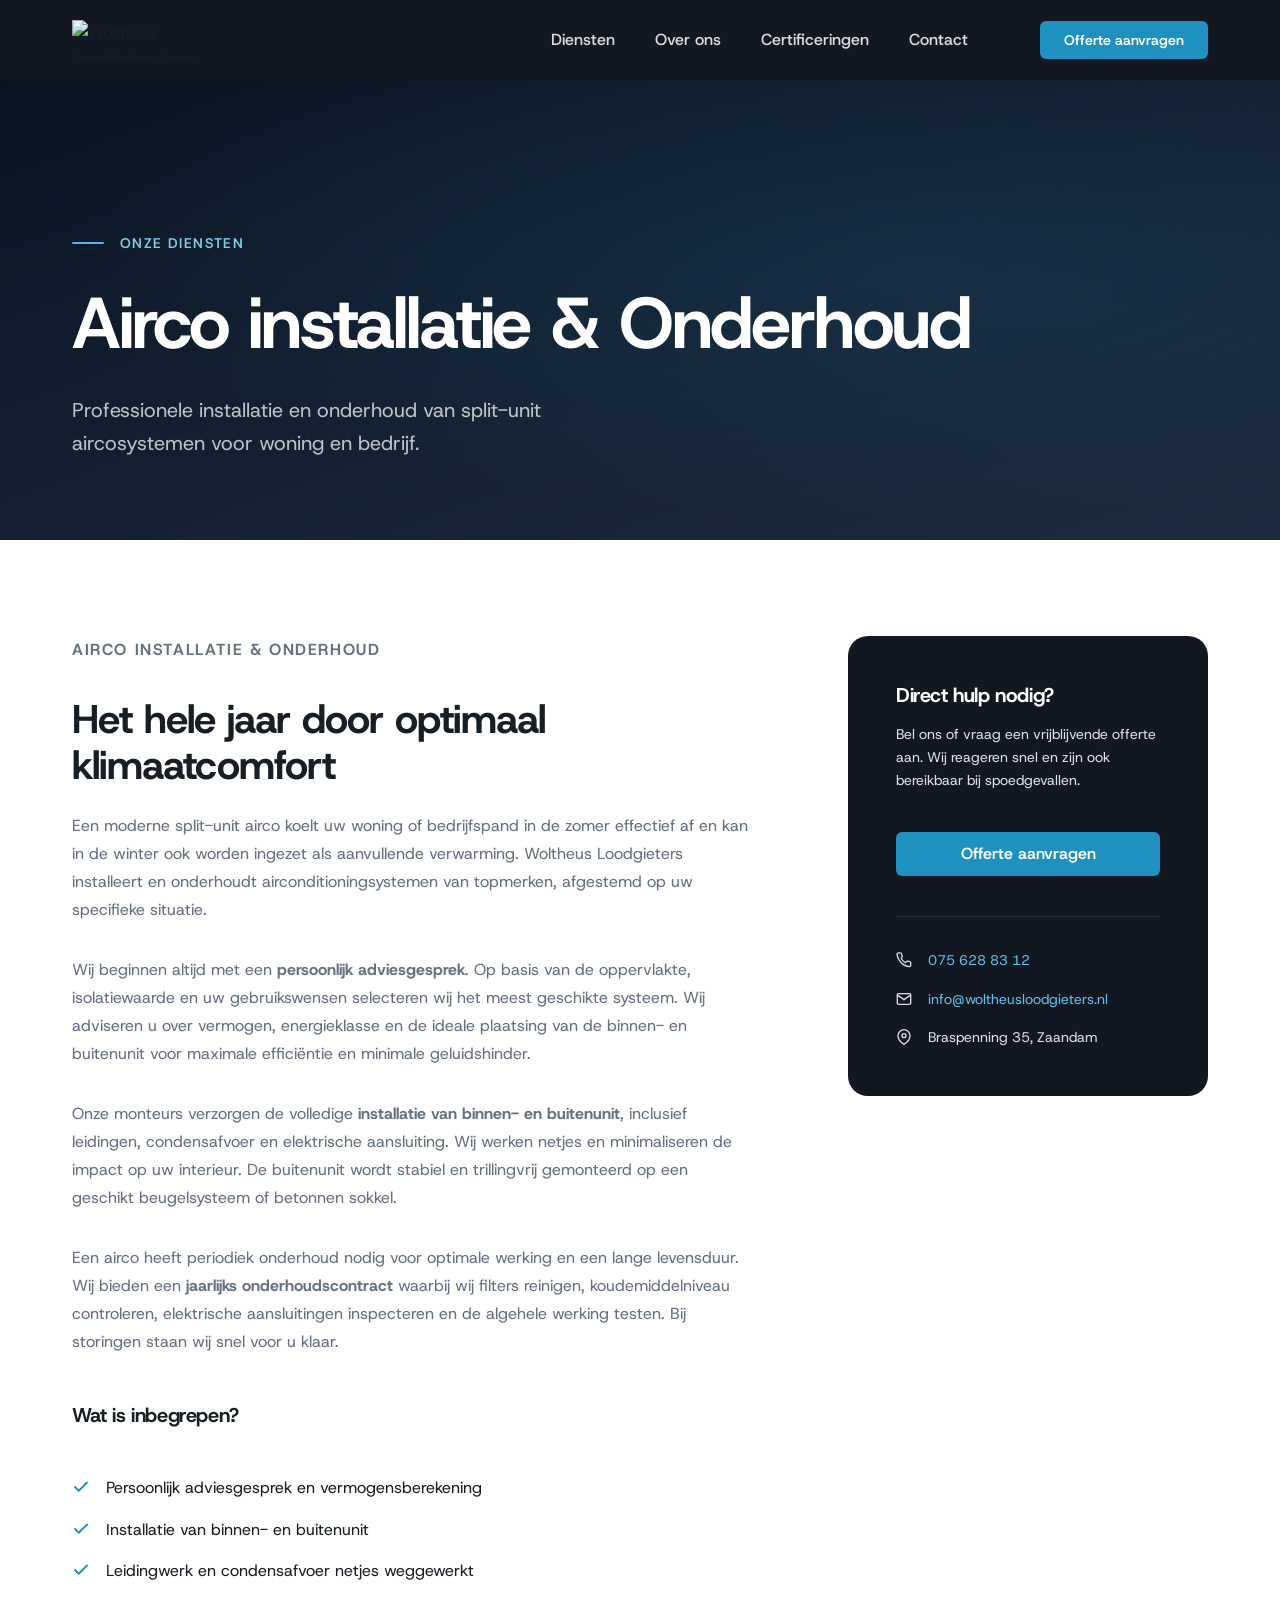
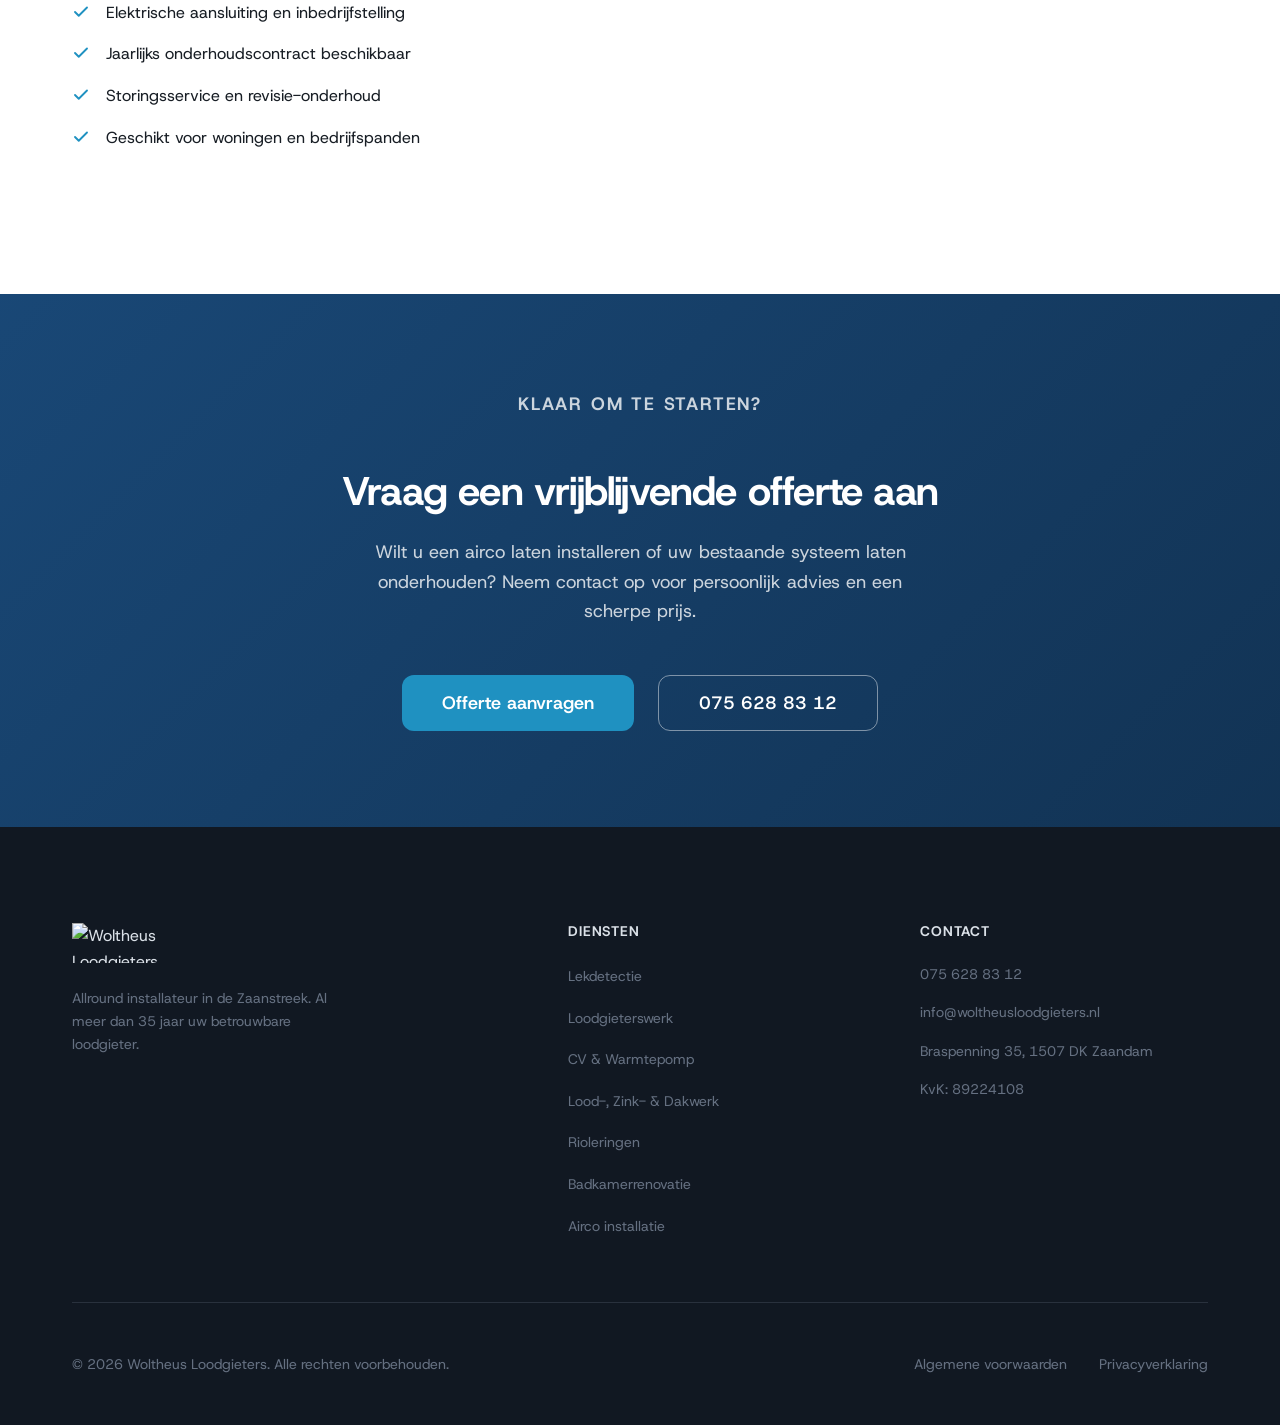
==== diensten/airco.html @ 6c93f4f4 "Add files via upload" ====
<!DOCTYPE html>
<html lang="nl" dir="ltr">
<head>
  <meta charset="UTF-8" />
  <meta name="viewport" content="width=device-width, initial-scale=1.0" />
  <title>Airco installatie &amp; Onderhoud – Woltheus Loodgieters Zaandam</title>
  <meta name="description" content="Installatie en onderhoud van split-unit airconditioning door Woltheus Loodgieters Zaandam. Voor woning en bedrijf. Onderhoudscontract en storingsservice. Bel 075 628 83 12." />
  <meta name="keywords" content="airco installatie Zaandam, split-unit airco, airconditioning woning, airco onderhoud Zaanstreek, airco bedrijf" />

  <!-- Open Graph -->
  <meta property="og:type" content="website" />
  <meta property="og:title" content="Airco installatie &amp; Onderhoud – Woltheus Loodgieters Zaandam" />
  <meta property="og:description" content="Installatie en onderhoud van split-unit airconditioningsystemen voor woning en bedrijf in de Zaanstreek." />
  <meta property="og:url" content="https://www.woltheusloodgieters.nl/diensten/airco.html" />

  <!-- Schema.org -->
  <script type="application/ld+json">
  {
    "@context": "https://schema.org",
    "@type": "Service",
    "serviceType": "Airco installatie en onderhoud",
    "provider": {
      "@type": "Plumber",
      "name": "Woltheus Loodgieters",
      "url": "https://www.woltheusloodgieters.nl",
      "telephone": "075-6288312",
      "address": {
        "@type": "PostalAddress",
        "streetAddress": "Braspenning 35",
        "addressLocality": "Zaandam",
        "postalCode": "1507DK",
        "addressCountry": "NL"
      }
    },
    "areaServed": "Zaanstreek",
    "description": "Installatie en onderhoud van split-unit airconditioningsystemen voor woning en bedrijf, inclusief jaarlijks onderhoudscontract en storingsservice."
  }
  </script>

  <!-- Fonts -->
  <link rel="preconnect" href="https://fonts.gstatic.com" crossorigin />
  <link href="https://fonts.googleapis.com/css2?family=Host+Grotesk:wght@300;400;500;600;700&display=swap" rel="stylesheet" />
  <link rel="stylesheet" href="../style.css" />

  <style>
    .page-hero {
      background: linear-gradient(160deg, hsl(215, 60%, 8%) 0%, hsl(215, 35%, 18%) 100%);
      min-height: 60vh;
      display: flex;
      align-items: flex-end;
      padding-bottom: 80px;
      padding-top: var(--header-height);
      position: relative;
    }
    .page-hero::after {
      content: '';
      position: absolute;
      inset: 0;
      background: radial-gradient(ellipse at 70% 50%, hsla(198, 72%, 44%, 0.12) 0%, transparent 65%);
      pointer-events: none;
    }
    .page-hero-content { position: relative; z-index: 1; }
    .page-hero-eyebrow {
      display: inline-flex;
      align-items: center;
      gap: var(--space-2);
      font-size: var(--font-size-sm);
      font-weight: 600;
      letter-spacing: 0.1em;
      text-transform: uppercase;
      color: hsl(198, 72%, 72%);
      margin-bottom: var(--space-4);
    }
    .page-hero-eyebrow::before {
      content: '';
      display: block;
      width: 32px;
      height: 2px;
      background-color: hsl(198, 72%, 60%);
      border-radius: var(--radius-full);
    }
    .page-hero-title {
      font-size: clamp(var(--font-size-3xl), 6vw, var(--font-size-5xl));
      font-weight: 700;
      line-height: 1.05;
      letter-spacing: -0.03em;
      color: var(--color-text-on-dark);
      margin-bottom: var(--space-4);
    }
    .page-hero-sub {
      font-size: clamp(var(--font-size-base), 2vw, var(--font-size-lg));
      color: rgba(255, 255, 255, 0.72);
      max-width: 560px;
      line-height: 1.65;
    }
    .site-header { background-color: var(--color-bg-dark); }
    .service-detail { padding-block: var(--space-12); }
    .service-detail-grid {
      display: grid;
      grid-template-columns: 1fr 360px;
      gap: var(--space-12);
      align-items: start;
    }
    .service-detail-body h2 { font-size: clamp(var(--font-size-2xl), 4vw, var(--font-size-3xl)); margin-bottom: var(--space-3); }
    .service-intro { font-size: var(--font-size-md); color: var(--color-text-muted); line-height: 1.75; margin-bottom: var(--space-6); }
    .service-detail-body p { font-size: var(--font-size-base); color: var(--color-text-muted); line-height: 1.75; margin-bottom: var(--space-4); }
    .service-feature-list { list-style: none; margin: var(--space-6) 0; display: flex; flex-direction: column; gap: var(--space-2); }
    .service-feature-list li { display: flex; align-items: flex-start; gap: var(--space-2); font-size: var(--font-size-base); color: var(--color-text); }
    .service-feature-list li svg { flex-shrink: 0; margin-top: 3px; color: var(--color-accent); }
    .service-sidebar-card {
      background-color: var(--color-bg-dark);
      border-radius: var(--radius-lg);
      padding: var(--space-6);
      color: var(--color-text-on-dark);
      position: sticky;
      top: calc(var(--header-height) + var(--space-4));
    }
    .service-sidebar-card h3 { font-size: var(--font-size-lg); margin-bottom: var(--space-2); color: var(--color-text-on-dark); }
    .service-sidebar-card p { font-size: var(--font-size-sm); color: var(--color-text-light); line-height: 1.65; margin-bottom: var(--space-5); }
    .service-sidebar-card .btn { display: flex; width: 100%; justify-content: center; }
    .sidebar-contact-list { margin-top: var(--space-5); display: flex; flex-direction: column; gap: var(--space-2); border-top: 1px solid var(--color-border-dark); padding-top: var(--space-4); }
    .sidebar-contact-list li { display: flex; align-items: center; gap: var(--space-2); font-size: var(--font-size-sm); color: var(--color-text-light); }
    .sidebar-contact-list li a { color: hsl(198, 72%, 65%); transition: color var(--transition-fast); }
    .sidebar-contact-list li a:hover { color: var(--color-text-on-dark); }
    .service-cta {
      background: linear-gradient(135deg, var(--color-brand) 0%, hsl(210, 65%, 20%) 100%);
      padding-block: var(--space-12);
      text-align: center;
      color: var(--color-text-on-dark);
    }
    .service-cta h2 { font-size: clamp(var(--font-size-2xl), 4vw, var(--font-size-3xl)); margin-bottom: var(--space-3); color: var(--color-text-on-dark); }
    .service-cta p { font-size: var(--font-size-md); color: rgba(255,255,255,0.78); max-width: 560px; margin-inline: auto; margin-bottom: var(--space-6); line-height: 1.65; }
    .service-cta-actions { display: flex; justify-content: center; flex-wrap: wrap; gap: var(--space-3); }
    @media (max-width: 900px) {
      .service-detail-grid { grid-template-columns: 1fr; }
      .service-sidebar-card { position: static; }
    }
  </style>
</head>
<body>

  <header class="site-header header--light" id="site-header" role="banner">
    <div class="header-inner container">
      <a href="../index.html" class="header-logo" aria-label="Woltheus Loodgieters – naar de homepage">
        <img src="../Woltheus - Logo 2026.svg" alt="Woltheus Loodgieters logo" width="160" height="48" />
      </a>
      <nav class="header-nav" id="main-nav" aria-label="Hoofdnavigatie">
        <ul role="list">
          <li><a href="../index.html#diensten">Diensten</a></li>
          <li><a href="../index.html#over">Over ons</a></li>
          <li><a href="../index.html#certificeringen">Certificeringen</a></li>
          <li><a href="../index.html#contact">Contact</a></li>
        </ul>
      </nav>
      <a href="../index.html#contact" class="btn btn-primary header-cta">Offerte aanvragen</a>
      <button class="hamburger" id="hamburger-btn" aria-label="Menu openen" aria-expanded="false" aria-controls="main-nav">
        <span></span><span></span><span></span>
      </button>
    </div>
  </header>

  <main id="main-content">

    <section class="page-hero" aria-label="Airco hero">
      <div class="container page-hero-content">
        <p class="page-hero-eyebrow">Onze diensten</p>
        <h1 class="page-hero-title">Airco installatie &amp; Onderhoud</h1>
        <p class="page-hero-sub">Professionele installatie en onderhoud van split-unit aircosystemen voor woning en bedrijf.</p>
      </div>
    </section>

    <section class="service-detail" aria-labelledby="service-title">
      <div class="container">
        <div class="service-detail-grid">

          <div class="service-detail-body reveal">
            <p class="section-eyebrow">Airco installatie &amp; Onderhoud</p>
            <h2 id="service-title">Het hele jaar door optimaal klimaatcomfort</h2>
            <p class="service-intro">
              Een moderne split-unit airco koelt uw woning of bedrijfspand in de zomer effectief af en kan in de winter ook worden ingezet als aanvullende verwarming. Woltheus Loodgieters installeert en onderhoudt airconditioningsystemen van topmerken, afgestemd op uw specifieke situatie.
            </p>
            <p>
              Wij beginnen altijd met een <strong>persoonlijk adviesgesprek</strong>. Op basis van de oppervlakte, isolatiewaarde en uw gebruikswensen selecteren wij het meest geschikte systeem. Wij adviseren u over vermogen, energieklasse en de ideale plaatsing van de binnen- en buitenunit voor maximale efficiëntie en minimale geluidshinder.
            </p>
            <p>
              Onze monteurs verzorgen de volledige <strong>installatie van binnen- en buitenunit</strong>, inclusief leidingen, condensafvoer en elektrische aansluiting. Wij werken netjes en minimaliseren de impact op uw interieur. De buitenunit wordt stabiel en trillingvrij gemonteerd op een geschikt beugelsysteem of betonnen sokkel.
            </p>
            <p>
              Een airco heeft periodiek onderhoud nodig voor optimale werking en een lange levensduur. Wij bieden een <strong>jaarlijks onderhoudscontract</strong> waarbij wij filters reinigen, koudemiddelniveau controleren, elektrische aansluitingen inspecteren en de algehele werking testen. Bij storingen staan wij snel voor u klaar.
            </p>

            <h3 style="margin-top: var(--space-6); margin-bottom: var(--space-3); font-size: var(--font-size-lg);">Wat is inbegrepen?</h3>
            <ul class="service-feature-list" role="list">
              <li>
                <svg width="18" height="18" viewBox="0 0 24 24" fill="none" stroke="currentColor" stroke-width="2.5" stroke-linecap="round" stroke-linejoin="round" aria-hidden="true"><polyline points="20 6 9 17 4 12"/></svg>
                Persoonlijk adviesgesprek en vermogensberekening
              </li>
              <li>
                <svg width="18" height="18" viewBox="0 0 24 24" fill="none" stroke="currentColor" stroke-width="2.5" stroke-linecap="round" stroke-linejoin="round" aria-hidden="true"><polyline points="20 6 9 17 4 12"/></svg>
                Installatie van binnen- en buitenunit
              </li>
              <li>
                <svg width="18" height="18" viewBox="0 0 24 24" fill="none" stroke="currentColor" stroke-width="2.5" stroke-linecap="round" stroke-linejoin="round" aria-hidden="true"><polyline points="20 6 9 17 4 12"/></svg>
                Leidingwerk en condensafvoer netjes weggewerkt
              </li>
              <li>
                <svg width="18" height="18" viewBox="0 0 24 24" fill="none" stroke="currentColor" stroke-width="2.5" stroke-linecap="round" stroke-linejoin="round" aria-hidden="true"><polyline points="20 6 9 17 4 12"/></svg>
                Elektrische aansluiting en inbedrijfstelling
              </li>
              <li>
                <svg width="18" height="18" viewBox="0 0 24 24" fill="none" stroke="currentColor" stroke-width="2.5" stroke-linecap="round" stroke-linejoin="round" aria-hidden="true"><polyline points="20 6 9 17 4 12"/></svg>
                Jaarlijks onderhoudscontract beschikbaar
              </li>
              <li>
                <svg width="18" height="18" viewBox="0 0 24 24" fill="none" stroke="currentColor" stroke-width="2.5" stroke-linecap="round" stroke-linejoin="round" aria-hidden="true"><polyline points="20 6 9 17 4 12"/></svg>
                Storingsservice en revisie-onderhoud
              </li>
              <li>
                <svg width="18" height="18" viewBox="0 0 24 24" fill="none" stroke="currentColor" stroke-width="2.5" stroke-linecap="round" stroke-linejoin="round" aria-hidden="true"><polyline points="20 6 9 17 4 12"/></svg>
                Geschikt voor woningen en bedrijfspanden
              </li>
            </ul>
          </div>

          <aside class="service-sidebar-card reveal reveal-delay-2" aria-label="Direct contact">
            <h3>Direct hulp nodig?</h3>
            <p>Bel ons of vraag een vrijblijvende offerte aan. Wij reageren snel en zijn ook bereikbaar bij spoedgevallen.</p>
            <a href="../index.html#contact" class="btn btn-primary">Offerte aanvragen</a>
            <ul class="sidebar-contact-list" role="list">
              <li>
                <svg width="16" height="16" viewBox="0 0 24 24" fill="none" stroke="currentColor" stroke-width="2" stroke-linecap="round" stroke-linejoin="round" aria-hidden="true"><path d="M22 16.92v3a2 2 0 0 1-2.18 2 19.79 19.79 0 0 1-8.63-3.07A19.5 19.5 0 0 1 4.69 12 19.79 19.79 0 0 1 1.54 3.5 2 2 0 0 1 3.5 1.32h3a2 2 0 0 1 2 1.72c.127.96.361 1.903.7 2.81a2 2 0 0 1-.45 2.11L7.91 9.69a16 16 0 0 0 6.29 6.29l1.76-1.76a2 2 0 0 1 2.11-.45c.907.339 1.85.573 2.81.7A2 2 0 0 1 22 16.92z"/></svg>
                <a href="tel:+31756288312">075 628 83 12</a>
              </li>
              <li>
                <svg width="16" height="16" viewBox="0 0 24 24" fill="none" stroke="currentColor" stroke-width="2" stroke-linecap="round" stroke-linejoin="round" aria-hidden="true"><path d="M4 4h16c1.1 0 2 .9 2 2v12c0 1.1-.9 2-2 2H4c-1.1 0-2-.9-2-2V6c0-1.1.9-2 2-2z"/><polyline points="22,6 12,13 2,6"/></svg>
                <a href="mailto:info@woltheusloodgieters.nl">info@woltheusloodgieters.nl</a>
              </li>
              <li>
                <svg width="16" height="16" viewBox="0 0 24 24" fill="none" stroke="currentColor" stroke-width="2" stroke-linecap="round" stroke-linejoin="round" aria-hidden="true"><path d="M21 10c0 7-9 13-9 13s-9-6-9-13a9 9 0 0 1 18 0z"/><circle cx="12" cy="10" r="3"/></svg>
                <span>Braspenning 35, Zaandam</span>
              </li>
            </ul>
          </aside>

        </div>
      </div>
    </section>

    <section class="service-cta" aria-labelledby="cta-title">
      <div class="container">
        <p class="section-eyebrow section-eyebrow--light">Klaar om te starten?</p>
        <h2 id="cta-title">Vraag een vrijblijvende offerte aan</h2>
        <p>Wilt u een airco laten installeren of uw bestaande systeem laten onderhouden? Neem contact op voor persoonlijk advies en een scherpe prijs.</p>
        <div class="service-cta-actions">
          <a href="../index.html#contact" class="btn btn-primary btn-lg">Offerte aanvragen</a>
          <a href="tel:+31756288312" class="btn btn-ghost btn-lg">075 628 83 12</a>
        </div>
      </div>
    </section>

  </main>

  <footer class="site-footer" role="contentinfo">
    <div class="container">
      <div class="footer-grid">
        <div class="footer-brand">
          <a href="../index.html" aria-label="Woltheus Loodgieters – homepage">
            <img src="../Woltheus - Logo 2026.svg" alt="Woltheus Loodgieters" width="140" height="42" loading="lazy" />
          </a>
          <p class="footer-tagline">Allround installateur in de Zaanstreek. Al meer dan 35 jaar uw betrouwbare loodgieter.</p>
        </div>
        <nav class="footer-nav" aria-label="Footer navigatie">
          <h3 class="footer-nav-title">Diensten</h3>
          <ul role="list">
            <li><a href="lekdetectie.html">Lekdetectie</a></li>
            <li><a href="loodgieterswerk.html">Loodgieterswerk</a></li>
            <li><a href="cv-warmtepomp.html">CV &amp; Warmtepomp</a></li>
            <li><a href="dakwerk.html">Lood-, Zink- &amp; Dakwerk</a></li>
            <li><a href="riolering.html">Rioleringen</a></li>
            <li><a href="badkamerrenovatie.html">Badkamerrenovatie</a></li>
            <li><a href="airco.html">Airco installatie</a></li>
          </ul>
        </nav>
        <address class="footer-contact">
          <h3 class="footer-nav-title">Contact</h3>
          <ul role="list">
            <li><a href="tel:+31756288312">075 628 83 12</a></li>
            <li><a href="mailto:info@woltheusloodgieters.nl">info@woltheusloodgieters.nl</a></li>
            <li>Braspenning 35, 1507 DK Zaandam</li>
            <li>KvK: 89224108</li>
          </ul>
        </address>
      </div>
      <div class="footer-bottom">
        <p>&copy; <span id="year"></span> Woltheus Loodgieters. Alle rechten voorbehouden.</p>
        <nav aria-label="Juridische links">
          <ul role="list">
            <li><a href="/uploads/xpICy4kY/AVIC-2016-Techniek-Nederland.pdf">Algemene voorwaarden</a></li>
            <li><a href="/uploads/r7COFJb5/wl-pv2024.pdf">Privacyverklaring</a></li>
          </ul>
        </nav>
      </div>
    </div>
  </footer>

  <script src="../main.js"></script>
</body>
</html>
---- style.css ----
/* ============================================================
   CSS CUSTOM PROPERTIES (DESIGN TOKENS)
   ============================================================ */
:root {
  /* Brand colours */
  --color-brand:          hsl(210, 65%, 28%);   /* deep navy-blue */
  --color-brand-hover:    hsl(210, 65%, 22%);
  --color-accent:         hsl(198, 72%, 44%);   /* vibrant teal-blue */
  --color-accent-hover:   hsl(198, 72%, 36%);

  /* Surface colours */
  --color-bg:             hsl(0, 0%, 100%);
  --color-bg-muted:       hsl(210, 20%, 97%);
  --color-bg-dark:        hsl(215, 35%, 10%);
  --color-bg-dark-card:   hsl(215, 30%, 14%);

  /* Text colours */
  --color-text:           hsl(215, 20%, 12%);
  --color-text-muted:     hsl(215, 12%, 45%);
  --color-text-light:     hsl(210, 20%, 88%);
  --color-text-on-dark:   hsl(0, 0%, 100%);

  /* Utility */
  --color-border:         hsl(210, 15%, 90%);
  --color-border-dark:    hsl(215, 20%, 20%);
  --color-success:        hsl(150, 60%, 40%);
  --color-warning:        hsl(40, 90%, 50%);
  --color-error:          hsl(0, 72%, 50%);

  /* Spacing (8px grid) */
  --space-1:  8px;
  --space-2:  16px;
  --space-3:  24px;
  --space-4:  32px;
  --space-5:  40px;
  --space-6:  48px;
  --space-7:  56px;
  --space-8:  64px;
  --space-10: 80px;
  --space-12: 96px;
  --space-16: 128px;

  /* Typography */
  --font-body: 'Host Grotesk', system-ui, -apple-system, sans-serif;
  --font-size-xs:   0.75rem;   /* 12px */
  --font-size-sm:   0.875rem;  /* 14px */
  --font-size-base: 1rem;      /* 16px */
  --font-size-md:   1.125rem;  /* 18px */
  --font-size-lg:   1.25rem;   /* 20px */
  --font-size-xl:   1.5rem;    /* 24px */
  --font-size-2xl:  2rem;      /* 32px */
  --font-size-3xl:  2.5rem;    /* 40px */
  --font-size-4xl:  3.25rem;   /* 52px */
  --font-size-5xl:  4.5rem;    /* 72px */

  /* Radii */
  --radius-sm:  6px;
  --radius-md:  12px;
  --radius-lg:  20px;
  --radius-xl:  32px;
  --radius-full: 9999px;

  /* Shadows */
  --shadow-sm:  0 1px 3px hsla(215, 30%, 10%, 0.08), 0 1px 2px hsla(215, 30%, 10%, 0.06);
  --shadow-md:  0 4px 16px hsla(215, 30%, 10%, 0.10), 0 2px 6px hsla(215, 30%, 10%, 0.06);
  --shadow-lg:  0 8px 32px hsla(215, 30%, 10%, 0.14), 0 4px 12px hsla(215, 30%, 10%, 0.08);
  --shadow-xl:  0 20px 60px hsla(215, 30%, 10%, 0.18);

  /* Transitions */
  --transition-fast:   150ms ease;
  --transition-base:   250ms ease;
  --transition-slow:   400ms ease;

  /* Layout */
  --max-width: 1200px;
  --header-height: 80px;
}

/* ============================================================
   REDUCED MOTION
   ============================================================ */
@media (prefers-reduced-motion: reduce) {
  *,
  *::before,
  *::after {
    animation-duration: 0.01ms !important;
    animation-iteration-count: 1 !important;
    transition-duration: 0.01ms !important;
    scroll-behavior: auto !important;
  }
}

/* ============================================================
   CSS RESET & BASE
   ============================================================ */
*, *::before, *::after {
  box-sizing: border-box;
}

html {
  scroll-behavior: smooth;
  -webkit-font-smoothing: antialiased;
  -moz-osx-font-smoothing: grayscale;
}

body {
  margin: 0;
  font-family: var(--font-body);
  font-size: var(--font-size-base);
  color: var(--color-text);
  background-color: var(--color-bg);
  line-height: 1.6;
  overflow-x: hidden;
}

h1, h2, h3, h4, h5, h6 {
  margin: 0;
  line-height: 1.15;
  font-weight: 700;
  letter-spacing: -0.02em;
}

p { margin: 0; }

ul, ol {
  list-style: none;
  margin: 0;
  padding: 0;
}

img, video {
  max-width: 100%;
  display: block;
}

a {
  color: inherit;
  text-decoration: none;
}

address { font-style: normal; }

button {
  cursor: pointer;
  border: none;
  background: none;
  font-family: inherit;
}

input, textarea, select {
  font-family: inherit;
  font-size: inherit;
}

/* ============================================================
   LAYOUT UTILITIES
   ============================================================ */
.container {
  width: 100%;
  max-width: var(--max-width);
  margin-inline: auto;
  padding-inline: var(--space-4);
}

.section {
  padding-block: var(--space-12);
}

.section--dark {
  background-color: var(--color-bg-dark);
  color: var(--color-text-on-dark);
}

.section--muted {
  background-color: var(--color-bg-muted);
}

/* ============================================================
   SECTION HEADER SHARED STYLES
   ============================================================ */
.section-header {
  text-align: center;
  max-width: 640px;
  margin-inline: auto;
  margin-bottom: var(--space-8);
}

.section-eyebrow {
  display: inline-block;
  font-size: var(--font-size-sm);
  font-weight: 600;
  letter-spacing: 0.1em;
  text-transform: uppercase;
  color: var(--color-accent);
  margin-bottom: var(--space-1);
}

.section-eyebrow--light {
  color: hsl(198, 72%, 65%);
}

.section-title {
  font-size: clamp(var(--font-size-2xl), 4vw, var(--font-size-3xl));
  margin-bottom: var(--space-3);
}

.section-title--light {
  color: var(--color-text-on-dark);
}

.section-sub {
  font-size: var(--font-size-md);
  color: var(--color-text-muted);
  line-height: 1.7;
}

/* ============================================================
   BUTTONS
   ============================================================ */
.btn {
  display: inline-flex;
  align-items: center;
  gap: var(--space-1);
  padding: 14px var(--space-4);
  border-radius: var(--radius-sm);
  font-weight: 600;
  font-size: var(--font-size-base);
  line-height: 1;
  transition: background-color var(--transition-fast),
              color var(--transition-fast),
              transform var(--transition-fast),
              box-shadow var(--transition-fast);
  text-decoration: none;
  white-space: nowrap;
}

@media (prefers-reduced-motion: no-preference) {
  .btn:hover {
    transform: translateY(-1px);
  }
  .btn:active {
    transform: translateY(0);
  }
}

.btn-primary {
  background-color: var(--color-accent);
  color: var(--color-text-on-dark);
}

.btn-primary:hover {
  background-color: var(--color-accent-hover);
  box-shadow: var(--shadow-md);
}

.btn-ghost {
  background-color: transparent;
  color: var(--color-text-on-dark);
  border: 1.5px solid rgba(255, 255, 255, 0.45);
}

.btn-ghost:hover {
  background-color: rgba(255, 255, 255, 0.12);
  border-color: rgba(255, 255, 255, 0.7);
}

.btn-lg {
  padding: 18px var(--space-5);
  font-size: var(--font-size-md);
  border-radius: var(--radius-md);
}

.btn-full {
  width: 100%;
  justify-content: center;
}

/* ============================================================
   HEADER
   ============================================================ */
.site-header {
  position: fixed;
  top: 0;
  left: 0;
  right: 0;
  z-index: 100;
  height: var(--header-height);
  display: flex;
  align-items: center;
  background-color: transparent;
  /* Animate hide/show + background colour change */
  transition: transform 0.38s cubic-bezier(0.4, 0, 0.2, 1),
              background-color var(--transition-slow),
              box-shadow var(--transition-slow);
}

/* Slide fully out of view when user scrolls DOWN */
.site-header.header--hidden {
  transform: translateY(-100%);
}

/* Slide back in with white background when user scrolls UP */
.site-header.header--light {
  background-color: var(--color-bg);
  box-shadow: var(--shadow-sm);
}

.site-header.header--light .header-nav a {
  color: var(--color-text-muted);
}

.site-header.header--light .header-nav a:hover {
  color: var(--color-text);
  background-color: var(--color-bg-muted);
}

.site-header.header--light .hamburger span {
  background-color: var(--color-text);
}

/* Logo remains visible in both states (SVG adapts) */

.header-inner {
  display: flex;
  align-items: center;
  gap: var(--space-4);
}

.header-logo img {
  height: 40px;
  width: auto;
}

.header-nav {
  margin-left: auto;
}

.header-nav ul {
  display: flex;
  align-items: center;
  gap: var(--space-1);
}

.header-nav a {
  display: block;
  padding: var(--space-1) var(--space-2);
  font-size: var(--font-size-base);
  font-weight: 500;
  color: rgba(255, 255, 255, 0.85);
  border-radius: var(--radius-sm);
  transition: color var(--transition-fast), background-color var(--transition-fast);
}

.header-nav a:hover {
  color: var(--color-text-on-dark);
  background-color: rgba(255, 255, 255, 0.08);
}

.header-cta {
  margin-left: var(--space-3);
  padding: 12px var(--space-3);
  font-size: var(--font-size-sm);
}

/* Hamburger */
.hamburger {
  display: none;
  flex-direction: column;
  gap: 5px;
  padding: var(--space-1);
  margin-left: auto;
}

.hamburger span {
  display: block;
  width: 22px;
  height: 2px;
  background-color: var(--color-text-on-dark);
  border-radius: var(--radius-full);
  transition: transform var(--transition-base), opacity var(--transition-base);
}

.hamburger[aria-expanded="true"] span:nth-child(1) {
  transform: translateY(7px) rotate(45deg);
}
.hamburger[aria-expanded="true"] span:nth-child(2) {
  opacity: 0;
}
.hamburger[aria-expanded="true"] span:nth-child(3) {
  transform: translateY(-7px) rotate(-45deg);
}

/* ============================================================
   HERO
   ============================================================ */

/*
  Architecture:
  .hero (200vh, white bg) ← white bg is the "border" that appears
    └── .hero-sticky (sticky, 100vh, transparent)
          └── .hero-shrink-box (absolute, inset grows 0→128px via JS)
                ├── .hero-video (fills the box absolutely)
                ├── .hero-overlay
                ├── .hero-content (absolute bottom:96px left:96px)
                └── .hero-scroll (absolute, centered bottom)
*/
.hero {
  position: relative;
  height: calc(100vh + 150px); /* matches shrinkOver in main.js */
  /* White shows as the surrounding "border" when box shrinks */
  background-color: var(--color-bg);
}

.hero-sticky {
  position: sticky;
  top: 0;
  height: 100vh;
}

/*
  The single box that shrinks. JS updates:
    inset: 0px  →  128px
    border-radius: 0  →  16px
*/
.hero-shrink-box {
  position: absolute;
  inset: 0;
  overflow: hidden;
  border-radius: 0;
  background-color: hsl(215, 25%, 8%);
  color: var(--color-text-on-dark);
  will-change: inset, border-radius;
}

.hero-video {
  position: absolute;
  inset: 0;
  width: 100%;
  height: 100%;
  object-fit: cover;
  /* Shift down so more of the tap is visible */
  object-position: center top;
  /* Scale up to fill any side gaps */
  transform: scale(1.02);
  transform-origin: center center;
}

.hero-overlay {
  position: absolute;
  inset: 0;
  background: linear-gradient(
    160deg,
    hsla(215, 60%, 8%, 0.82) 0%,
    hsla(215, 50%, 12%, 0.55) 55%,
    hsla(215, 40%, 16%, 0.32) 100%
  );
}

/* Text: pinned to the bottom-left corner of the shrink box */
.hero-content {
  position: absolute;
  bottom: 96px;
  left: 96px;
  /* 40% of the hero width */
  width: 40%;
  max-width: 820px;
  z-index: 1;
}

.section-eyebrow {
  display: inline-flex;
  align-items: center;
  gap: var(--space-2);
  font-size: var(--font-size-sm);
  font-weight: 700;
  letter-spacing: 0.1em;
  text-transform: uppercase;
  color: var(--color-accent);
  margin-bottom: var(--space-1); /* consistent 8px gap to heading below */
}

/* Hero variant of eyebrow (light coloured for dark bg) */
.hero-eyebrow {
  display: inline-flex;
  align-items: center;
  gap: var(--space-2);
  font-size: var(--font-size-sm);
  font-weight: 600;
  letter-spacing: 0.1em;
  text-transform: uppercase;
  color: hsl(198, 72%, 72%);
  margin-bottom: var(--space-1);
}

.hero-eyebrow::before {
  content: '';
  display: block;
  width: 32px;
  height: 2px;
  background-color: hsl(198, 72%, 60%);
  border-radius: var(--radius-full);
}

.hero-title {
  font-size: clamp(var(--font-size-3xl), 7vw, var(--font-size-5xl));
  font-weight: 700;
  line-height: 1.05;
  letter-spacing: -0.03em;
  margin-bottom: var(--space-4);
  color: var(--color-text-on-dark);
}

.hero-title em {
  font-style: normal;
  color: hsl(198, 72%, 65%);
}

.hero-sub {
  font-size: clamp(var(--font-size-base), 2vw, var(--font-size-lg));
  color: rgba(255, 255, 255, 0.75);
  max-width: 560px;
  line-height: 1.65;
  margin-bottom: var(--space-6);
}

.hero-actions {
  display: flex;
  flex-wrap: wrap;
  gap: var(--space-2);
}

/* Scroll arrow – bare white chevron, centred at the bottom of the box */
.hero-scroll {
  position: absolute;
  bottom: var(--space-5);
  left: 50%;
  transform: translateX(-50%);
  z-index: 1;
  display: flex;
  align-items: center;
  justify-content: center;
  color: rgba(255, 255, 255, 0.9);
  transition: opacity var(--transition-fast);
}

.hero-scroll:hover {
  opacity: 0.7;
}

@media (prefers-reduced-motion: no-preference) {
  .hero-scroll svg {
    animation: bounce 2s ease-in-out infinite;
  }

  @keyframes bounce {
    0%, 100% { transform: translateY(0); }
    50%       { transform: translateY(6px); }
  }
}

/* ============================================================
   TRUST BAR
   ============================================================ */
.trust-bar {
  background-color: var(--color-brand);
  padding-block: var(--space-4);
  position: relative;
  z-index: 2;
}

.trust-list {
  display: flex;
  flex-wrap: wrap;
  justify-content: center;
  gap: var(--space-5) var(--space-8);
}

.trust-item {
  display: flex;
  align-items: center;
  gap: var(--space-2);
  color: rgba(255, 255, 255, 0.9);
  font-size: var(--font-size-sm);
  font-weight: 500;
}

.trust-icon {
  display: flex;
  align-items: center;
  justify-content: center;
  width: 32px;
  height: 32px;
  background-color: rgba(255, 255, 255, 0.12);
  border-radius: var(--radius-sm);
  color: hsl(198, 72%, 72%);
  flex-shrink: 0;
}

/* ============================================================
   SERVICES
   ============================================================ */
.services-grid {
  display: grid;
  grid-template-columns: repeat(3, 1fr);
  gap: var(--space-3);
}

.service-card {
  background-color: var(--color-bg);
  border: 1.5px solid var(--color-border);
  border-radius: var(--radius-lg);
  padding: var(--space-5);
  transition: border-color var(--transition-base),
              box-shadow var(--transition-base),
              transform var(--transition-base);
}

@media (prefers-reduced-motion: no-preference) {
  .service-card:hover {
    border-color: var(--color-accent);
    box-shadow: var(--shadow-lg);
    transform: translateY(-4px);
  }
}

.service-card-icon {
  display: flex;
  align-items: center;
  justify-content: center;
  width: 56px;
  height: 56px;
  background-color: hsl(198, 72%, 94%);
  border-radius: var(--radius-md);
  color: var(--color-accent);
  margin-bottom: var(--space-3);
  transition: background-color var(--transition-fast), color var(--transition-fast);
}

.service-card:hover .service-card-icon {
  background-color: var(--color-accent);
  color: var(--color-text-on-dark);
}

.service-card-title {
  font-size: var(--font-size-lg);
  font-weight: 600;
  margin-bottom: var(--space-2);
  letter-spacing: -0.01em;
}

.service-card-desc {
  font-size: var(--font-size-sm);
  color: var(--color-text-muted);
  line-height: 1.65;
  flex: 1; /* push CTA to bottom */
}

/* Clickable link wrapper inside each card */
.service-card-link {
  display: flex;
  flex-direction: column;
  height: 100%;
  text-decoration: none;
  color: inherit;
}

.service-card-cta {
  display: inline-block;
  margin-top: var(--space-3);
  font-size: var(--font-size-sm);
  font-weight: 600;
  color: var(--color-accent);
  transition: color var(--transition-fast), letter-spacing var(--transition-fast);
}

.service-card:hover .service-card-cta {
  color: var(--color-accent-hover);
  letter-spacing: 0.02em;
}

/* ============================================================
   ABOUT
   ============================================================ */
.about-grid {
  display: grid;
  grid-template-columns: 1fr 1fr;
  gap: var(--space-12);
  align-items: center;
}

.about-content .section-eyebrow,
.about-content .section-title {
  text-align: left;
}

.about-text {
  font-size: var(--font-size-md);
  color: var(--color-text-light);
  line-height: 1.75;
  margin-bottom: var(--space-3);
}

.about-usp-list {
  margin: var(--space-5) 0;
  display: flex;
  flex-direction: column;
  gap: var(--space-2);
}

.about-usp-list li {
  display: flex;
  align-items: flex-start;
  gap: var(--space-2);
  font-size: var(--font-size-base);
  color: var(--color-text-light);
}

.about-usp-list li svg {
  flex-shrink: 0;
  margin-top: 3px;
  color: hsl(198, 72%, 65%);
}

.about-image-wrap {
  position: relative;
}

.about-image-wrap img {
  width: 100%;
  height: 520px;
  object-fit: cover;
  border-radius: var(--radius-lg);
  filter: brightness(0.9) saturate(0.95);
}

.about-badge {
  position: absolute;
  bottom: var(--space-4);
  right: var(--space-4);
  background-color: var(--color-accent);
  color: var(--color-text-on-dark);
  border-radius: var(--radius-md);
  padding: var(--space-3) var(--space-4);
  text-align: center;
  backdrop-filter: blur(8px);
  box-shadow: var(--shadow-lg);
}

.about-badge-number {
  display: block;
  font-size: var(--font-size-3xl);
  font-weight: 700;
  line-height: 1;
  letter-spacing: -0.03em;
}

.about-badge-label {
  display: block;
  font-size: var(--font-size-xs);
  font-weight: 600;
  letter-spacing: 0.05em;
  text-transform: uppercase;
  opacity: 0.85;
  margin-top: 4px;
}

/* ============================================================
   CERTIFICATIONS
   ============================================================ */
.certs-grid {
  display: grid;
  grid-template-columns: 1fr 1fr;
  gap: var(--space-4);
  max-width: 900px;
  margin-inline: auto;
}

.cert-card {
  background-color: var(--color-bg);
  border: 1.5px solid var(--color-border);
  border-radius: var(--radius-lg);
  padding: var(--space-6);
  display: flex;
  flex-direction: column;
  gap: var(--space-3);
  transition: box-shadow var(--transition-base), border-color var(--transition-base);
}

@media (prefers-reduced-motion: no-preference) {
  .cert-card:hover {
    box-shadow: var(--shadow-md);
    border-color: var(--color-accent);
  }
}

.cert-card-icon {
  display: flex;
  align-items: center;
  height: 64px;
}

.cert-card-icon img {
  max-height: 56px;
  width: auto;
  object-fit: contain;
}

.cert-card-title {
  font-size: var(--font-size-lg);
  font-weight: 600;
  color: var(--color-text);
}

.cert-card-desc {
  font-size: var(--font-size-sm);
  color: var(--color-text-muted);
  line-height: 1.65;
}

/* ============================================================
   PARTNERS
   ============================================================ */
.partners-title {
  font-size: var(--font-size-sm);
  font-weight: 600;
  letter-spacing: 0.1em;
  text-transform: uppercase;
  color: var(--color-text-muted);
  text-align: center;
  margin-bottom: var(--space-6);
}

.partners-logos {
  display: flex;
  flex-wrap: wrap;
  align-items: center;
  justify-content: center;
  gap: var(--space-8) var(--space-10);
}

.partners-logos li img {
  height: 40px;
  width: auto;
  object-fit: contain;
  filter: grayscale(1) opacity(0.55);
  transition: filter var(--transition-base);
}

.partners-logos li img:hover {
  filter: grayscale(0) opacity(1);
}

/* Partners title accent colour */
.partners-title-accent {
  color: var(--color-accent);
}

/* ============================================================
   CONTACT
   ============================================================ */
/* Contact: info left, form right — map fills remaining height below info */
.contact-grid {
  display: grid;
  grid-template-columns: 1fr 1.2fr;
  gap: var(--space-6);
  align-items: stretch; /* both columns share same height */
}

/* Left column stacks info on top, map fills the rest */
.contact-left {
  display: flex;
  flex-direction: column;
}

.contact-intro {
  font-size: var(--font-size-md);
  color: var(--color-text-muted);
  line-height: 1.7;
  margin-bottom: var(--space-6);
}

.contact-details {
  display: flex;
  flex-direction: column;
  gap: var(--space-3);
}

.contact-link {
  display: flex;
  align-items: center; /* vertically centre text with the icon */
  gap: var(--space-2);
  font-size: var(--font-size-base);
  color: var(--color-text);
  transition: color var(--transition-fast);
  font-style: normal;
}

.contact-link:hover {
  color: var(--color-accent);
}

.contact-link-icon {
  display: flex;
  align-items: center;
  justify-content: center;
  width: 40px;
  height: 40px;
  background-color: hsl(198, 72%, 94%);
  border-radius: var(--radius-sm);
  color: var(--color-accent);
  flex-shrink: 0;
  transition: background-color var(--transition-fast), color var(--transition-fast);
}

.contact-link:hover .contact-link-icon {
  background-color: var(--color-accent);
  color: var(--color-text-on-dark);
}

.contact-link--address {
  align-items: flex-start; /* address wraps so keep top-aligned */
  color: var(--color-text);
}

.contact-link--address small {
  display: block;
  font-size: var(--font-size-xs);
  color: var(--color-text-muted);
  margin-top: 2px;
}

/* Google Maps embed – fills remaining height in left column */
.contact-map {
  flex: 1;              /* grow to fill space left by contact-info */
  margin-top: var(--space-5);
  border: 1.5px solid var(--color-border);
  border-radius: var(--radius-lg);
  overflow: hidden;
  min-height: 180px;
}

.contact-map iframe {
  width: 100%;
  height: 100%;
  display: block;
  border: 0;
}

/* Form */
.contact-form-wrap {
  background-color: var(--color-bg-muted);
  border: 1.5px solid var(--color-border);
  border-radius: var(--radius-lg);
  padding: var(--space-6);
}

.contact-form {
  display: flex;
  flex-direction: column;
  gap: var(--space-3);
}

.form-row {
  display: grid;
  grid-template-columns: 1fr 1fr;
  gap: var(--space-3);
}

.form-group {
  display: flex;
  flex-direction: column;
  gap: var(--space-1);
}

.form-group label {
  font-size: var(--font-size-sm);
  font-weight: 600;
  color: var(--color-text);
}

.form-group label span {
  color: var(--color-error);
}

.form-group input,
.form-group textarea,
.form-group select {
  padding: 12px var(--space-2);
  border: 1.5px solid var(--color-border);
  border-radius: var(--radius-sm);
  background-color: var(--color-bg);
  color: var(--color-text);
  font-size: var(--font-size-base);
  line-height: 1.5;
  transition: border-color var(--transition-fast), box-shadow var(--transition-fast);
  outline: none;
  width: 100%;
}

.form-group input:focus,
.form-group textarea:focus,
.form-group select:focus {
  border-color: var(--color-accent);
  box-shadow: 0 0 0 3px hsl(198, 72%, 44%, 0.15);
}

.form-group input::placeholder,
.form-group textarea::placeholder {
  color: var(--color-text-muted);
  opacity: 0.7;
}

.form-group textarea {
  resize: vertical;
  min-height: 120px;
}

/* ============================================================
   FOOTER
   ============================================================ */
.site-footer {
  background-color: var(--color-bg-dark);
  color: var(--color-text-light);
  padding-block: var(--space-12) var(--space-6);
}

.footer-grid {
  display: grid;
  grid-template-columns: 1.5fr 1fr 1fr;
  gap: var(--space-8);
  padding-bottom: var(--space-8);
  border-bottom: 1px solid var(--color-border-dark);
  margin-bottom: var(--space-6);
}

.footer-brand img {
  height: 40px;
  width: auto;
  margin-bottom: var(--space-3);
}

.footer-tagline {
  font-size: var(--font-size-sm);
  color: var(--color-text-muted);
  line-height: 1.65;
  max-width: 280px;
}

.footer-nav-title {
  font-size: var(--font-size-sm);
  font-weight: 700;
  letter-spacing: 0.06em;
  text-transform: uppercase;
  color: var(--color-text-light);
  margin-bottom: var(--space-3);
}

.footer-nav ul,
.footer-contact ul {
  display: flex;
  flex-direction: column;
  gap: var(--space-2);
}

.footer-nav a,
.footer-contact a {
  font-size: var(--font-size-sm);
  color: var(--color-text-muted);
  transition: color var(--transition-fast);
}

.footer-nav a:hover,
.footer-contact a:hover {
  color: var(--color-text-light);
}

.footer-contact li {
  font-size: var(--font-size-sm);
  color: var(--color-text-muted);
}

.footer-bottom {
  display: flex;
  align-items: center;
  justify-content: space-between;
  gap: var(--space-4);
  flex-wrap: wrap;
}

.footer-bottom p {
  font-size: var(--font-size-sm);
  color: var(--color-text-muted);
}

.footer-bottom nav ul {
  display: flex;
  gap: var(--space-4);
}

.footer-bottom a {
  font-size: var(--font-size-sm);
  color: var(--color-text-muted);
  transition: color var(--transition-fast);
}

.footer-bottom a:hover {
  color: var(--color-text-light);
}

/* ============================================================
   SCROLL REVEAL ANIMATION
   ============================================================ */
@media (prefers-reduced-motion: no-preference) {
  .reveal {
    opacity: 0;
    transform: translateY(24px);
    transition: opacity 0.55s ease, transform 0.55s ease;
  }

  .reveal.visible {
    opacity: 1;
    transform: translateY(0);
  }

  .reveal-delay-1 { transition-delay: 100ms; }
  .reveal-delay-2 { transition-delay: 200ms; }
  .reveal-delay-3 { transition-delay: 300ms; }
  .reveal-delay-4 { transition-delay: 400ms; }
  .reveal-delay-5 { transition-delay: 500ms; }
}

/* ============================================================
   RESPONSIVE – TABLET (≤ 900px)
   ============================================================ */
@media (max-width: 900px) {
  :root {
    --header-height: 64px;
  }

  .services-grid {
    grid-template-columns: repeat(2, 1fr);
  }

  .about-grid {
    grid-template-columns: 1fr;
    gap: var(--space-8);
  }

  .about-image-wrap img {
    height: 380px;
  }

  .certs-grid {
    grid-template-columns: 1fr;
  }

  .contact-grid {
    grid-template-columns: 1fr;
    gap: var(--space-8);
  }

  .footer-grid {
    grid-template-columns: 1fr 1fr;
  }

  .footer-brand {
    grid-column: 1 / -1;
  }
}

/* ============================================================
   RESPONSIVE – MOBILE (≤ 640px)
   ============================================================ */
@media (max-width: 640px) {
  .section {
    padding-block: var(--space-10);
  }

  .services-grid {
    grid-template-columns: 1fr;
  }

  .header-nav {
    display: none;
    position: fixed;
    top: var(--header-height);
    left: 0;
    right: 0;
    bottom: 0;
    background-color: hsla(215, 50%, 8%, 0.97);
    backdrop-filter: blur(16px);
    -webkit-backdrop-filter: blur(16px);
    padding: var(--space-6) var(--space-4);
    overflow-y: auto;
    z-index: 99;
  }

  .header-nav.open {
    display: block;
  }

  .header-nav ul {
    flex-direction: column;
    gap: var(--space-1);
  }

  .header-nav a {
    font-size: var(--font-size-xl);
    padding: var(--space-2);
  }

  .header-cta {
    display: none;
  }

  .hamburger {
    display: flex;
    margin-left: auto;
  }

  .hero-title {
    font-size: clamp(var(--font-size-2xl), 10vw, var(--font-size-3xl));
  }

  .hero-actions {
    flex-direction: column;
  }

  .hero-actions .btn {
    width: 100%;
    justify-content: center;
  }

  .form-row {
    grid-template-columns: 1fr;
  }

  .footer-grid {
    grid-template-columns: 1fr;
    gap: var(--space-6);
  }

  .footer-bottom {
    flex-direction: column;
    align-items: flex-start;
    gap: var(--space-2);
  }
}
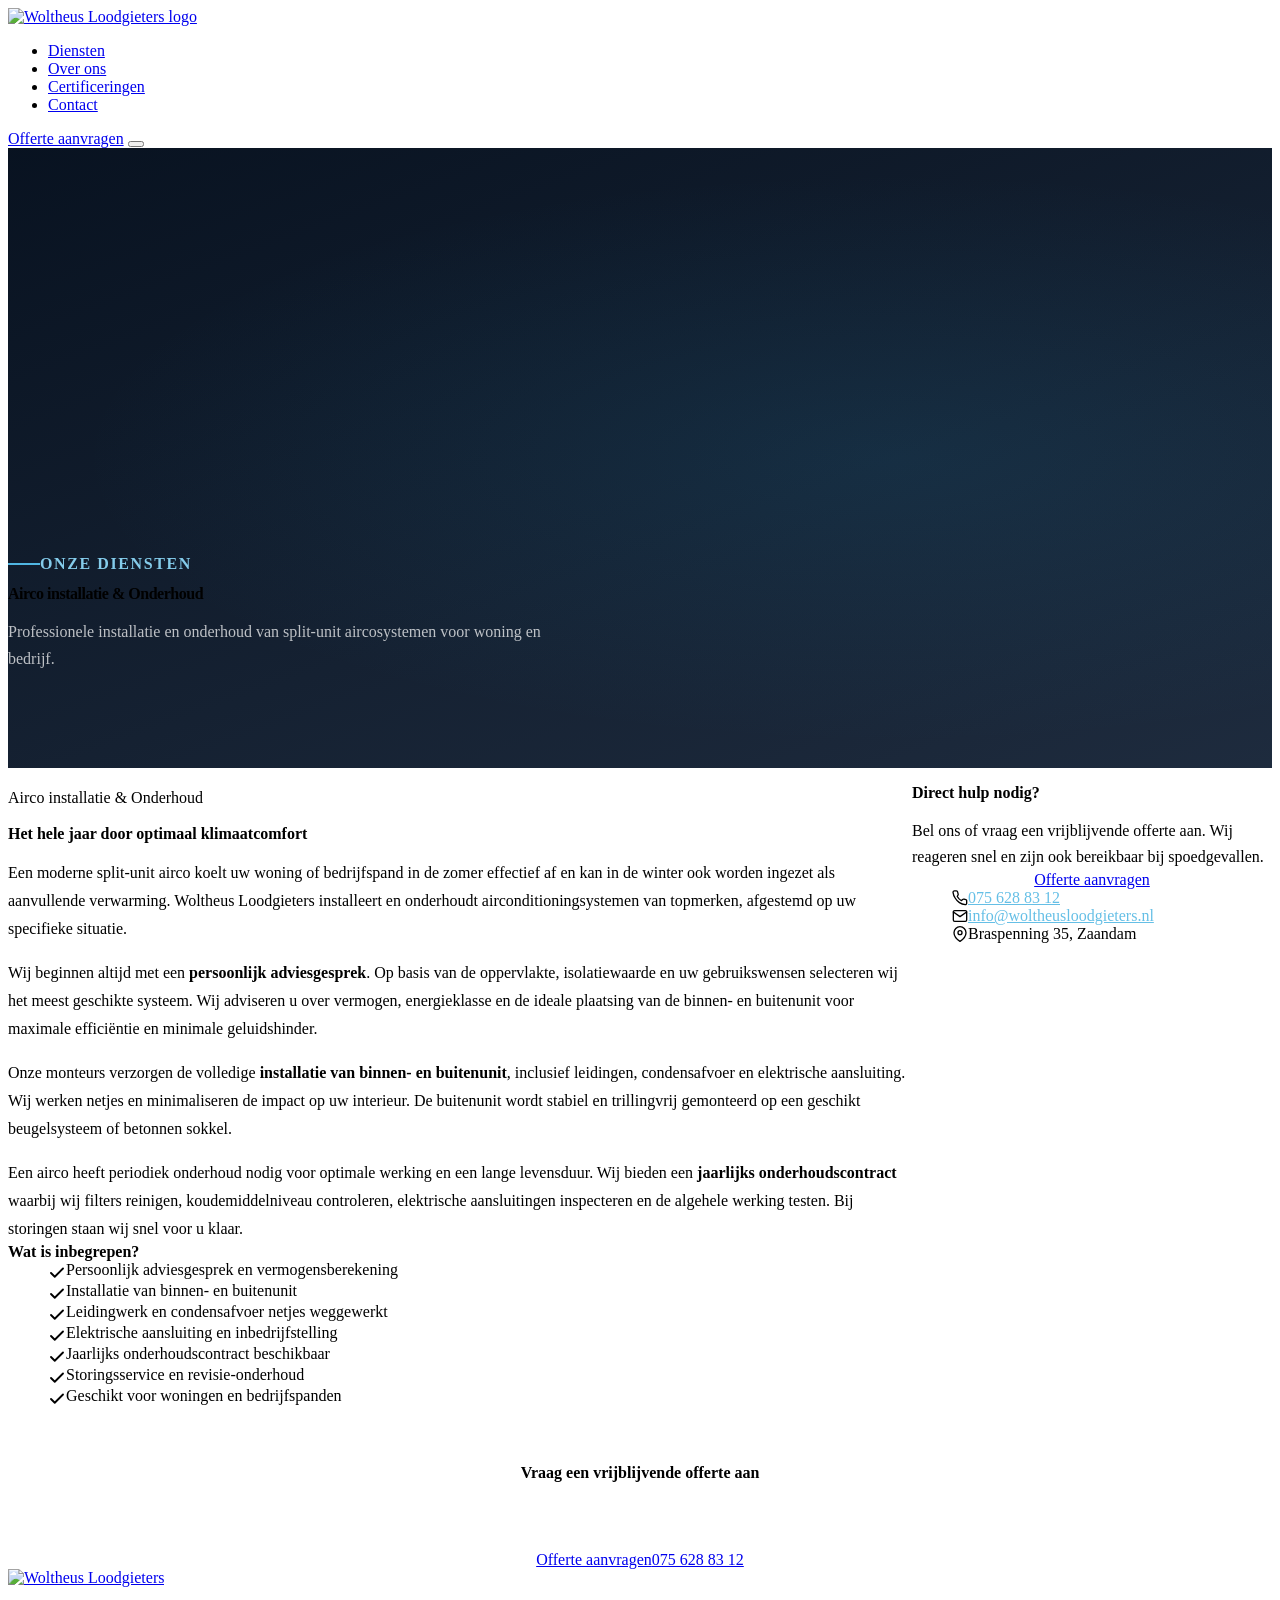
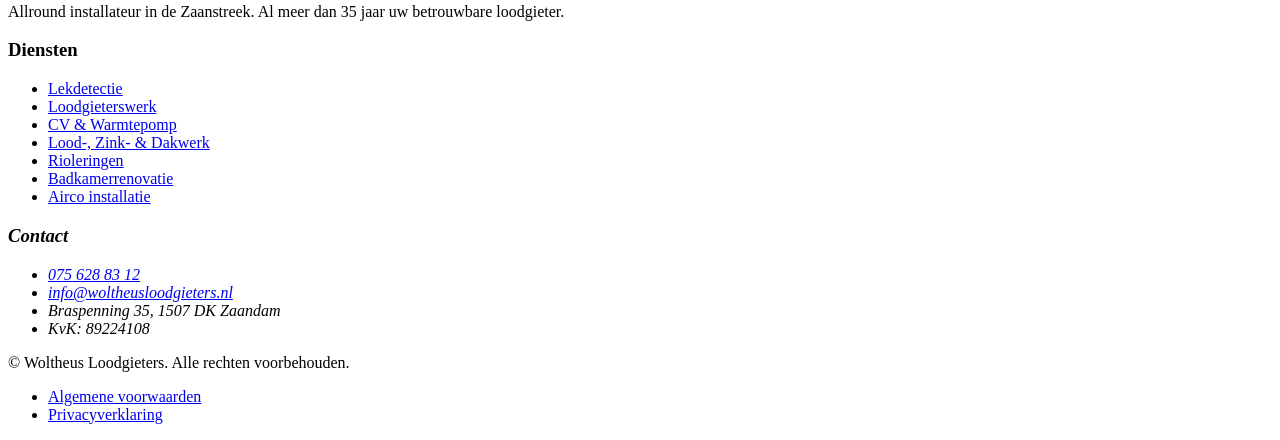
==== commit 0188c8b1: "Add files via upload" ====
--- a/diensten/airco.html
+++ b/diensten/airco.html
@@ -1,308 +1,481 @@
-<!DOCTYPE html>
-<html lang="nl" dir="ltr">
-<head>
-  <meta charset="UTF-8" />
-  <meta name="viewport" content="width=device-width, initial-scale=1.0" />
-  <title>Airco installatie &amp; Onderhoud – Woltheus Loodgieters Zaandam</title>
-  <meta name="description" content="Installatie en onderhoud van split-unit airconditioning door Woltheus Loodgieters Zaandam. Voor woning en bedrijf. Onderhoudscontract en storingsservice. Bel 075 628 83 12." />
-  <meta name="keywords" content="airco installatie Zaandam, split-unit airco, airconditioning woning, airco onderhoud Zaanstreek, airco bedrijf" />
-
-  <!-- Open Graph -->
-  <meta property="og:type" content="website" />
-  <meta property="og:title" content="Airco installatie &amp; Onderhoud – Woltheus Loodgieters Zaandam" />
-  <meta property="og:description" content="Installatie en onderhoud van split-unit airconditioningsystemen voor woning en bedrijf in de Zaanstreek." />
-  <meta property="og:url" content="https://www.woltheusloodgieters.nl/diensten/airco.html" />
-
-  <!-- Schema.org -->
-  <script type="application/ld+json">
-  {
-    "@context": "https://schema.org",
-    "@type": "Service",
-    "serviceType": "Airco installatie en onderhoud",
-    "provider": {
-      "@type": "Plumber",
-      "name": "Woltheus Loodgieters",
-      "url": "https://www.woltheusloodgieters.nl",
-      "telephone": "075-6288312",
-      "address": {
-        "@type": "PostalAddress",
-        "streetAddress": "Braspenning 35",
-        "addressLocality": "Zaandam",
-        "postalCode": "1507DK",
-        "addressCountry": "NL"
-      }
-    },
-    "areaServed": "Zaanstreek",
-    "description": "Installatie en onderhoud van split-unit airconditioningsystemen voor woning en bedrijf, inclusief jaarlijks onderhoudscontract en storingsservice."
-  }
-  </script>
-
-  <!-- Fonts -->
-  <link rel="preconnect" href="https://fonts.gstatic.com" crossorigin />
-  <link href="https://fonts.googleapis.com/css2?family=Host+Grotesk:wght@300;400;500;600;700&display=swap" rel="stylesheet" />
-  <link rel="stylesheet" href="../style.css" />
-
-  <style>
-    .page-hero {
-      background: linear-gradient(160deg, hsl(215, 60%, 8%) 0%, hsl(215, 35%, 18%) 100%);
-      min-height: 60vh;
-      display: flex;
-      align-items: flex-end;
-      padding-bottom: 80px;
-      padding-top: var(--header-height);
-      position: relative;
-    }
-    .page-hero::after {
-      content: '';
-      position: absolute;
-      inset: 0;
-      background: radial-gradient(ellipse at 70% 50%, hsla(198, 72%, 44%, 0.12) 0%, transparent 65%);
-      pointer-events: none;
-    }
-    .page-hero-content { position: relative; z-index: 1; }
-    .page-hero-eyebrow {
-      display: inline-flex;
-      align-items: center;
-      gap: var(--space-2);
-      font-size: var(--font-size-sm);
-      font-weight: 600;
-      letter-spacing: 0.1em;
-      text-transform: uppercase;
-      color: hsl(198, 72%, 72%);
-      margin-bottom: var(--space-4);
-    }
-    .page-hero-eyebrow::before {
-      content: '';
-      display: block;
-      width: 32px;
-      height: 2px;
-      background-color: hsl(198, 72%, 60%);
-      border-radius: var(--radius-full);
-    }
-    .page-hero-title {
-      font-size: clamp(var(--font-size-3xl), 6vw, var(--font-size-5xl));
-      font-weight: 700;
-      line-height: 1.05;
-      letter-spacing: -0.03em;
-      color: var(--color-text-on-dark);
-      margin-bottom: var(--space-4);
-    }
-    .page-hero-sub {
-      font-size: clamp(var(--font-size-base), 2vw, var(--font-size-lg));
-      color: rgba(255, 255, 255, 0.72);
-      max-width: 560px;
-      line-height: 1.65;
-    }
-    .site-header { background-color: var(--color-bg-dark); }
-    .service-detail { padding-block: var(--space-12); }
-    .service-detail-grid {
-      display: grid;
-      grid-template-columns: 1fr 360px;
-      gap: var(--space-12);
-      align-items: start;
-    }
-    .service-detail-body h2 { font-size: clamp(var(--font-size-2xl), 4vw, var(--font-size-3xl)); margin-bottom: var(--space-3); }
-    .service-intro { font-size: var(--font-size-md); color: var(--color-text-muted); line-height: 1.75; margin-bottom: var(--space-6); }
-    .service-detail-body p { font-size: var(--font-size-base); color: var(--color-text-muted); line-height: 1.75; margin-bottom: var(--space-4); }
-    .service-feature-list { list-style: none; margin: var(--space-6) 0; display: flex; flex-direction: column; gap: var(--space-2); }
-    .service-feature-list li { display: flex; align-items: flex-start; gap: var(--space-2); font-size: var(--font-size-base); color: var(--color-text); }
-    .service-feature-list li svg { flex-shrink: 0; margin-top: 3px; color: var(--color-accent); }
-    .service-sidebar-card {
-      background-color: var(--color-bg-dark);
-      border-radius: var(--radius-lg);
-      padding: var(--space-6);
-      color: var(--color-text-on-dark);
-      position: sticky;
-      top: calc(var(--header-height) + var(--space-4));
-    }
-    .service-sidebar-card h3 { font-size: var(--font-size-lg); margin-bottom: var(--space-2); color: var(--color-text-on-dark); }
-    .service-sidebar-card p { font-size: var(--font-size-sm); color: var(--color-text-light); line-height: 1.65; margin-bottom: var(--space-5); }
-    .service-sidebar-card .btn { display: flex; width: 100%; justify-content: center; }
-    .sidebar-contact-list { margin-top: var(--space-5); display: flex; flex-direction: column; gap: var(--space-2); border-top: 1px solid var(--color-border-dark); padding-top: var(--space-4); }
-    .sidebar-contact-list li { display: flex; align-items: center; gap: var(--space-2); font-size: var(--font-size-sm); color: var(--color-text-light); }
-    .sidebar-contact-list li a { color: hsl(198, 72%, 65%); transition: color var(--transition-fast); }
-    .sidebar-contact-list li a:hover { color: var(--color-text-on-dark); }
-    .service-cta {
-      background: linear-gradient(135deg, var(--color-brand) 0%, hsl(210, 65%, 20%) 100%);
-      padding-block: var(--space-12);
-      text-align: center;
-      color: var(--color-text-on-dark);
-    }
-    .service-cta h2 { font-size: clamp(var(--font-size-2xl), 4vw, var(--font-size-3xl)); margin-bottom: var(--space-3); color: var(--color-text-on-dark); }
-    .service-cta p { font-size: var(--font-size-md); color: rgba(255,255,255,0.78); max-width: 560px; margin-inline: auto; margin-bottom: var(--space-6); line-height: 1.65; }
-    .service-cta-actions { display: flex; justify-content: center; flex-wrap: wrap; gap: var(--space-3); }
-    @media (max-width: 900px) {
-      .service-detail-grid { grid-template-columns: 1fr; }
-      .service-sidebar-card { position: static; }
-    }
-  </style>
-</head>
-<body>
-
-  <header class="site-header header--light" id="site-header" role="banner">
-    <div class="header-inner container">
-      <a href="../index.html" class="header-logo" aria-label="Woltheus Loodgieters – naar de homepage">
-        <img src="../Woltheus - Logo 2026.svg" alt="Woltheus Loodgieters logo" width="160" height="48" />
-      </a>
-      <nav class="header-nav" id="main-nav" aria-label="Hoofdnavigatie">
-        <ul role="list">
-          <li><a href="../index.html#diensten">Diensten</a></li>
-          <li><a href="../index.html#over">Over ons</a></li>
-          <li><a href="../index.html#certificeringen">Certificeringen</a></li>
-          <li><a href="../index.html#contact">Contact</a></li>
-        </ul>
-      </nav>
-      <a href="../index.html#contact" class="btn btn-primary header-cta">Offerte aanvragen</a>
-      <button class="hamburger" id="hamburger-btn" aria-label="Menu openen" aria-expanded="false" aria-controls="main-nav">
-        <span></span><span></span><span></span>
-      </button>
-    </div>
-  </header>
-
-  <main id="main-content">
-
-    <section class="page-hero" aria-label="Airco hero">
-      <div class="container page-hero-content">
-        <p class="page-hero-eyebrow">Onze diensten</p>
-        <h1 class="page-hero-title">Airco installatie &amp; Onderhoud</h1>
-        <p class="page-hero-sub">Professionele installatie en onderhoud van split-unit aircosystemen voor woning en bedrijf.</p>
-      </div>
-    </section>
-
-    <section class="service-detail" aria-labelledby="service-title">
-      <div class="container">
-        <div class="service-detail-grid">
-
-          <div class="service-detail-body reveal">
-            <p class="section-eyebrow">Airco installatie &amp; Onderhoud</p>
-            <h2 id="service-title">Het hele jaar door optimaal klimaatcomfort</h2>
-            <p class="service-intro">
-              Een moderne split-unit airco koelt uw woning of bedrijfspand in de zomer effectief af en kan in de winter ook worden ingezet als aanvullende verwarming. Woltheus Loodgieters installeert en onderhoudt airconditioningsystemen van topmerken, afgestemd op uw specifieke situatie.
-            </p>
-            <p>
-              Wij beginnen altijd met een <strong>persoonlijk adviesgesprek</strong>. Op basis van de oppervlakte, isolatiewaarde en uw gebruikswensen selecteren wij het meest geschikte systeem. Wij adviseren u over vermogen, energieklasse en de ideale plaatsing van de binnen- en buitenunit voor maximale efficiëntie en minimale geluidshinder.
-            </p>
-            <p>
-              Onze monteurs verzorgen de volledige <strong>installatie van binnen- en buitenunit</strong>, inclusief leidingen, condensafvoer en elektrische aansluiting. Wij werken netjes en minimaliseren de impact op uw interieur. De buitenunit wordt stabiel en trillingvrij gemonteerd op een geschikt beugelsysteem of betonnen sokkel.
-            </p>
-            <p>
-              Een airco heeft periodiek onderhoud nodig voor optimale werking en een lange levensduur. Wij bieden een <strong>jaarlijks onderhoudscontract</strong> waarbij wij filters reinigen, koudemiddelniveau controleren, elektrische aansluitingen inspecteren en de algehele werking testen. Bij storingen staan wij snel voor u klaar.
-            </p>
-
-            <h3 style="margin-top: var(--space-6); margin-bottom: var(--space-3); font-size: var(--font-size-lg);">Wat is inbegrepen?</h3>
-            <ul class="service-feature-list" role="list">
-              <li>
-                <svg width="18" height="18" viewBox="0 0 24 24" fill="none" stroke="currentColor" stroke-width="2.5" stroke-linecap="round" stroke-linejoin="round" aria-hidden="true"><polyline points="20 6 9 17 4 12"/></svg>
-                Persoonlijk adviesgesprek en vermogensberekening
-              </li>
-              <li>
-                <svg width="18" height="18" viewBox="0 0 24 24" fill="none" stroke="currentColor" stroke-width="2.5" stroke-linecap="round" stroke-linejoin="round" aria-hidden="true"><polyline points="20 6 9 17 4 12"/></svg>
-                Installatie van binnen- en buitenunit
-              </li>
-              <li>
-                <svg width="18" height="18" viewBox="0 0 24 24" fill="none" stroke="currentColor" stroke-width="2.5" stroke-linecap="round" stroke-linejoin="round" aria-hidden="true"><polyline points="20 6 9 17 4 12"/></svg>
-                Leidingwerk en condensafvoer netjes weggewerkt
-              </li>
-              <li>
-                <svg width="18" height="18" viewBox="0 0 24 24" fill="none" stroke="currentColor" stroke-width="2.5" stroke-linecap="round" stroke-linejoin="round" aria-hidden="true"><polyline points="20 6 9 17 4 12"/></svg>
-                Elektrische aansluiting en inbedrijfstelling
-              </li>
-              <li>
-                <svg width="18" height="18" viewBox="0 0 24 24" fill="none" stroke="currentColor" stroke-width="2.5" stroke-linecap="round" stroke-linejoin="round" aria-hidden="true"><polyline points="20 6 9 17 4 12"/></svg>
-                Jaarlijks onderhoudscontract beschikbaar
-              </li>
-              <li>
-                <svg width="18" height="18" viewBox="0 0 24 24" fill="none" stroke="currentColor" stroke-width="2.5" stroke-linecap="round" stroke-linejoin="round" aria-hidden="true"><polyline points="20 6 9 17 4 12"/></svg>
-                Storingsservice en revisie-onderhoud
-              </li>
-              <li>
-                <svg width="18" height="18" viewBox="0 0 24 24" fill="none" stroke="currentColor" stroke-width="2.5" stroke-linecap="round" stroke-linejoin="round" aria-hidden="true"><polyline points="20 6 9 17 4 12"/></svg>
-                Geschikt voor woningen en bedrijfspanden
-              </li>
-            </ul>
-          </div>
-
-          <aside class="service-sidebar-card reveal reveal-delay-2" aria-label="Direct contact">
-            <h3>Direct hulp nodig?</h3>
-            <p>Bel ons of vraag een vrijblijvende offerte aan. Wij reageren snel en zijn ook bereikbaar bij spoedgevallen.</p>
-            <a href="../index.html#contact" class="btn btn-primary">Offerte aanvragen</a>
-            <ul class="sidebar-contact-list" role="list">
-              <li>
-                <svg width="16" height="16" viewBox="0 0 24 24" fill="none" stroke="currentColor" stroke-width="2" stroke-linecap="round" stroke-linejoin="round" aria-hidden="true"><path d="M22 16.92v3a2 2 0 0 1-2.18 2 19.79 19.79 0 0 1-8.63-3.07A19.5 19.5 0 0 1 4.69 12 19.79 19.79 0 0 1 1.54 3.5 2 2 0 0 1 3.5 1.32h3a2 2 0 0 1 2 1.72c.127.96.361 1.903.7 2.81a2 2 0 0 1-.45 2.11L7.91 9.69a16 16 0 0 0 6.29 6.29l1.76-1.76a2 2 0 0 1 2.11-.45c.907.339 1.85.573 2.81.7A2 2 0 0 1 22 16.92z"/></svg>
-                <a href="tel:+31756288312">075 628 83 12</a>
-              </li>
-              <li>
-                <svg width="16" height="16" viewBox="0 0 24 24" fill="none" stroke="currentColor" stroke-width="2" stroke-linecap="round" stroke-linejoin="round" aria-hidden="true"><path d="M4 4h16c1.1 0 2 .9 2 2v12c0 1.1-.9 2-2 2H4c-1.1 0-2-.9-2-2V6c0-1.1.9-2 2-2z"/><polyline points="22,6 12,13 2,6"/></svg>
-                <a href="mailto:info@woltheusloodgieters.nl">info@woltheusloodgieters.nl</a>
-              </li>
-              <li>
-                <svg width="16" height="16" viewBox="0 0 24 24" fill="none" stroke="currentColor" stroke-width="2" stroke-linecap="round" stroke-linejoin="round" aria-hidden="true"><path d="M21 10c0 7-9 13-9 13s-9-6-9-13a9 9 0 0 1 18 0z"/><circle cx="12" cy="10" r="3"/></svg>
-                <span>Braspenning 35, Zaandam</span>
-              </li>
-            </ul>
-          </aside>
-
-        </div>
-      </div>
-    </section>
-
-    <section class="service-cta" aria-labelledby="cta-title">
-      <div class="container">
-        <p class="section-eyebrow section-eyebrow--light">Klaar om te starten?</p>
-        <h2 id="cta-title">Vraag een vrijblijvende offerte aan</h2>
-        <p>Wilt u een airco laten installeren of uw bestaande systeem laten onderhouden? Neem contact op voor persoonlijk advies en een scherpe prijs.</p>
-        <div class="service-cta-actions">
-          <a href="../index.html#contact" class="btn btn-primary btn-lg">Offerte aanvragen</a>
-          <a href="tel:+31756288312" class="btn btn-ghost btn-lg">075 628 83 12</a>
-        </div>
-      </div>
-    </section>
-
-  </main>
-
-  <footer class="site-footer" role="contentinfo">
-    <div class="container">
-      <div class="footer-grid">
-        <div class="footer-brand">
-          <a href="../index.html" aria-label="Woltheus Loodgieters – homepage">
-            <img src="../Woltheus - Logo 2026.svg" alt="Woltheus Loodgieters" width="140" height="42" loading="lazy" />
-          </a>
-          <p class="footer-tagline">Allround installateur in de Zaanstreek. Al meer dan 35 jaar uw betrouwbare loodgieter.</p>
-        </div>
-        <nav class="footer-nav" aria-label="Footer navigatie">
-          <h3 class="footer-nav-title">Diensten</h3>
-          <ul role="list">
-            <li><a href="lekdetectie.html">Lekdetectie</a></li>
-            <li><a href="loodgieterswerk.html">Loodgieterswerk</a></li>
-            <li><a href="cv-warmtepomp.html">CV &amp; Warmtepomp</a></li>
-            <li><a href="dakwerk.html">Lood-, Zink- &amp; Dakwerk</a></li>
-            <li><a href="riolering.html">Rioleringen</a></li>
-            <li><a href="badkamerrenovatie.html">Badkamerrenovatie</a></li>
-            <li><a href="airco.html">Airco installatie</a></li>
-          </ul>
-        </nav>
-        <address class="footer-contact">
-          <h3 class="footer-nav-title">Contact</h3>
-          <ul role="list">
-            <li><a href="tel:+31756288312">075 628 83 12</a></li>
-            <li><a href="mailto:info@woltheusloodgieters.nl">info@woltheusloodgieters.nl</a></li>
-            <li>Braspenning 35, 1507 DK Zaandam</li>
-            <li>KvK: 89224108</li>
-          </ul>
-        </address>
-      </div>
-      <div class="footer-bottom">
-        <p>&copy; <span id="year"></span> Woltheus Loodgieters. Alle rechten voorbehouden.</p>
-        <nav aria-label="Juridische links">
-          <ul role="list">
-            <li><a href="/uploads/xpICy4kY/AVIC-2016-Techniek-Nederland.pdf">Algemene voorwaarden</a></li>
-            <li><a href="/uploads/r7COFJb5/wl-pv2024.pdf">Privacyverklaring</a></li>
-          </ul>
-        </nav>
-      </div>
-    </div>
-  </footer>
-
-  <script src="../main.js"></script>
-</body>
-</html>
+<!DOCTYPE html>
+<html lang="nl" dir="ltr">
+
+<head>
+  <meta charset="UTF-8" />
+  <meta name="viewport" content="width=device-width, initial-scale=1.0" />
+  <title>Airco installatie &amp; Onderhoud – Woltheus Loodgieters Zaandam</title>
+  <meta name="description"
+    content="Installatie en onderhoud van split-unit airconditioning door Woltheus Loodgieters Zaandam. Voor woning en bedrijf. Onderhoudscontract en storingsservice. Bel 075 628 83 12." />
+  <meta name="keywords"
+    content="airco installatie Zaandam, split-unit airco, airconditioning woning, airco onderhoud Zaanstreek, airco bedrijf" />
+
+  <!-- Open Graph -->
+  <meta property="og:type" content="website" />
+  <meta property="og:title" content="Airco installatie &amp; Onderhoud – Woltheus Loodgieters Zaandam" />
+  <meta property="og:description"
+    content="Installatie en onderhoud van split-unit airconditioningsystemen voor woning en bedrijf in de Zaanstreek." />
+  <meta property="og:url" content="https://www.woltheusloodgieters.nl/diensten/airco.html" />
+
+  <!-- Schema.org -->
+  <script type="application/ld+json">
+  {
+    "@context": "https://schema.org",
+    "@type": "Service",
+    "serviceType": "Airco installatie en onderhoud",
+    "provider": {
+      "@type": "Plumber",
+      "name": "Woltheus Loodgieters",
+      "url": "https://www.woltheusloodgieters.nl",
+      "telephone": "075-6288312",
+      "address": {
+        "@type": "PostalAddress",
+        "streetAddress": "Braspenning 35",
+        "addressLocality": "Zaandam",
+        "postalCode": "1507DK",
+        "addressCountry": "NL"
+      }
+    },
+    "areaServed": "Zaanstreek",
+    "description": "Installatie en onderhoud van split-unit airconditioningsystemen voor woning en bedrijf, inclusief jaarlijks onderhoudscontract en storingsservice."
+  }
+  </script>
+
+  <!-- Fonts -->
+  <link rel="preconnect" href="https://fonts.gstatic.com" crossorigin />
+  <link href="https://fonts.googleapis.com/css2?family=Host+Grotesk:wght@300;400;500;600;700&display=swap"
+    rel="stylesheet" />
+  <link rel="stylesheet" href="./style.css" />
+
+  <style>
+    .page-hero {
+      background: linear-gradient(160deg, hsl(215, 60%, 8%) 0%, hsl(215, 35%, 18%) 100%);
+      min-height: 60vh;
+      display: flex;
+      align-items: flex-end;
+      padding-bottom: 80px;
+      padding-top: var(--header-height);
+      position: relative;
+    }
+
+    .page-hero::after {
+      content: '';
+      position: absolute;
+      inset: 0;
+      background: radial-gradient(ellipse at 70% 50%, hsla(198, 72%, 44%, 0.12) 0%, transparent 65%);
+      pointer-events: none;
+    }
+
+    .page-hero-content {
+      position: relative;
+      z-index: 1;
+    }
+
+    .page-hero-eyebrow {
+      display: inline-flex;
+      align-items: center;
+      gap: var(--space-2);
+      font-size: var(--font-size-sm);
+      font-weight: 600;
+      letter-spacing: 0.1em;
+      text-transform: uppercase;
+      color: hsl(198, 72%, 72%);
+      margin-bottom: var(--space-4);
+    }
+
+    .page-hero-eyebrow::before {
+      content: '';
+      display: block;
+      width: 32px;
+      height: 2px;
+      background-color: hsl(198, 72%, 60%);
+      border-radius: var(--radius-full);
+    }
+
+    .page-hero-title {
+      font-size: clamp(var(--font-size-3xl), 6vw, var(--font-size-5xl));
+      font-weight: 700;
+      line-height: 1.05;
+      letter-spacing: -0.03em;
+      color: var(--color-text-on-dark);
+      margin-bottom: var(--space-4);
+    }
+
+    .page-hero-sub {
+      font-size: clamp(var(--font-size-base), 2vw, var(--font-size-lg));
+      color: rgba(255, 255, 255, 0.72);
+      max-width: 560px;
+      line-height: 1.65;
+    }
+
+    .site-header {
+      background-color: var(--color-bg-dark);
+    }
+
+    .service-detail {
+      padding-block: var(--space-12);
+    }
+
+    .service-detail-grid {
+      display: grid;
+      grid-template-columns: 1fr 360px;
+      gap: var(--space-12);
+      align-items: start;
+    }
+
+    .service-detail-body h2 {
+      font-size: clamp(var(--font-size-2xl), 4vw, var(--font-size-3xl));
+      margin-bottom: var(--space-3);
+    }
+
+    .service-intro {
+      font-size: var(--font-size-md);
+      color: var(--color-text-muted);
+      line-height: 1.75;
+      margin-bottom: var(--space-6);
+    }
+
+    .service-detail-body p {
+      font-size: var(--font-size-base);
+      color: var(--color-text-muted);
+      line-height: 1.75;
+      margin-bottom: var(--space-4);
+    }
+
+    .service-feature-list {
+      list-style: none;
+      margin: var(--space-6) 0;
+      display: flex;
+      flex-direction: column;
+      gap: var(--space-2);
+    }
+
+    .service-feature-list li {
+      display: flex;
+      align-items: flex-start;
+      gap: var(--space-2);
+      font-size: var(--font-size-base);
+      color: var(--color-text);
+    }
+
+    .service-feature-list li svg {
+      flex-shrink: 0;
+      margin-top: 3px;
+      color: var(--color-accent);
+    }
+
+    .service-sidebar-card {
+      background-color: var(--color-bg-dark);
+      border-radius: var(--radius-lg);
+      padding: var(--space-6);
+      color: var(--color-text-on-dark);
+      position: sticky;
+      top: calc(var(--header-height) + var(--space-4));
+    }
+
+    .service-sidebar-card h3 {
+      font-size: var(--font-size-lg);
+      margin-bottom: var(--space-2);
+      color: var(--color-text-on-dark);
+    }
+
+    .service-sidebar-card p {
+      font-size: var(--font-size-sm);
+      color: var(--color-text-light);
+      line-height: 1.65;
+      margin-bottom: var(--space-5);
+    }
+
+    .service-sidebar-card .btn {
+      display: flex;
+      width: 100%;
+      justify-content: center;
+    }
+
+    .sidebar-contact-list {
+      margin-top: var(--space-5);
+      display: flex;
+      flex-direction: column;
+      gap: var(--space-2);
+      border-top: 1px solid var(--color-border-dark);
+      padding-top: var(--space-4);
+    }
+
+    .sidebar-contact-list li {
+      display: flex;
+      align-items: center;
+      gap: var(--space-2);
+      font-size: var(--font-size-sm);
+      color: var(--color-text-light);
+    }
+
+    .sidebar-contact-list li a {
+      color: hsl(198, 72%, 65%);
+      transition: color var(--transition-fast);
+    }
+
+    .sidebar-contact-list li a:hover {
+      color: var(--color-text-on-dark);
+    }
+
+    .service-cta {
+      background: linear-gradient(135deg, var(--color-brand) 0%, hsl(210, 65%, 20%) 100%);
+      padding-block: var(--space-12);
+      text-align: center;
+      color: var(--color-text-on-dark);
+    }
+
+    .service-cta h2 {
+      font-size: clamp(var(--font-size-2xl), 4vw, var(--font-size-3xl));
+      margin-bottom: var(--space-3);
+      color: var(--color-text-on-dark);
+    }
+
+    .service-cta p {
+      font-size: var(--font-size-md);
+      color: rgba(255, 255, 255, 0.78);
+      max-width: 560px;
+      margin-inline: auto;
+      margin-bottom: var(--space-6);
+      line-height: 1.65;
+    }
+
+    .service-cta-actions {
+      display: flex;
+      justify-content: center;
+      flex-wrap: wrap;
+      gap: var(--space-3);
+    }
+
+    @media (max-width: 900px) {
+      .service-detail-grid {
+        grid-template-columns: 1fr;
+      }
+
+      .service-sidebar-card {
+        position: static;
+      }
+    }
+  </style>
+</head>
+
+<body>
+
+  <header class="site-header header--light" id="site-header" role="banner">
+    <div class="header-inner container">
+      <a href="./index.html" class="header-logo" aria-label="Woltheus Loodgieters – naar de homepage">
+        <img src="./Woltheus - Logo 2026.svg" alt="Woltheus Loodgieters logo" width="160" height="48" />
+      </a>
+      <nav class="header-nav" id="main-nav" aria-label="Hoofdnavigatie">
+        <ul role="list">
+          <li><a href="./index.html#diensten">Diensten</a></li>
+          <li><a href="./index.html#over">Over ons</a></li>
+          <li><a href="./index.html#certificeringen">Certificeringen</a></li>
+          <li><a href="./index.html#contact">Contact</a></li>
+        </ul>
+      </nav>
+      <a href="./index.html#contact" class="btn btn-primary header-cta">Offerte aanvragen</a>
+      <button class="hamburger" id="hamburger-btn" aria-label="Menu openen" aria-expanded="false"
+        aria-controls="main-nav">
+        <span></span><span></span><span></span>
+      </button>
+    </div>
+  </header>
+
+  <main id="main-content">
+
+    <section class="page-hero" aria-label="Airco hero">
+      <div class="container page-hero-content">
+        <p class="page-hero-eyebrow">Onze diensten</p>
+        <h1 class="page-hero-title">Airco installatie &amp; Onderhoud</h1>
+        <p class="page-hero-sub">Professionele installatie en onderhoud van split-unit aircosystemen voor woning en
+          bedrijf.</p>
+      </div>
+    </section>
+
+    <section class="service-detail" aria-labelledby="service-title">
+      <div class="container">
+        <div class="service-detail-grid">
+
+          <div class="service-detail-body reveal">
+            <p class="section-eyebrow">Airco installatie &amp; Onderhoud</p>
+            <h2 id="service-title">Het hele jaar door optimaal klimaatcomfort</h2>
+            <p class="service-intro">
+              Een moderne split-unit airco koelt uw woning of bedrijfspand in de zomer effectief af en kan in de winter
+              ook worden ingezet als aanvullende verwarming. Woltheus Loodgieters installeert en onderhoudt
+              airconditioningsystemen van topmerken, afgestemd op uw specifieke situatie.
+            </p>
+            <p>
+              Wij beginnen altijd met een <strong>persoonlijk adviesgesprek</strong>. Op basis van de oppervlakte,
+              isolatiewaarde en uw gebruikswensen selecteren wij het meest geschikte systeem. Wij adviseren u over
+              vermogen, energieklasse en de ideale plaatsing van de binnen- en buitenunit voor maximale efficiëntie en
+              minimale geluidshinder.
+            </p>
+            <p>
+              Onze monteurs verzorgen de volledige <strong>installatie van binnen- en buitenunit</strong>, inclusief
+              leidingen, condensafvoer en elektrische aansluiting. Wij werken netjes en minimaliseren de impact op uw
+              interieur. De buitenunit wordt stabiel en trillingvrij gemonteerd op een geschikt beugelsysteem of
+              betonnen sokkel.
+            </p>
+            <p>
+              Een airco heeft periodiek onderhoud nodig voor optimale werking en een lange levensduur. Wij bieden een
+              <strong>jaarlijks onderhoudscontract</strong> waarbij wij filters reinigen, koudemiddelniveau controleren,
+              elektrische aansluitingen inspecteren en de algehele werking testen. Bij storingen staan wij snel voor u
+              klaar.
+            </p>
+
+            <h3 style="margin-top: var(--space-6); margin-bottom: var(--space-3); font-size: var(--font-size-lg);">Wat
+              is inbegrepen?</h3>
+            <ul class="service-feature-list" role="list">
+              <li>
+                <svg width="18" height="18" viewBox="0 0 24 24" fill="none" stroke="currentColor" stroke-width="2.5"
+                  stroke-linecap="round" stroke-linejoin="round" aria-hidden="true">
+                  <polyline points="20 6 9 17 4 12" />
+                </svg>
+                Persoonlijk adviesgesprek en vermogensberekening
+              </li>
+              <li>
+                <svg width="18" height="18" viewBox="0 0 24 24" fill="none" stroke="currentColor" stroke-width="2.5"
+                  stroke-linecap="round" stroke-linejoin="round" aria-hidden="true">
+                  <polyline points="20 6 9 17 4 12" />
+                </svg>
+                Installatie van binnen- en buitenunit
+              </li>
+              <li>
+                <svg width="18" height="18" viewBox="0 0 24 24" fill="none" stroke="currentColor" stroke-width="2.5"
+                  stroke-linecap="round" stroke-linejoin="round" aria-hidden="true">
+                  <polyline points="20 6 9 17 4 12" />
+                </svg>
+                Leidingwerk en condensafvoer netjes weggewerkt
+              </li>
+              <li>
+                <svg width="18" height="18" viewBox="0 0 24 24" fill="none" stroke="currentColor" stroke-width="2.5"
+                  stroke-linecap="round" stroke-linejoin="round" aria-hidden="true">
+                  <polyline points="20 6 9 17 4 12" />
+                </svg>
+                Elektrische aansluiting en inbedrijfstelling
+              </li>
+              <li>
+                <svg width="18" height="18" viewBox="0 0 24 24" fill="none" stroke="currentColor" stroke-width="2.5"
+                  stroke-linecap="round" stroke-linejoin="round" aria-hidden="true">
+                  <polyline points="20 6 9 17 4 12" />
+                </svg>
+                Jaarlijks onderhoudscontract beschikbaar
+              </li>
+              <li>
+                <svg width="18" height="18" viewBox="0 0 24 24" fill="none" stroke="currentColor" stroke-width="2.5"
+                  stroke-linecap="round" stroke-linejoin="round" aria-hidden="true">
+                  <polyline points="20 6 9 17 4 12" />
+                </svg>
+                Storingsservice en revisie-onderhoud
+              </li>
+              <li>
+                <svg width="18" height="18" viewBox="0 0 24 24" fill="none" stroke="currentColor" stroke-width="2.5"
+                  stroke-linecap="round" stroke-linejoin="round" aria-hidden="true">
+                  <polyline points="20 6 9 17 4 12" />
+                </svg>
+                Geschikt voor woningen en bedrijfspanden
+              </li>
+            </ul>
+          </div>
+
+          <aside class="service-sidebar-card reveal reveal-delay-2" aria-label="Direct contact">
+            <h3>Direct hulp nodig?</h3>
+            <p>Bel ons of vraag een vrijblijvende offerte aan. Wij reageren snel en zijn ook bereikbaar bij
+              spoedgevallen.</p>
+            <a href="./index.html#contact" class="btn btn-primary">Offerte aanvragen</a>
+            <ul class="sidebar-contact-list" role="list">
+              <li>
+                <svg width="16" height="16" viewBox="0 0 24 24" fill="none" stroke="currentColor" stroke-width="2"
+                  stroke-linecap="round" stroke-linejoin="round" aria-hidden="true">
+                  <path
+                    d="M22 16.92v3a2 2 0 0 1-2.18 2 19.79 19.79 0 0 1-8.63-3.07A19.5 19.5 0 0 1 4.69 12 19.79 19.79 0 0 1 1.54 3.5 2 2 0 0 1 3.5 1.32h3a2 2 0 0 1 2 1.72c.127.96.361 1.903.7 2.81a2 2 0 0 1-.45 2.11L7.91 9.69a16 16 0 0 0 6.29 6.29l1.76-1.76a2 2 0 0 1 2.11-.45c.907.339 1.85.573 2.81.7A2 2 0 0 1 22 16.92z" />
+                </svg>
+                <a href="tel:+31756288312">075 628 83 12</a>
+              </li>
+              <li>
+                <svg width="16" height="16" viewBox="0 0 24 24" fill="none" stroke="currentColor" stroke-width="2"
+                  stroke-linecap="round" stroke-linejoin="round" aria-hidden="true">
+                  <path d="M4 4h16c1.1 0 2 .9 2 2v12c0 1.1-.9 2-2 2H4c-1.1 0-2-.9-2-2V6c0-1.1.9-2 2-2z" />
+                  <polyline points="22,6 12,13 2,6" />
+                </svg>
+                <a href="mailto:info@woltheusloodgieters.nl">info@woltheusloodgieters.nl</a>
+              </li>
+              <li>
+                <svg width="16" height="16" viewBox="0 0 24 24" fill="none" stroke="currentColor" stroke-width="2"
+                  stroke-linecap="round" stroke-linejoin="round" aria-hidden="true">
+                  <path d="M21 10c0 7-9 13-9 13s-9-6-9-13a9 9 0 0 1 18 0z" />
+                  <circle cx="12" cy="10" r="3" />
+                </svg>
+                <span>Braspenning 35, Zaandam</span>
+              </li>
+            </ul>
+          </aside>
+
+        </div>
+      </div>
+    </section>
+
+    <section class="service-cta" aria-labelledby="cta-title">
+      <div class="container">
+        <p class="section-eyebrow section-eyebrow--light">Klaar om te starten?</p>
+        <h2 id="cta-title">Vraag een vrijblijvende offerte aan</h2>
+        <p>Wilt u een airco laten installeren of uw bestaande systeem laten onderhouden? Neem contact op voor
+          persoonlijk advies en een scherpe prijs.</p>
+        <div class="service-cta-actions">
+          <a href="./index.html#contact" class="btn btn-primary btn-lg">Offerte aanvragen</a>
+          <a href="tel:+31756288312" class="btn btn-ghost btn-lg">075 628 83 12</a>
+        </div>
+      </div>
+    </section>
+
+  </main>
+
+  <footer class="site-footer" role="contentinfo">
+    <div class="container">
+      <div class="footer-grid">
+        <div class="footer-brand">
+          <a href="./index.html" aria-label="Woltheus Loodgieters – homepage">
+            <img src="./Woltheus - Logo 2026.svg" alt="Woltheus Loodgieters" width="140" height="42" loading="lazy" />
+          </a>
+          <p class="footer-tagline">Allround installateur in de Zaanstreek. Al meer dan 35 jaar uw betrouwbare
+            loodgieter.</p>
+        </div>
+        <nav class="footer-nav" aria-label="Footer navigatie">
+          <h3 class="footer-nav-title">Diensten</h3>
+          <ul role="list">
+            <li><a href="lekdetectie.html">Lekdetectie</a></li>
+            <li><a href="loodgieterswerk.html">Loodgieterswerk</a></li>
+            <li><a href="cv-warmtepomp.html">CV &amp; Warmtepomp</a></li>
+            <li><a href="dakwerk.html">Lood-, Zink- &amp; Dakwerk</a></li>
+            <li><a href="riolering.html">Rioleringen</a></li>
+            <li><a href="badkamerrenovatie.html">Badkamerrenovatie</a></li>
+            <li><a href="airco.html">Airco installatie</a></li>
+          </ul>
+        </nav>
+        <address class="footer-contact">
+          <h3 class="footer-nav-title">Contact</h3>
+          <ul role="list">
+            <li><a href="tel:+31756288312">075 628 83 12</a></li>
+            <li><a href="mailto:info@woltheusloodgieters.nl">info@woltheusloodgieters.nl</a></li>
+            <li>Braspenning 35, 1507 DK Zaandam</li>
+            <li>KvK: 89224108</li>
+          </ul>
+        </address>
+      </div>
+      <div class="footer-bottom">
+        <p>&copy; <span id="year"></span> Woltheus Loodgieters. Alle rechten voorbehouden.</p>
+        <nav aria-label="Juridische links">
+          <ul role="list">
+            <li><a href="/uploads/xpICy4kY/AVIC-2016-Techniek-Nederland.pdf">Algemene voorwaarden</a></li>
+            <li><a href="/uploads/r7COFJb5/wl-pv2024.pdf">Privacyverklaring</a></li>
+          </ul>
+        </nav>
+      </div>
+    </div>
+  </footer>
+
+  <script src="./main.js"></script>
+</body>
+
+</html>
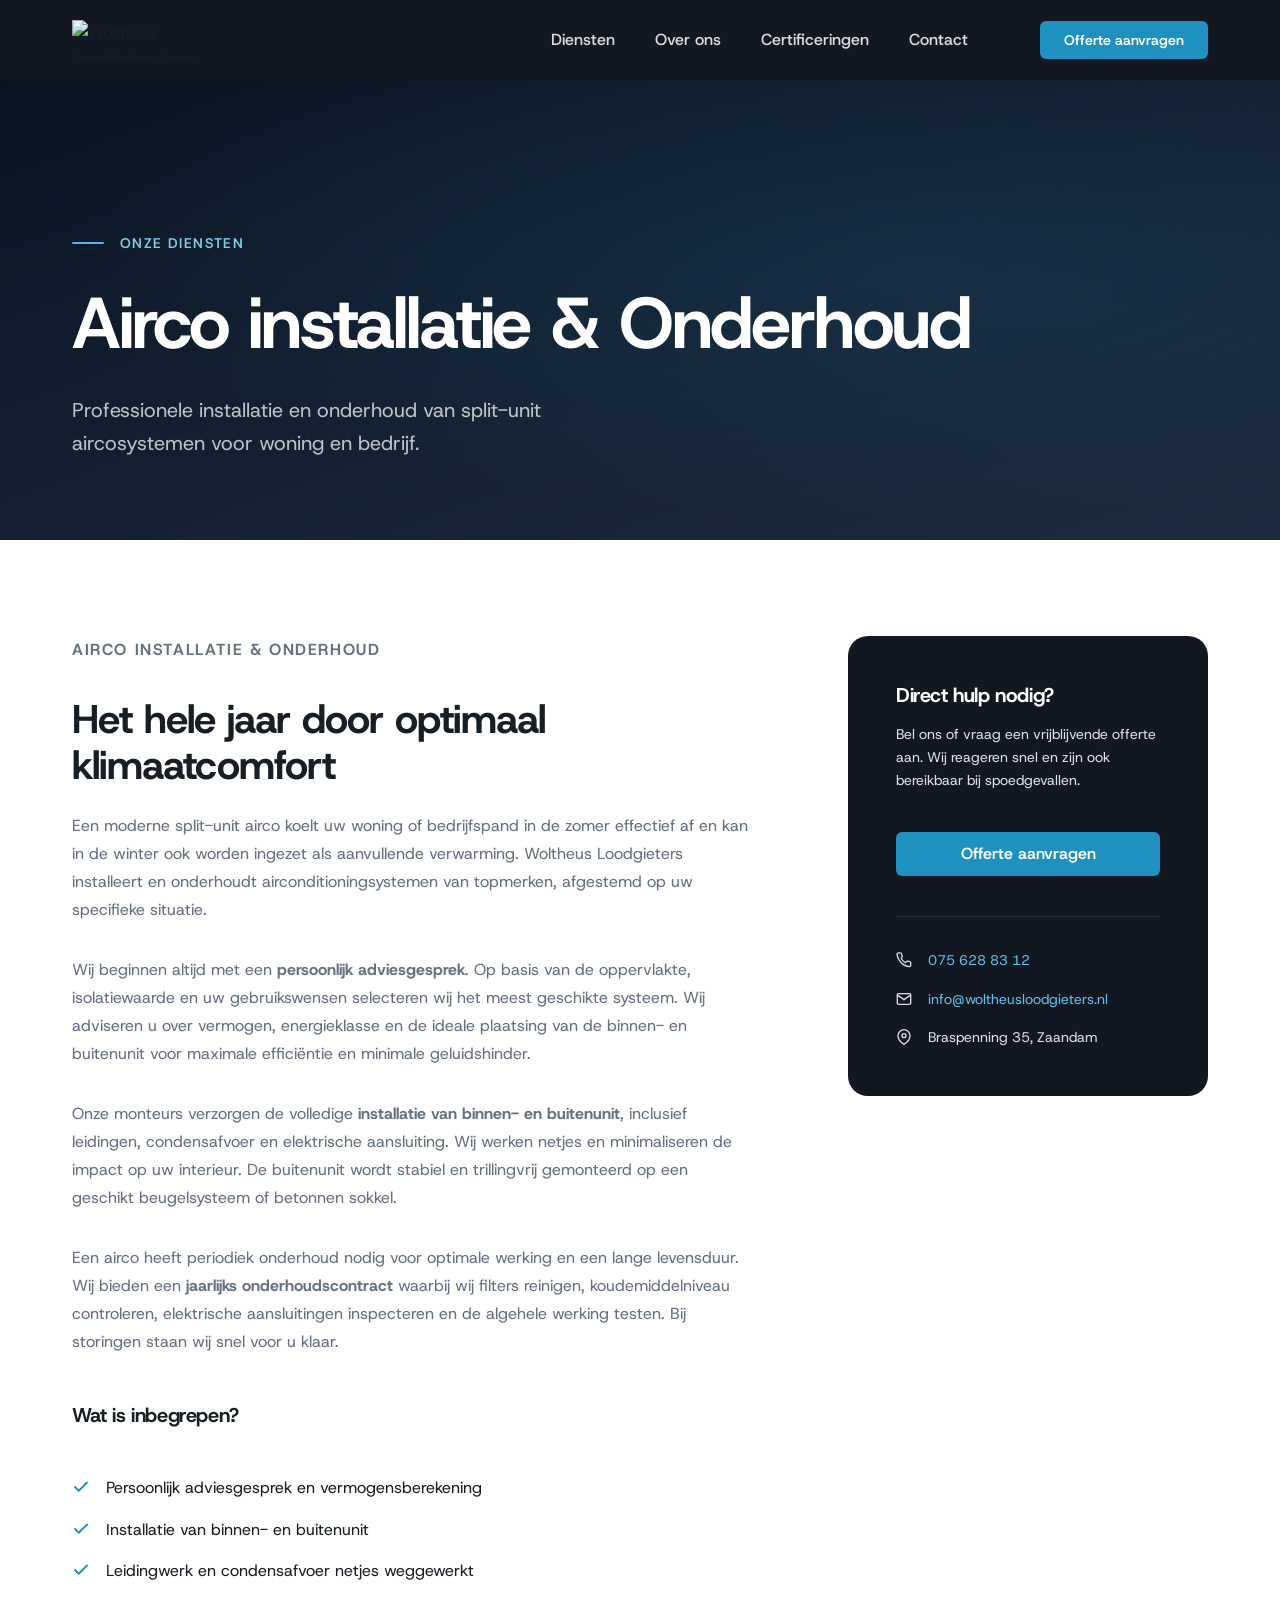
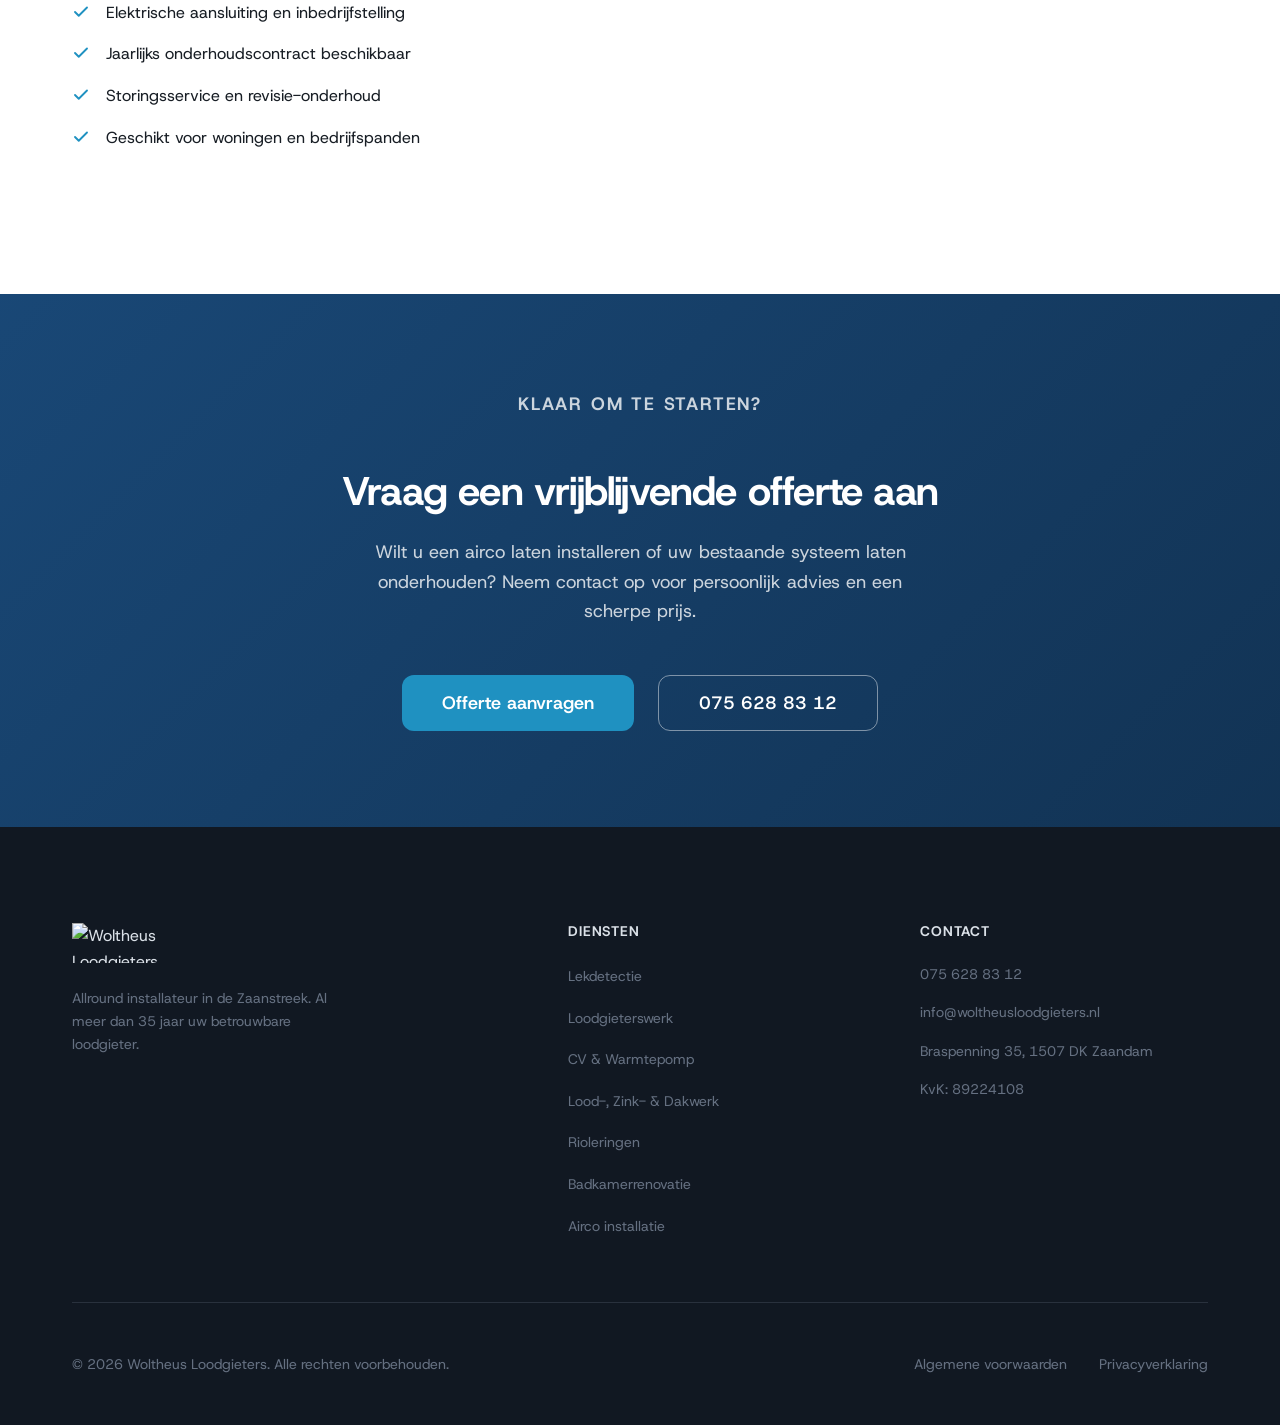
==== commit 1006aa3c: "Add files via upload" ====
--- a/diensten/airco.html
+++ b/diensten/airco.html
@@ -45,7 +45,7 @@
   <link rel="preconnect" href="https://fonts.gstatic.com" crossorigin />
   <link href="https://fonts.googleapis.com/css2?family=Host+Grotesk:wght@300;400;500;600;700&display=swap"
     rel="stylesheet" />
-  <link rel="stylesheet" href="./style.css" />
+  <link rel="stylesheet" href="../style.css" />
 
   <style>
     .page-hero {
@@ -263,18 +263,18 @@
 
   <header class="site-header header--light" id="site-header" role="banner">
     <div class="header-inner container">
-      <a href="./index.html" class="header-logo" aria-label="Woltheus Loodgieters – naar de homepage">
-        <img src="./Woltheus - Logo 2026.svg" alt="Woltheus Loodgieters logo" width="160" height="48" />
+      <a href="../index.html" class="header-logo" aria-label="Woltheus Loodgieters – naar de homepage">
+        <img src="../Woltheus - Logo 2026.svg" alt="Woltheus Loodgieters logo" width="160" height="48" />
       </a>
       <nav class="header-nav" id="main-nav" aria-label="Hoofdnavigatie">
         <ul role="list">
-          <li><a href="./index.html#diensten">Diensten</a></li>
-          <li><a href="./index.html#over">Over ons</a></li>
-          <li><a href="./index.html#certificeringen">Certificeringen</a></li>
-          <li><a href="./index.html#contact">Contact</a></li>
+          <li><a href="../index.html#diensten">Diensten</a></li>
+          <li><a href="../index.html#over">Over ons</a></li>
+          <li><a href="../index.html#certificeringen">Certificeringen</a></li>
+          <li><a href="../index.html#contact">Contact</a></li>
         </ul>
       </nav>
-      <a href="./index.html#contact" class="btn btn-primary header-cta">Offerte aanvragen</a>
+      <a href="../index.html#contact" class="btn btn-primary header-cta">Offerte aanvragen</a>
       <button class="hamburger" id="hamburger-btn" aria-label="Menu openen" aria-expanded="false"
         aria-controls="main-nav">
         <span></span><span></span><span></span>
@@ -383,7 +383,7 @@
             <h3>Direct hulp nodig?</h3>
             <p>Bel ons of vraag een vrijblijvende offerte aan. Wij reageren snel en zijn ook bereikbaar bij
               spoedgevallen.</p>
-            <a href="./index.html#contact" class="btn btn-primary">Offerte aanvragen</a>
+            <a href="../index.html#contact" class="btn btn-primary">Offerte aanvragen</a>
             <ul class="sidebar-contact-list" role="list">
               <li>
                 <svg width="16" height="16" viewBox="0 0 24 24" fill="none" stroke="currentColor" stroke-width="2"
@@ -423,7 +423,7 @@
         <p>Wilt u een airco laten installeren of uw bestaande systeem laten onderhouden? Neem contact op voor
           persoonlijk advies en een scherpe prijs.</p>
         <div class="service-cta-actions">
-          <a href="./index.html#contact" class="btn btn-primary btn-lg">Offerte aanvragen</a>
+          <a href="../index.html#contact" class="btn btn-primary btn-lg">Offerte aanvragen</a>
           <a href="tel:+31756288312" class="btn btn-ghost btn-lg">075 628 83 12</a>
         </div>
       </div>
@@ -435,8 +435,8 @@
     <div class="container">
       <div class="footer-grid">
         <div class="footer-brand">
-          <a href="./index.html" aria-label="Woltheus Loodgieters – homepage">
-            <img src="./Woltheus - Logo 2026.svg" alt="Woltheus Loodgieters" width="140" height="42" loading="lazy" />
+          <a href="../index.html" aria-label="Woltheus Loodgieters – homepage">
+            <img src="../Woltheus - Logo 2026.svg" alt="Woltheus Loodgieters" width="140" height="42" loading="lazy" />
           </a>
           <p class="footer-tagline">Allround installateur in de Zaanstreek. Al meer dan 35 jaar uw betrouwbare
             loodgieter.</p>
@@ -475,7 +475,7 @@
     </div>
   </footer>
 
-  <script src="./main.js"></script>
+  <script src="../main.js"></script>
 </body>
 
-</html>+</html>
--- a/style.css
+++ b/style.css
@@ -0,0 +1,1248 @@
+/* ============================================================
+   CSS CUSTOM PROPERTIES (DESIGN TOKENS)
+   ============================================================ */
+:root {
+  /* Brand colours */
+  --color-brand:          hsl(210, 65%, 28%);   /* deep navy-blue */
+  --color-brand-hover:    hsl(210, 65%, 22%);
+  --color-accent:         hsl(198, 72%, 44%);   /* vibrant teal-blue */
+  --color-accent-hover:   hsl(198, 72%, 36%);
+
+  /* Surface colours */
+  --color-bg:             hsl(0, 0%, 100%);
+  --color-bg-muted:       hsl(210, 20%, 97%);
+  --color-bg-dark:        hsl(215, 35%, 10%);
+  --color-bg-dark-card:   hsl(215, 30%, 14%);
+
+  /* Text colours */
+  --color-text:           hsl(215, 20%, 12%);
+  --color-text-muted:     hsl(215, 12%, 45%);
+  --color-text-light:     hsl(210, 20%, 88%);
+  --color-text-on-dark:   hsl(0, 0%, 100%);
+
+  /* Utility */
+  --color-border:         hsl(210, 15%, 90%);
+  --color-border-dark:    hsl(215, 20%, 20%);
+  --color-success:        hsl(150, 60%, 40%);
+  --color-warning:        hsl(40, 90%, 50%);
+  --color-error:          hsl(0, 72%, 50%);
+
+  /* Spacing (8px grid) */
+  --space-1:  8px;
+  --space-2:  16px;
+  --space-3:  24px;
+  --space-4:  32px;
+  --space-5:  40px;
+  --space-6:  48px;
+  --space-7:  56px;
+  --space-8:  64px;
+  --space-10: 80px;
+  --space-12: 96px;
+  --space-16: 128px;
+
+  /* Typography */
+  --font-body: 'Host Grotesk', system-ui, -apple-system, sans-serif;
+  --font-size-xs:   0.75rem;   /* 12px */
+  --font-size-sm:   0.875rem;  /* 14px */
+  --font-size-base: 1rem;      /* 16px */
+  --font-size-md:   1.125rem;  /* 18px */
+  --font-size-lg:   1.25rem;   /* 20px */
+  --font-size-xl:   1.5rem;    /* 24px */
+  --font-size-2xl:  2rem;      /* 32px */
+  --font-size-3xl:  2.5rem;    /* 40px */
+  --font-size-4xl:  3.25rem;   /* 52px */
+  --font-size-5xl:  4.5rem;    /* 72px */
+
+  /* Radii */
+  --radius-sm:  6px;
+  --radius-md:  12px;
+  --radius-lg:  20px;
+  --radius-xl:  32px;
+  --radius-full: 9999px;
+
+  /* Shadows */
+  --shadow-sm:  0 1px 3px hsla(215, 30%, 10%, 0.08), 0 1px 2px hsla(215, 30%, 10%, 0.06);
+  --shadow-md:  0 4px 16px hsla(215, 30%, 10%, 0.10), 0 2px 6px hsla(215, 30%, 10%, 0.06);
+  --shadow-lg:  0 8px 32px hsla(215, 30%, 10%, 0.14), 0 4px 12px hsla(215, 30%, 10%, 0.08);
+  --shadow-xl:  0 20px 60px hsla(215, 30%, 10%, 0.18);
+
+  /* Transitions */
+  --transition-fast:   150ms ease;
+  --transition-base:   250ms ease;
+  --transition-slow:   400ms ease;
+
+  /* Layout */
+  --max-width: 1200px;
+  --header-height: 80px;
+}
+
+/* ============================================================
+   REDUCED MOTION
+   ============================================================ */
+@media (prefers-reduced-motion: reduce) {
+  *,
+  *::before,
+  *::after {
+    animation-duration: 0.01ms !important;
+    animation-iteration-count: 1 !important;
+    transition-duration: 0.01ms !important;
+    scroll-behavior: auto !important;
+  }
+}
+
+/* ============================================================
+   CSS RESET & BASE
+   ============================================================ */
+*, *::before, *::after {
+  box-sizing: border-box;
+}
+
+html {
+  scroll-behavior: smooth;
+  -webkit-font-smoothing: antialiased;
+  -moz-osx-font-smoothing: grayscale;
+}
+
+body {
+  margin: 0;
+  font-family: var(--font-body);
+  font-size: var(--font-size-base);
+  color: var(--color-text);
+  background-color: var(--color-bg);
+  line-height: 1.6;
+  overflow-x: hidden;
+}
+
+h1, h2, h3, h4, h5, h6 {
+  margin: 0;
+  line-height: 1.15;
+  font-weight: 700;
+  letter-spacing: -0.02em;
+}
+
+p { margin: 0; }
+
+ul, ol {
+  list-style: none;
+  margin: 0;
+  padding: 0;
+}
+
+img, video {
+  max-width: 100%;
+  display: block;
+}
+
+a {
+  color: inherit;
+  text-decoration: none;
+}
+
+address { font-style: normal; }
+
+button {
+  cursor: pointer;
+  border: none;
+  background: none;
+  font-family: inherit;
+}
+
+input, textarea, select {
+  font-family: inherit;
+  font-size: inherit;
+}
+
+/* ============================================================
+   LAYOUT UTILITIES
+   ============================================================ */
+.container {
+  width: 100%;
+  max-width: var(--max-width);
+  margin-inline: auto;
+  padding-inline: var(--space-4);
+}
+
+.section {
+  padding-block: var(--space-12);
+}
+
+.section--dark {
+  background-color: var(--color-bg-dark);
+  color: var(--color-text-on-dark);
+}
+
+.section--muted {
+  background-color: var(--color-bg-muted);
+}
+
+/* ============================================================
+   SECTION HEADER SHARED STYLES
+   ============================================================ */
+.section-header {
+  text-align: center;
+  max-width: 640px;
+  margin-inline: auto;
+  margin-bottom: var(--space-8);
+}
+
+.section-eyebrow {
+  display: inline-block;
+  font-size: var(--font-size-sm);
+  font-weight: 600;
+  letter-spacing: 0.1em;
+  text-transform: uppercase;
+  color: var(--color-accent);
+  margin-bottom: var(--space-1);
+}
+
+.section-eyebrow--light {
+  color: hsl(198, 72%, 65%);
+}
+
+.section-title {
+  font-size: clamp(var(--font-size-2xl), 4vw, var(--font-size-3xl));
+  margin-bottom: var(--space-3);
+}
+
+.section-title--light {
+  color: var(--color-text-on-dark);
+}
+
+.section-sub {
+  font-size: var(--font-size-md);
+  color: var(--color-text-muted);
+  line-height: 1.7;
+}
+
+/* ============================================================
+   BUTTONS
+   ============================================================ */
+.btn {
+  display: inline-flex;
+  align-items: center;
+  gap: var(--space-1);
+  padding: 14px var(--space-4);
+  border-radius: var(--radius-sm);
+  font-weight: 600;
+  font-size: var(--font-size-base);
+  line-height: 1;
+  transition: background-color var(--transition-fast),
+              color var(--transition-fast),
+              transform var(--transition-fast),
+              box-shadow var(--transition-fast);
+  text-decoration: none;
+  white-space: nowrap;
+}
+
+@media (prefers-reduced-motion: no-preference) {
+  .btn:hover {
+    transform: translateY(-1px);
+  }
+  .btn:active {
+    transform: translateY(0);
+  }
+}
+
+.btn-primary {
+  background-color: var(--color-accent);
+  color: var(--color-text-on-dark);
+}
+
+.btn-primary:hover {
+  background-color: var(--color-accent-hover);
+  box-shadow: var(--shadow-md);
+}
+
+.btn-ghost {
+  background-color: transparent;
+  color: var(--color-text-on-dark);
+  border: 1.5px solid rgba(255, 255, 255, 0.45);
+}
+
+.btn-ghost:hover {
+  background-color: rgba(255, 255, 255, 0.12);
+  border-color: rgba(255, 255, 255, 0.7);
+}
+
+.btn-lg {
+  padding: 18px var(--space-5);
+  font-size: var(--font-size-md);
+  border-radius: var(--radius-md);
+}
+
+.btn-full {
+  width: 100%;
+  justify-content: center;
+}
+
+/* ============================================================
+   HEADER
+   ============================================================ */
+.site-header {
+  position: fixed;
+  top: 0;
+  left: 0;
+  right: 0;
+  z-index: 100;
+  height: var(--header-height);
+  display: flex;
+  align-items: center;
+  background-color: transparent;
+  /* Animate hide/show + background colour change */
+  transition: transform 0.38s cubic-bezier(0.4, 0, 0.2, 1),
+              background-color var(--transition-slow),
+              box-shadow var(--transition-slow);
+}
+
+/* Slide fully out of view when user scrolls DOWN */
+.site-header.header--hidden {
+  transform: translateY(-100%);
+}
+
+/* Slide back in with white background when user scrolls UP */
+.site-header.header--light {
+  background-color: var(--color-bg);
+  box-shadow: var(--shadow-sm);
+}
+
+.site-header.header--light .header-nav a {
+  color: var(--color-text-muted);
+}
+
+.site-header.header--light .header-nav a:hover {
+  color: var(--color-text);
+  background-color: var(--color-bg-muted);
+}
+
+.site-header.header--light .hamburger span {
+  background-color: var(--color-text);
+}
+
+/* Logo remains visible in both states (SVG adapts) */
+
+.header-inner {
+  display: flex;
+  align-items: center;
+  gap: var(--space-4);
+}
+
+.header-logo img {
+  height: 40px;
+  width: auto;
+}
+
+.header-nav {
+  margin-left: auto;
+}
+
+.header-nav ul {
+  display: flex;
+  align-items: center;
+  gap: var(--space-1);
+}
+
+.header-nav a {
+  display: block;
+  padding: var(--space-1) var(--space-2);
+  font-size: var(--font-size-base);
+  font-weight: 500;
+  color: rgba(255, 255, 255, 0.85);
+  border-radius: var(--radius-sm);
+  transition: color var(--transition-fast), background-color var(--transition-fast);
+}
+
+.header-nav a:hover {
+  color: var(--color-text-on-dark);
+  background-color: rgba(255, 255, 255, 0.08);
+}
+
+.header-cta {
+  margin-left: var(--space-3);
+  padding: 12px var(--space-3);
+  font-size: var(--font-size-sm);
+}
+
+/* Hamburger */
+.hamburger {
+  display: none;
+  flex-direction: column;
+  gap: 5px;
+  padding: var(--space-1);
+  margin-left: auto;
+}
+
+.hamburger span {
+  display: block;
+  width: 22px;
+  height: 2px;
+  background-color: var(--color-text-on-dark);
+  border-radius: var(--radius-full);
+  transition: transform var(--transition-base), opacity var(--transition-base);
+}
+
+.hamburger[aria-expanded="true"] span:nth-child(1) {
+  transform: translateY(7px) rotate(45deg);
+}
+.hamburger[aria-expanded="true"] span:nth-child(2) {
+  opacity: 0;
+}
+.hamburger[aria-expanded="true"] span:nth-child(3) {
+  transform: translateY(-7px) rotate(-45deg);
+}
+
+/* ============================================================
+   HERO
+   ============================================================ */
+
+/*
+  Architecture:
+  .hero (200vh, white bg) ← white bg is the "border" that appears
+    └── .hero-sticky (sticky, 100vh, transparent)
+          └── .hero-shrink-box (absolute, inset grows 0→128px via JS)
+                ├── .hero-video (fills the box absolutely)
+                ├── .hero-overlay
+                ├── .hero-content (absolute bottom:96px left:96px)
+                └── .hero-scroll (absolute, centered bottom)
+*/
+.hero {
+  position: relative;
+  height: calc(100vh + 150px); /* matches shrinkOver in main.js */
+  /* White shows as the surrounding "border" when box shrinks */
+  background-color: var(--color-bg);
+}
+
+.hero-sticky {
+  position: sticky;
+  top: 0;
+  height: 100vh;
+}
+
+/*
+  The single box that shrinks. JS updates:
+    inset: 0px  →  128px
+    border-radius: 0  →  16px
+*/
+.hero-shrink-box {
+  position: absolute;
+  inset: 0;
+  overflow: hidden;
+  border-radius: 0;
+  background-color: hsl(215, 25%, 8%);
+  color: var(--color-text-on-dark);
+  will-change: inset, border-radius;
+}
+
+.hero-video {
+  position: absolute;
+  inset: 0;
+  width: 100%;
+  height: 100%;
+  object-fit: cover;
+  /* Shift down so more of the tap is visible */
+  object-position: center top;
+  /* Scale up to fill any side gaps */
+  transform: scale(1.02);
+  transform-origin: center center;
+}
+
+.hero-overlay {
+  position: absolute;
+  inset: 0;
+  background: linear-gradient(
+    160deg,
+    hsla(215, 60%, 8%, 0.82) 0%,
+    hsla(215, 50%, 12%, 0.55) 55%,
+    hsla(215, 40%, 16%, 0.32) 100%
+  );
+}
+
+/* Text: pinned to the bottom-left corner of the shrink box */
+.hero-content {
+  position: absolute;
+  bottom: 96px;
+  left: 96px;
+  /* 40% of the hero width */
+  width: 40%;
+  max-width: 820px;
+  z-index: 1;
+}
+
+.section-eyebrow {
+  display: inline-flex;
+  align-items: center;
+  gap: var(--space-2);
+  font-size: var(--font-size-sm);
+  font-weight: 700;
+  letter-spacing: 0.1em;
+  text-transform: uppercase;
+  color: var(--color-accent);
+  margin-bottom: var(--space-1); /* consistent 8px gap to heading below */
+}
+
+/* Hero variant of eyebrow (light coloured for dark bg) */
+.hero-eyebrow {
+  display: inline-flex;
+  align-items: center;
+  gap: var(--space-2);
+  font-size: var(--font-size-sm);
+  font-weight: 600;
+  letter-spacing: 0.1em;
+  text-transform: uppercase;
+  color: hsl(198, 72%, 72%);
+  margin-bottom: var(--space-1);
+}
+
+.hero-eyebrow::before {
+  content: '';
+  display: block;
+  width: 32px;
+  height: 2px;
+  background-color: hsl(198, 72%, 60%);
+  border-radius: var(--radius-full);
+}
+
+.hero-title {
+  font-size: clamp(var(--font-size-3xl), 7vw, var(--font-size-5xl));
+  font-weight: 700;
+  line-height: 1.05;
+  letter-spacing: -0.03em;
+  margin-bottom: var(--space-4);
+  color: var(--color-text-on-dark);
+}
+
+.hero-title em {
+  font-style: normal;
+  color: hsl(198, 72%, 65%);
+}
+
+.hero-sub {
+  font-size: clamp(var(--font-size-base), 2vw, var(--font-size-lg));
+  color: rgba(255, 255, 255, 0.75);
+  max-width: 560px;
+  line-height: 1.65;
+  margin-bottom: var(--space-6);
+}
+
+.hero-actions {
+  display: flex;
+  flex-wrap: wrap;
+  gap: var(--space-2);
+}
+
+/* Scroll arrow – bare white chevron, centred at the bottom of the box */
+.hero-scroll {
+  position: absolute;
+  bottom: var(--space-5);
+  left: 50%;
+  transform: translateX(-50%);
+  z-index: 1;
+  display: flex;
+  align-items: center;
+  justify-content: center;
+  color: rgba(255, 255, 255, 0.9);
+  transition: opacity var(--transition-fast);
+}
+
+.hero-scroll:hover {
+  opacity: 0.7;
+}
+
+@media (prefers-reduced-motion: no-preference) {
+  .hero-scroll svg {
+    animation: bounce 2s ease-in-out infinite;
+  }
+
+  @keyframes bounce {
+    0%, 100% { transform: translateY(0); }
+    50%       { transform: translateY(6px); }
+  }
+}
+
+/* ============================================================
+   TRUST BAR
+   ============================================================ */
+.trust-bar {
+  background-color: var(--color-brand);
+  padding-block: var(--space-4);
+  position: relative;
+  z-index: 2;
+}
+
+.trust-list {
+  display: flex;
+  flex-wrap: wrap;
+  justify-content: center;
+  gap: var(--space-5) var(--space-8);
+}
+
+.trust-item {
+  display: flex;
+  align-items: center;
+  gap: var(--space-2);
+  color: rgba(255, 255, 255, 0.9);
+  font-size: var(--font-size-sm);
+  font-weight: 500;
+}
+
+.trust-icon {
+  display: flex;
+  align-items: center;
+  justify-content: center;
+  width: 32px;
+  height: 32px;
+  background-color: rgba(255, 255, 255, 0.12);
+  border-radius: var(--radius-sm);
+  color: hsl(198, 72%, 72%);
+  flex-shrink: 0;
+}
+
+/* ============================================================
+   SERVICES
+   ============================================================ */
+.services-grid {
+  display: grid;
+  grid-template-columns: repeat(3, 1fr);
+  gap: var(--space-3);
+}
+
+.service-card {
+  background-color: var(--color-bg);
+  border: 1.5px solid var(--color-border);
+  border-radius: var(--radius-lg);
+  padding: var(--space-5);
+  transition: border-color var(--transition-base),
+              box-shadow var(--transition-base),
+              transform var(--transition-base);
+}
+
+@media (prefers-reduced-motion: no-preference) {
+  .service-card:hover {
+    border-color: var(--color-accent);
+    box-shadow: var(--shadow-lg);
+    transform: translateY(-4px);
+  }
+}
+
+.service-card-icon {
+  display: flex;
+  align-items: center;
+  justify-content: center;
+  width: 56px;
+  height: 56px;
+  background-color: hsl(198, 72%, 94%);
+  border-radius: var(--radius-md);
+  color: var(--color-accent);
+  margin-bottom: var(--space-3);
+  transition: background-color var(--transition-fast), color var(--transition-fast);
+}
+
+.service-card:hover .service-card-icon {
+  background-color: var(--color-accent);
+  color: var(--color-text-on-dark);
+}
+
+.service-card-title {
+  font-size: var(--font-size-lg);
+  font-weight: 600;
+  margin-bottom: var(--space-2);
+  letter-spacing: -0.01em;
+}
+
+.service-card-desc {
+  font-size: var(--font-size-sm);
+  color: var(--color-text-muted);
+  line-height: 1.65;
+  flex: 1; /* push CTA to bottom */
+}
+
+/* Clickable link wrapper inside each card */
+.service-card-link {
+  display: flex;
+  flex-direction: column;
+  height: 100%;
+  text-decoration: none;
+  color: inherit;
+}
+
+.service-card-cta {
+  display: inline-block;
+  margin-top: var(--space-3);
+  font-size: var(--font-size-sm);
+  font-weight: 600;
+  color: var(--color-accent);
+  transition: color var(--transition-fast), letter-spacing var(--transition-fast);
+}
+
+.service-card:hover .service-card-cta {
+  color: var(--color-accent-hover);
+  letter-spacing: 0.02em;
+}
+
+/* ============================================================
+   ABOUT
+   ============================================================ */
+.about-grid {
+  display: grid;
+  grid-template-columns: 1fr 1fr;
+  gap: var(--space-12);
+  align-items: center;
+}
+
+.about-content .section-eyebrow,
+.about-content .section-title {
+  text-align: left;
+}
+
+.about-text {
+  font-size: var(--font-size-md);
+  color: var(--color-text-light);
+  line-height: 1.75;
+  margin-bottom: var(--space-3);
+}
+
+.about-usp-list {
+  margin: var(--space-5) 0;
+  display: flex;
+  flex-direction: column;
+  gap: var(--space-2);
+}
+
+.about-usp-list li {
+  display: flex;
+  align-items: flex-start;
+  gap: var(--space-2);
+  font-size: var(--font-size-base);
+  color: var(--color-text-light);
+}
+
+.about-usp-list li svg {
+  flex-shrink: 0;
+  margin-top: 3px;
+  color: hsl(198, 72%, 65%);
+}
+
+.about-image-wrap {
+  position: relative;
+}
+
+.about-image-wrap img {
+  width: 100%;
+  height: 520px;
+  object-fit: cover;
+  border-radius: var(--radius-lg);
+  filter: brightness(0.9) saturate(0.95);
+}
+
+.about-badge {
+  position: absolute;
+  bottom: var(--space-4);
+  right: var(--space-4);
+  background-color: var(--color-accent);
+  color: var(--color-text-on-dark);
+  border-radius: var(--radius-md);
+  padding: var(--space-3) var(--space-4);
+  text-align: center;
+  backdrop-filter: blur(8px);
+  box-shadow: var(--shadow-lg);
+}
+
+.about-badge-number {
+  display: block;
+  font-size: var(--font-size-3xl);
+  font-weight: 700;
+  line-height: 1;
+  letter-spacing: -0.03em;
+}
+
+.about-badge-label {
+  display: block;
+  font-size: var(--font-size-xs);
+  font-weight: 600;
+  letter-spacing: 0.05em;
+  text-transform: uppercase;
+  opacity: 0.85;
+  margin-top: 4px;
+}
+
+/* ============================================================
+   CERTIFICATIONS
+   ============================================================ */
+.certs-grid {
+  display: grid;
+  grid-template-columns: 1fr 1fr;
+  gap: var(--space-4);
+  max-width: 900px;
+  margin-inline: auto;
+}
+
+.cert-card {
+  background-color: var(--color-bg);
+  border: 1.5px solid var(--color-border);
+  border-radius: var(--radius-lg);
+  padding: var(--space-6);
+  display: flex;
+  flex-direction: column;
+  gap: var(--space-3);
+  transition: box-shadow var(--transition-base), border-color var(--transition-base);
+}
+
+@media (prefers-reduced-motion: no-preference) {
+  .cert-card:hover {
+    box-shadow: var(--shadow-md);
+    border-color: var(--color-accent);
+  }
+}
+
+.cert-card-icon {
+  display: flex;
+  align-items: center;
+  height: 64px;
+}
+
+.cert-card-icon img {
+  max-height: 56px;
+  width: auto;
+  object-fit: contain;
+}
+
+.cert-card-title {
+  font-size: var(--font-size-lg);
+  font-weight: 600;
+  color: var(--color-text);
+}
+
+.cert-card-desc {
+  font-size: var(--font-size-sm);
+  color: var(--color-text-muted);
+  line-height: 1.65;
+}
+
+/* ============================================================
+   PARTNERS
+   ============================================================ */
+.partners-title {
+  font-size: var(--font-size-sm);
+  font-weight: 600;
+  letter-spacing: 0.1em;
+  text-transform: uppercase;
+  color: var(--color-text-muted);
+  text-align: center;
+  margin-bottom: var(--space-6);
+}
+
+.partners-logos {
+  display: flex;
+  flex-wrap: wrap;
+  align-items: center;
+  justify-content: center;
+  gap: var(--space-8) var(--space-10);
+}
+
+.partners-logos li img {
+  height: 40px;
+  width: auto;
+  object-fit: contain;
+  filter: grayscale(1) opacity(0.55);
+  transition: filter var(--transition-base);
+}
+
+.partners-logos li img:hover {
+  filter: grayscale(0) opacity(1);
+}
+
+/* Partners title accent colour */
+.partners-title-accent {
+  color: var(--color-accent);
+}
+
+/* ============================================================
+   CONTACT
+   ============================================================ */
+/* Contact: info left, form right — map fills remaining height below info */
+.contact-grid {
+  display: grid;
+  grid-template-columns: 1fr 1.2fr;
+  gap: var(--space-6);
+  align-items: stretch; /* both columns share same height */
+}
+
+/* Left column stacks info on top, map fills the rest */
+.contact-left {
+  display: flex;
+  flex-direction: column;
+}
+
+.contact-intro {
+  font-size: var(--font-size-md);
+  color: var(--color-text-muted);
+  line-height: 1.7;
+  margin-bottom: var(--space-6);
+}
+
+.contact-details {
+  display: flex;
+  flex-direction: column;
+  gap: var(--space-3);
+}
+
+.contact-link {
+  display: flex;
+  align-items: center; /* vertically centre text with the icon */
+  gap: var(--space-2);
+  font-size: var(--font-size-base);
+  color: var(--color-text);
+  transition: color var(--transition-fast);
+  font-style: normal;
+}
+
+.contact-link:hover {
+  color: var(--color-accent);
+}
+
+.contact-link-icon {
+  display: flex;
+  align-items: center;
+  justify-content: center;
+  width: 40px;
+  height: 40px;
+  background-color: hsl(198, 72%, 94%);
+  border-radius: var(--radius-sm);
+  color: var(--color-accent);
+  flex-shrink: 0;
+  transition: background-color var(--transition-fast), color var(--transition-fast);
+}
+
+.contact-link:hover .contact-link-icon {
+  background-color: var(--color-accent);
+  color: var(--color-text-on-dark);
+}
+
+.contact-link--address {
+  align-items: flex-start; /* address wraps so keep top-aligned */
+  color: var(--color-text);
+}
+
+.contact-link--address small {
+  display: block;
+  font-size: var(--font-size-xs);
+  color: var(--color-text-muted);
+  margin-top: 2px;
+}
+
+/* Google Maps embed – fills remaining height in left column */
+.contact-map {
+  flex: 1;              /* grow to fill space left by contact-info */
+  margin-top: var(--space-5);
+  border: 1.5px solid var(--color-border);
+  border-radius: var(--radius-lg);
+  overflow: hidden;
+  min-height: 180px;
+}
+
+.contact-map iframe {
+  width: 100%;
+  height: 100%;
+  display: block;
+  border: 0;
+}
+
+/* Form */
+.contact-form-wrap {
+  background-color: var(--color-bg-muted);
+  border: 1.5px solid var(--color-border);
+  border-radius: var(--radius-lg);
+  padding: var(--space-6);
+}
+
+.contact-form {
+  display: flex;
+  flex-direction: column;
+  gap: var(--space-3);
+}
+
+.form-row {
+  display: grid;
+  grid-template-columns: 1fr 1fr;
+  gap: var(--space-3);
+}
+
+.form-group {
+  display: flex;
+  flex-direction: column;
+  gap: var(--space-1);
+}
+
+.form-group label {
+  font-size: var(--font-size-sm);
+  font-weight: 600;
+  color: var(--color-text);
+}
+
+.form-group label span {
+  color: var(--color-error);
+}
+
+.form-group input,
+.form-group textarea,
+.form-group select {
+  padding: 12px var(--space-2);
+  border: 1.5px solid var(--color-border);
+  border-radius: var(--radius-sm);
+  background-color: var(--color-bg);
+  color: var(--color-text);
+  font-size: var(--font-size-base);
+  line-height: 1.5;
+  transition: border-color var(--transition-fast), box-shadow var(--transition-fast);
+  outline: none;
+  width: 100%;
+}
+
+.form-group input:focus,
+.form-group textarea:focus,
+.form-group select:focus {
+  border-color: var(--color-accent);
+  box-shadow: 0 0 0 3px hsl(198, 72%, 44%, 0.15);
+}
+
+.form-group input::placeholder,
+.form-group textarea::placeholder {
+  color: var(--color-text-muted);
+  opacity: 0.7;
+}
+
+.form-group textarea {
+  resize: vertical;
+  min-height: 120px;
+}
+
+/* ============================================================
+   FOOTER
+   ============================================================ */
+.site-footer {
+  background-color: var(--color-bg-dark);
+  color: var(--color-text-light);
+  padding-block: var(--space-12) var(--space-6);
+}
+
+.footer-grid {
+  display: grid;
+  grid-template-columns: 1.5fr 1fr 1fr;
+  gap: var(--space-8);
+  padding-bottom: var(--space-8);
+  border-bottom: 1px solid var(--color-border-dark);
+  margin-bottom: var(--space-6);
+}
+
+.footer-brand img {
+  height: 40px;
+  width: auto;
+  margin-bottom: var(--space-3);
+}
+
+.footer-tagline {
+  font-size: var(--font-size-sm);
+  color: var(--color-text-muted);
+  line-height: 1.65;
+  max-width: 280px;
+}
+
+.footer-nav-title {
+  font-size: var(--font-size-sm);
+  font-weight: 700;
+  letter-spacing: 0.06em;
+  text-transform: uppercase;
+  color: var(--color-text-light);
+  margin-bottom: var(--space-3);
+}
+
+.footer-nav ul,
+.footer-contact ul {
+  display: flex;
+  flex-direction: column;
+  gap: var(--space-2);
+}
+
+.footer-nav a,
+.footer-contact a {
+  font-size: var(--font-size-sm);
+  color: var(--color-text-muted);
+  transition: color var(--transition-fast);
+}
+
+.footer-nav a:hover,
+.footer-contact a:hover {
+  color: var(--color-text-light);
+}
+
+.footer-contact li {
+  font-size: var(--font-size-sm);
+  color: var(--color-text-muted);
+}
+
+.footer-bottom {
+  display: flex;
+  align-items: center;
+  justify-content: space-between;
+  gap: var(--space-4);
+  flex-wrap: wrap;
+}
+
+.footer-bottom p {
+  font-size: var(--font-size-sm);
+  color: var(--color-text-muted);
+}
+
+.footer-bottom nav ul {
+  display: flex;
+  gap: var(--space-4);
+}
+
+.footer-bottom a {
+  font-size: var(--font-size-sm);
+  color: var(--color-text-muted);
+  transition: color var(--transition-fast);
+}
+
+.footer-bottom a:hover {
+  color: var(--color-text-light);
+}
+
+/* ============================================================
+   SCROLL REVEAL ANIMATION
+   ============================================================ */
+@media (prefers-reduced-motion: no-preference) {
+  .reveal {
+    opacity: 0;
+    transform: translateY(24px);
+    transition: opacity 0.55s ease, transform 0.55s ease;
+  }
+
+  .reveal.visible {
+    opacity: 1;
+    transform: translateY(0);
+  }
+
+  .reveal-delay-1 { transition-delay: 100ms; }
+  .reveal-delay-2 { transition-delay: 200ms; }
+  .reveal-delay-3 { transition-delay: 300ms; }
+  .reveal-delay-4 { transition-delay: 400ms; }
+  .reveal-delay-5 { transition-delay: 500ms; }
+}
+
+/* ============================================================
+   RESPONSIVE – TABLET (≤ 900px)
+   ============================================================ */
+@media (max-width: 900px) {
+  :root {
+    --header-height: 64px;
+  }
+
+  .services-grid {
+    grid-template-columns: repeat(2, 1fr);
+  }
+
+  .about-grid {
+    grid-template-columns: 1fr;
+    gap: var(--space-8);
+  }
+
+  .about-image-wrap img {
+    height: 380px;
+  }
+
+  .certs-grid {
+    grid-template-columns: 1fr;
+  }
+
+  .contact-grid {
+    grid-template-columns: 1fr;
+    gap: var(--space-8);
+  }
+
+  .footer-grid {
+    grid-template-columns: 1fr 1fr;
+  }
+
+  .footer-brand {
+    grid-column: 1 / -1;
+  }
+}
+
+/* ============================================================
+   RESPONSIVE – MOBILE (≤ 640px)
+   ============================================================ */
+@media (max-width: 640px) {
+  .section {
+    padding-block: var(--space-10);
+  }
+
+  .services-grid {
+    grid-template-columns: 1fr;
+  }
+
+  .header-nav {
+    display: none;
+    position: fixed;
+    top: var(--header-height);
+    left: 0;
+    right: 0;
+    bottom: 0;
+    background-color: hsla(215, 50%, 8%, 0.97);
+    backdrop-filter: blur(16px);
+    -webkit-backdrop-filter: blur(16px);
+    padding: var(--space-6) var(--space-4);
+    overflow-y: auto;
+    z-index: 99;
+  }
+
+  .header-nav.open {
+    display: block;
+  }
+
+  .header-nav ul {
+    flex-direction: column;
+    gap: var(--space-1);
+  }
+
+  .header-nav a {
+    font-size: var(--font-size-xl);
+    padding: var(--space-2);
+  }
+
+  .header-cta {
+    display: none;
+  }
+
+  .hamburger {
+    display: flex;
+    margin-left: auto;
+  }
+
+  .hero-title {
+    font-size: clamp(var(--font-size-2xl), 10vw, var(--font-size-3xl));
+  }
+
+  .hero-actions {
+    flex-direction: column;
+  }
+
+  .hero-actions .btn {
+    width: 100%;
+    justify-content: center;
+  }
+
+  .form-row {
+    grid-template-columns: 1fr;
+  }
+
+  .footer-grid {
+    grid-template-columns: 1fr;
+    gap: var(--space-6);
+  }
+
+  .footer-bottom {
+    flex-direction: column;
+    align-items: flex-start;
+    gap: var(--space-2);
+  }
+}
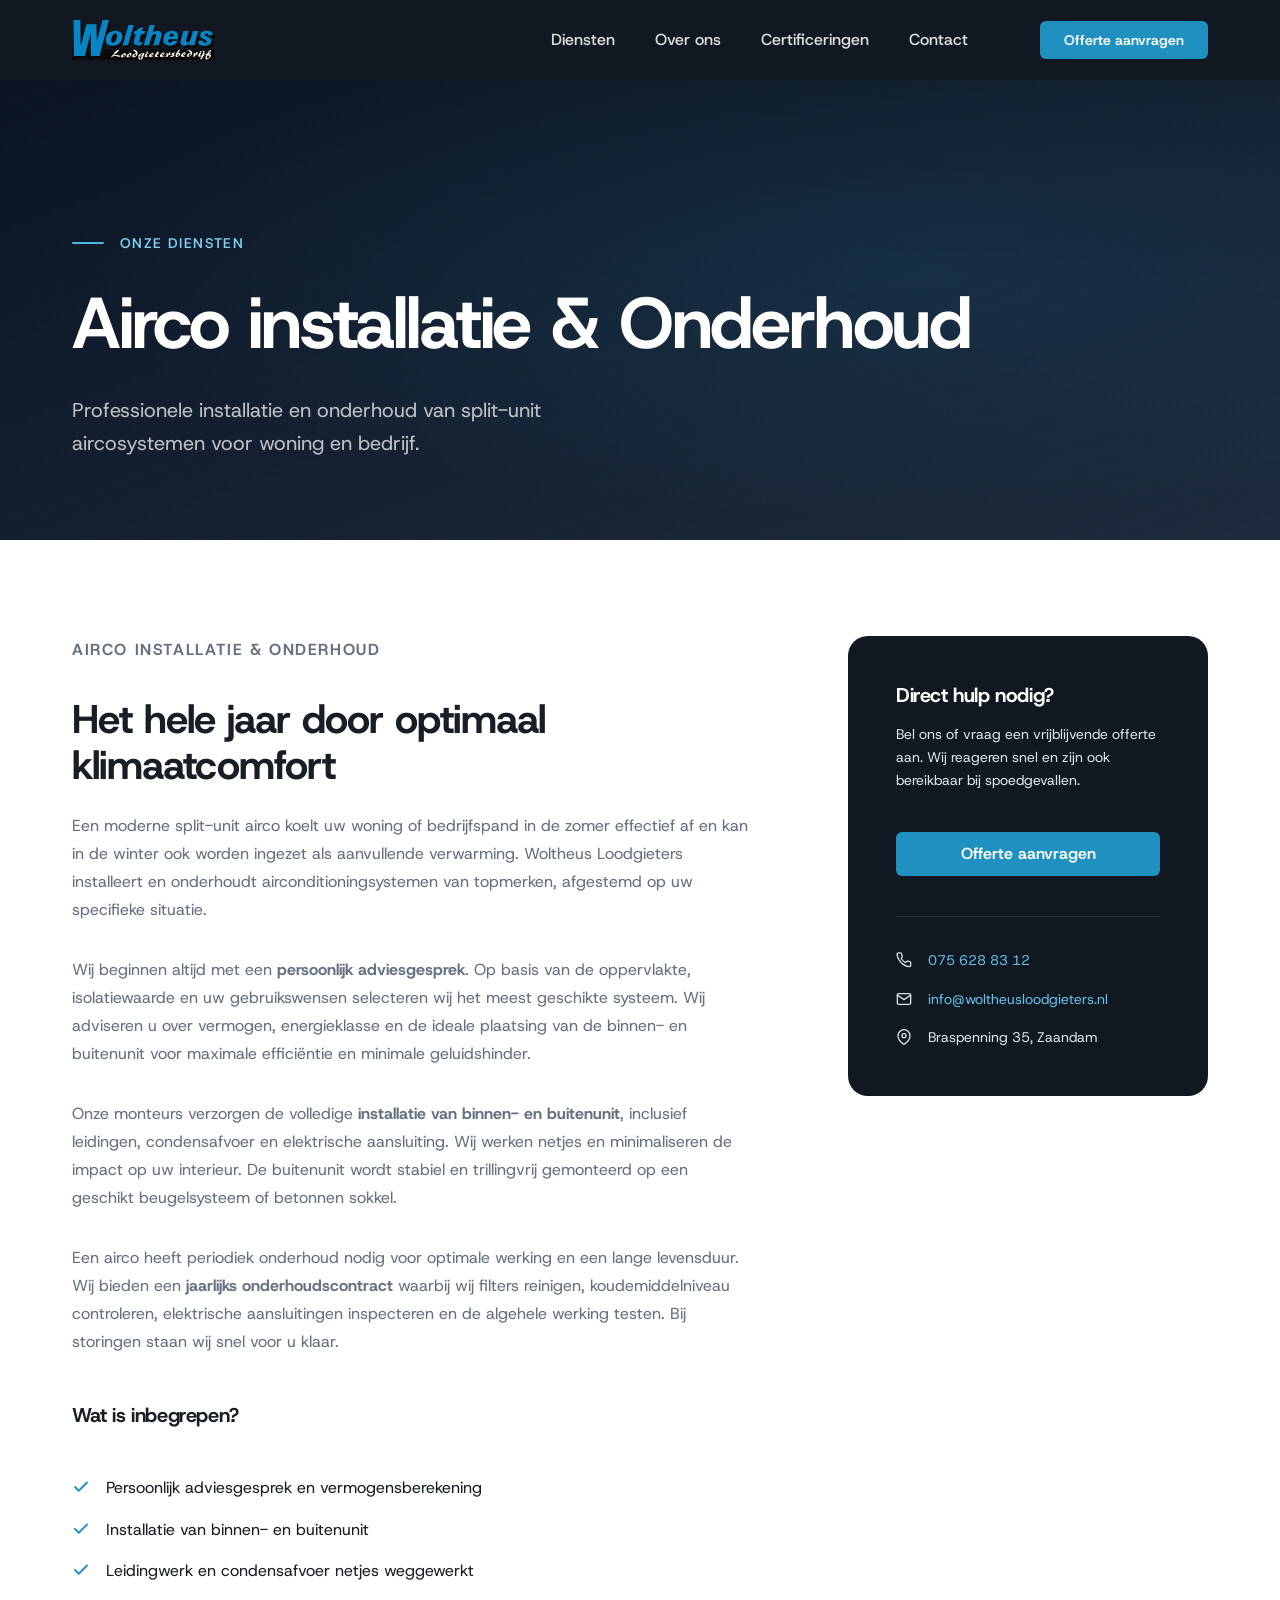
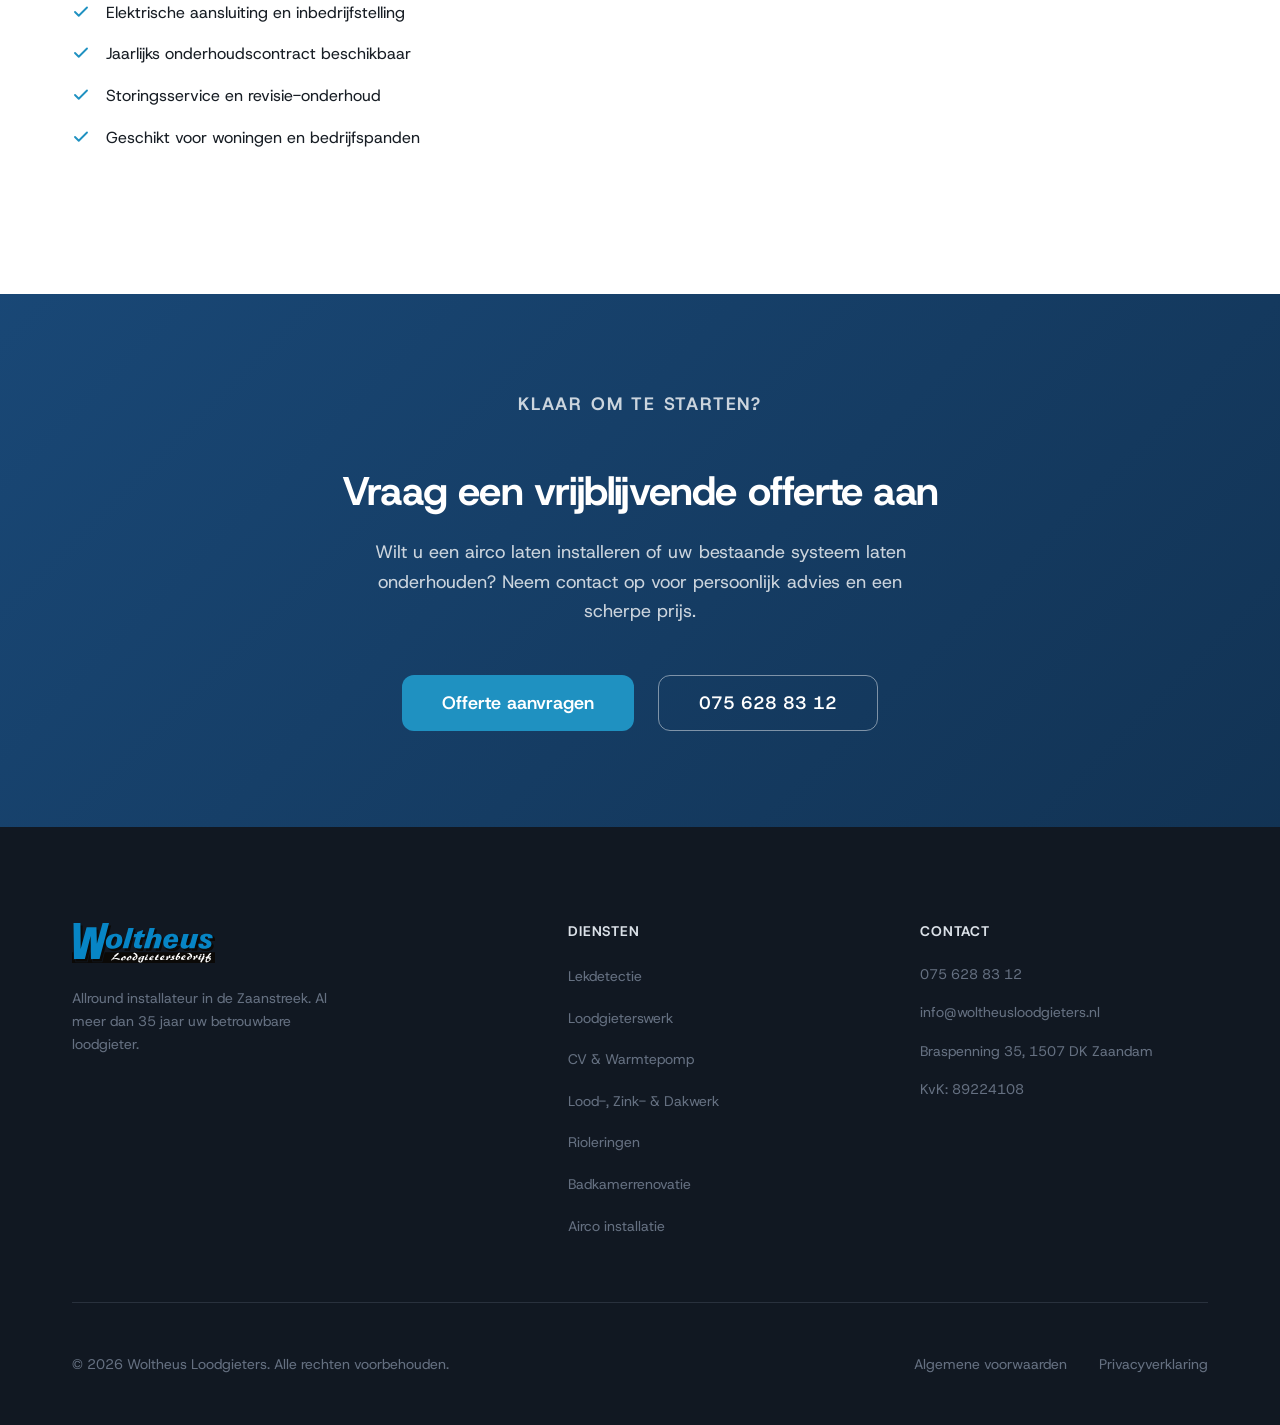
==== commit 93357e9f: "Add files via upload" ====
--- a/diensten/airco.html
+++ b/diensten/airco.html
@@ -264,7 +264,7 @@
   <header class="site-header header--light" id="site-header" role="banner">
     <div class="header-inner container">
       <a href="../index.html" class="header-logo" aria-label="Woltheus Loodgieters – naar de homepage">
-        <img src="../Woltheus - Logo 2026.svg" alt="Woltheus Loodgieters logo" width="160" height="48" />
+        <img src="../images/Woltheus - Logo 2026.svg" alt="Woltheus Loodgieters logo" width="160" height="48" />
       </a>
       <nav class="header-nav" id="main-nav" aria-label="Hoofdnavigatie">
         <ul role="list">
@@ -436,7 +436,7 @@
       <div class="footer-grid">
         <div class="footer-brand">
           <a href="../index.html" aria-label="Woltheus Loodgieters – homepage">
-            <img src="../Woltheus - Logo 2026.svg" alt="Woltheus Loodgieters" width="140" height="42" loading="lazy" />
+            <img src="../images/Woltheus - Logo 2026.svg" alt="Woltheus Loodgieters" width="140" height="42" loading="lazy" />
           </a>
           <p class="footer-tagline">Allround installateur in de Zaanstreek. Al meer dan 35 jaar uw betrouwbare
             loodgieter.</p>
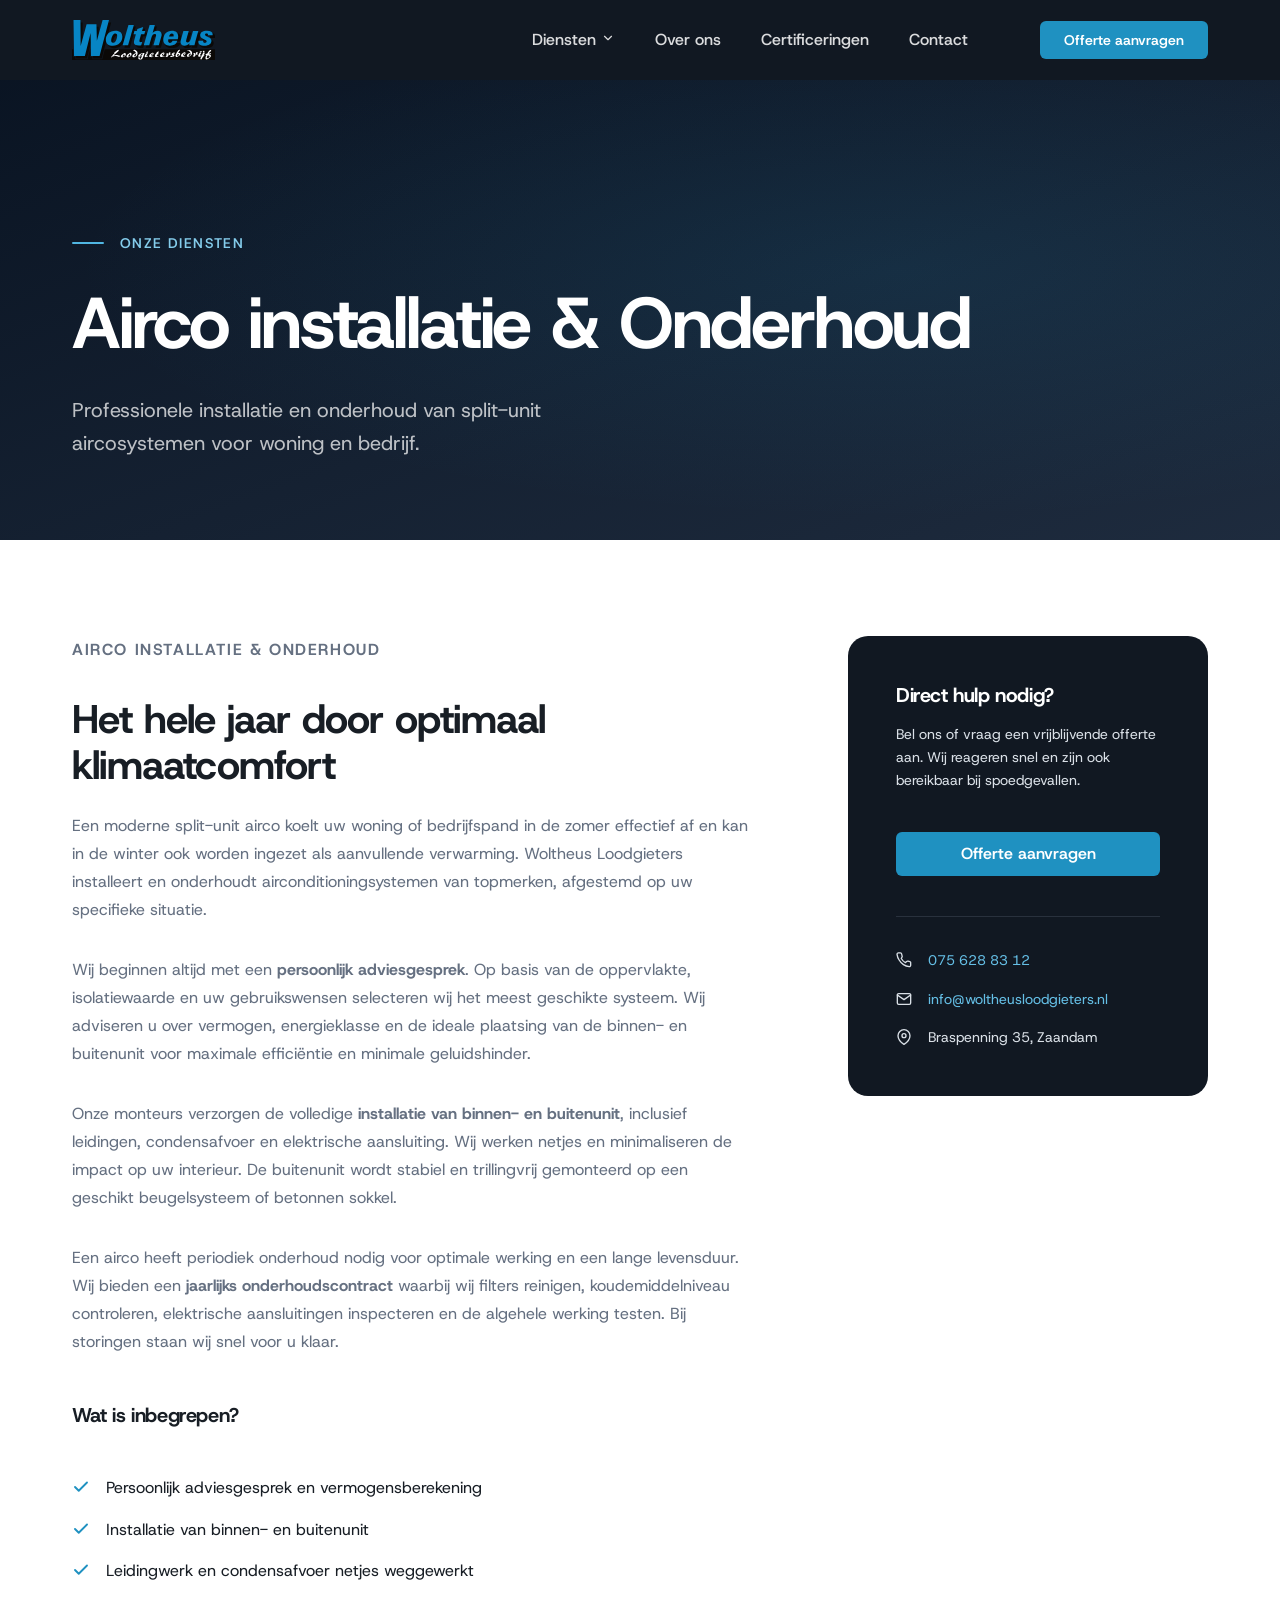
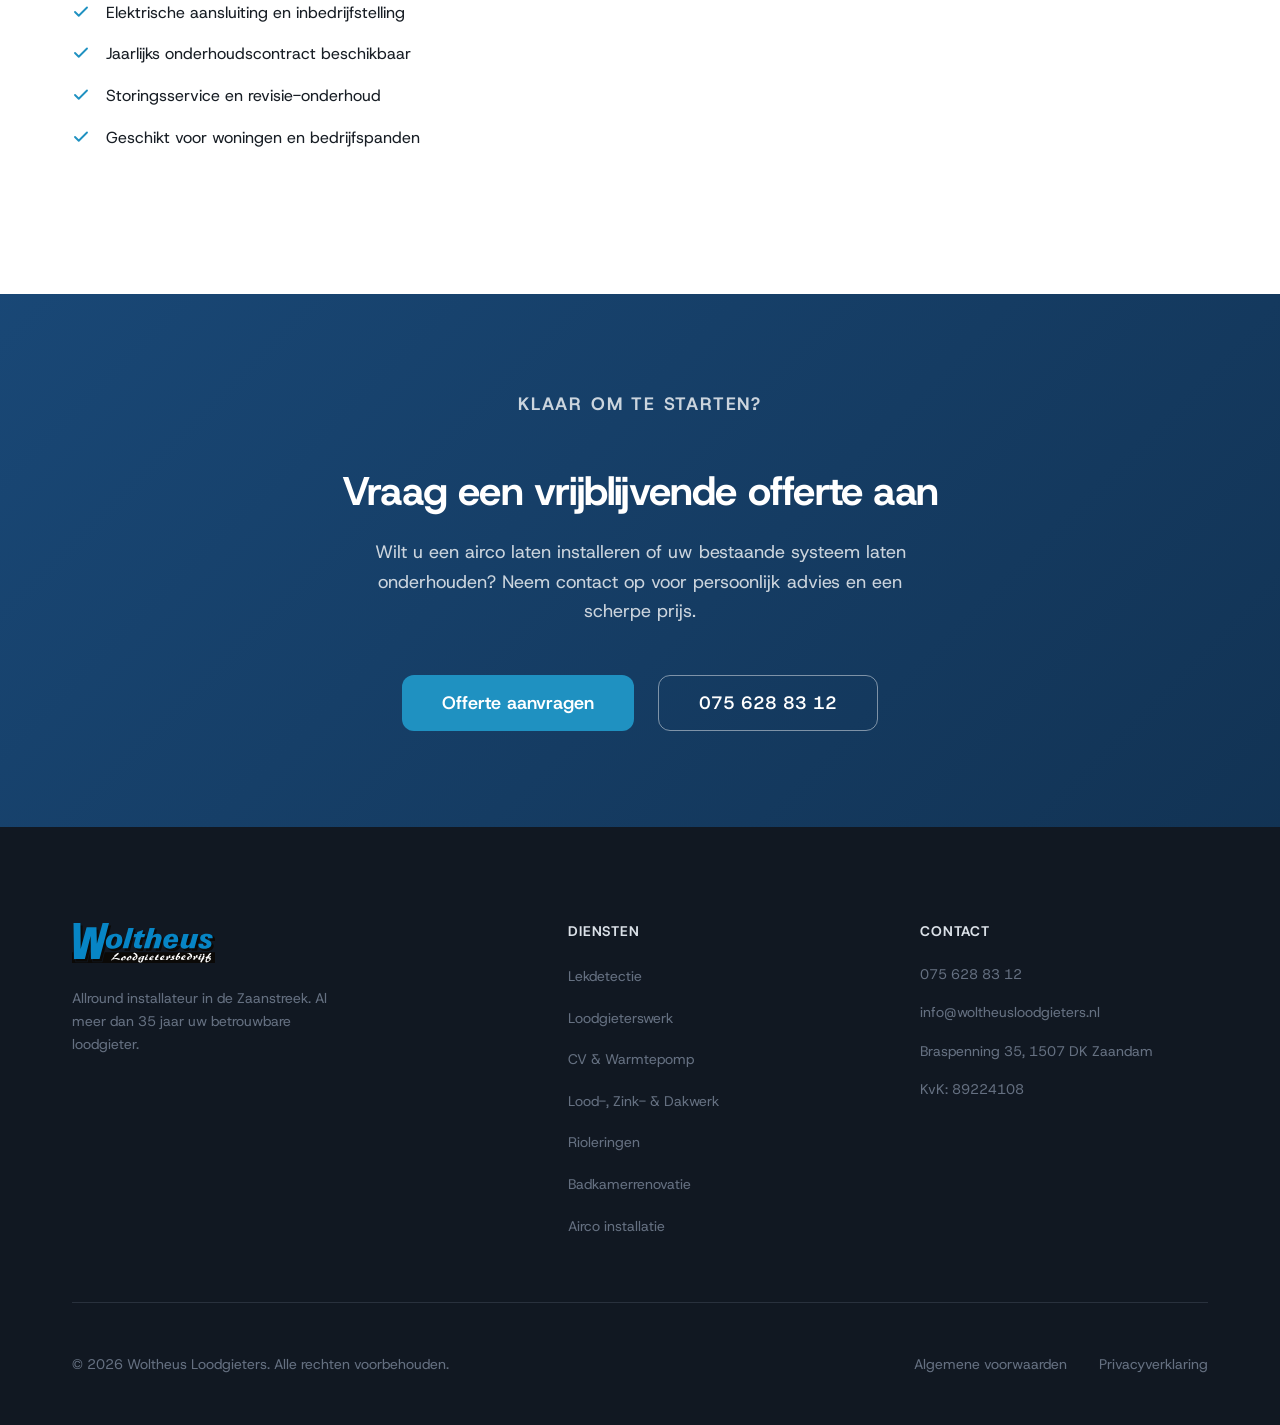
==== commit 7c7683e7: "Add files via upload" ====
--- a/diensten/airco.html
+++ b/diensten/airco.html
@@ -268,7 +268,23 @@
       </a>
       <nav class="header-nav" id="main-nav" aria-label="Hoofdnavigatie">
         <ul role="list">
-          <li><a href="../index.html#diensten">Diensten</a></li>
+          <li class="nav-item-dropdown">
+            <a href="../index.html#diensten" class="nav-link-diensten">
+              Diensten
+              <svg class="dropdown-icon" viewBox="0 0 24 24" fill="none" stroke="currentColor" stroke-width="2" stroke-linecap="round" stroke-linejoin="round">
+                <polyline points="6 9 12 15 18 9"></polyline>
+              </svg>
+            </a>
+            <ul class="nav-dropdown" role="list">
+              <li><a href="./loodgieterswerk.html">Loodgieterswerk</a></li>
+              <li><a href="./badkamerrenovatie.html">Badkamerrenovatie</a></li>
+              <li><a href="./riolering.html">Riolering</a></li>
+              <li><a href="./dakwerk.html">Dakwerk</a></li>
+              <li><a href="./cv-warmtepomp.html">CV & Warmtepomp</a></li>
+              <li><a href="./airco.html">Airconditioning</a></li>
+              <li><a href="./lekdetectie.html">Lekdetectie</a></li>
+            </ul>
+          </li>
           <li><a href="../index.html#over">Over ons</a></li>
           <li><a href="../index.html#certificeringen">Certificeringen</a></li>
           <li><a href="../index.html#contact">Contact</a></li>
--- a/style.css
+++ b/style.css
@@ -1,75 +1,159 @@
+
+/* --- Desktop Nav Dropdown --- */
+.nav-item-dropdown {
+  position: relative;
+}
+
+.nav-link-diensten {
+  display: inline-flex;
+  align-items: center;
+  gap: 4px;
+}
+
+.dropdown-icon {
+  width: 14px;
+  height: 14px;
+  transition: transform var(--transition-fast);
+}
+
+.nav-item-dropdown:hover .dropdown-icon {
+  transform: rotate(180deg);
+}
+
+.nav-dropdown {
+  position: absolute;
+  top: 100%;
+  left: -24px;
+  background-color: var(--color-bg);
+  border: 1px solid var(--color-border);
+  border-radius: var(--radius-md);
+  box-shadow: var(--shadow-md);
+  padding: var(--space-2) 0;
+  min-width: 240px;
+  opacity: 0;
+  visibility: hidden;
+  transform: translateY(10px);
+  transition: opacity var(--transition-base), transform var(--transition-base), visibility var(--transition-base);
+  z-index: 100;
+  display: flex;
+  flex-direction: column;
+}
+
+.header-nav .nav-dropdown {
+  gap: 0 !important;
+}
+
+.nav-item-dropdown:hover .nav-dropdown {
+  opacity: 1;
+  visibility: visible;
+  transform: translateY(0);
+}
+
+.site-header .nav-dropdown a {
+  display: block;
+  padding: 10px var(--space-4);
+  color: var(--color-text) !important;
+  font-size: var(--font-size-sm);
+  font-weight: 500;
+  transition: background-color var(--transition-fast), color var(--transition-fast);
+  text-decoration: none;
+}
+
+.site-header .nav-dropdown a:hover {
+  background-color: var(--color-bg-muted) !important;
+  color: var(--color-brand) !important;
+}
+
+@media (max-width: 900px) {
+  .nav-dropdown {
+    display: none !important;
+  }
+}
+
 /* ============================================================
    CSS CUSTOM PROPERTIES (DESIGN TOKENS)
    ============================================================ */
 :root {
   /* Brand colours */
-  --color-brand:          hsl(210, 65%, 28%);   /* deep navy-blue */
-  --color-brand-hover:    hsl(210, 65%, 22%);
-  --color-accent:         hsl(198, 72%, 44%);   /* vibrant teal-blue */
-  --color-accent-hover:   hsl(198, 72%, 36%);
+  --color-brand: hsl(210, 65%, 28%);
+  /* deep navy-blue */
+  --color-brand-hover: hsl(210, 65%, 22%);
+  --color-accent: hsl(198, 72%, 44%);
+  /* vibrant teal-blue */
+  --color-accent-hover: hsl(198, 72%, 36%);
 
   /* Surface colours */
-  --color-bg:             hsl(0, 0%, 100%);
-  --color-bg-muted:       hsl(210, 20%, 97%);
-  --color-bg-dark:        hsl(215, 35%, 10%);
-  --color-bg-dark-card:   hsl(215, 30%, 14%);
+  --color-bg: hsl(0, 0%, 100%);
+  --color-bg-muted: hsl(210, 20%, 97%);
+  --color-bg-dark: hsl(215, 35%, 10%);
+  --color-bg-dark-card: hsl(215, 30%, 14%);
 
   /* Text colours */
-  --color-text:           hsl(215, 20%, 12%);
-  --color-text-muted:     hsl(215, 12%, 45%);
-  --color-text-light:     hsl(210, 20%, 88%);
-  --color-text-on-dark:   hsl(0, 0%, 100%);
+  --color-text: hsl(215, 20%, 12%);
+  --color-text-muted: hsl(215, 12%, 45%);
+  --color-text-light: hsl(210, 20%, 88%);
+  --color-text-on-dark: hsl(0, 0%, 100%);
 
   /* Utility */
-  --color-border:         hsl(210, 15%, 90%);
-  --color-border-dark:    hsl(215, 20%, 20%);
-  --color-success:        hsl(150, 60%, 40%);
-  --color-warning:        hsl(40, 90%, 50%);
-  --color-error:          hsl(0, 72%, 50%);
+  --color-border: hsl(210, 15%, 90%);
+  --color-border-dark: hsl(215, 20%, 20%);
+  --color-success: hsl(150, 60%, 40%);
+  --color-warning: hsl(40, 90%, 50%);
+  --color-error: hsl(0, 72%, 50%);
 
   /* Spacing (8px grid) */
-  --space-1:  8px;
-  --space-2:  16px;
-  --space-3:  24px;
-  --space-4:  32px;
-  --space-5:  40px;
-  --space-6:  48px;
-  --space-7:  56px;
-  --space-8:  64px;
+  --space-1: 8px;
+  --space-2: 16px;
+  --space-3: 24px;
+  --space-4: 32px;
+  --space-5: 40px;
+  --space-6: 48px;
+  --space-7: 56px;
+  --space-8: 64px;
   --space-10: 80px;
   --space-12: 96px;
   --space-16: 128px;
 
   /* Typography */
   --font-body: 'Host Grotesk', system-ui, -apple-system, sans-serif;
-  --font-size-xs:   0.75rem;   /* 12px */
-  --font-size-sm:   0.875rem;  /* 14px */
-  --font-size-base: 1rem;      /* 16px */
-  --font-size-md:   1.125rem;  /* 18px */
-  --font-size-lg:   1.25rem;   /* 20px */
-  --font-size-xl:   1.5rem;    /* 24px */
-  --font-size-2xl:  2rem;      /* 32px */
-  --font-size-3xl:  2.5rem;    /* 40px */
-  --font-size-4xl:  3.25rem;   /* 52px */
-  --font-size-5xl:  4.5rem;    /* 72px */
+  --font-size-xs: 0.75rem;
+  /* 12px */
+  --font-size-sm: 0.875rem;
+  /* 14px */
+  --font-size-base: 1rem;
+  /* 16px */
+  --font-size-md: 1.125rem;
+  /* 18px */
+  --font-size-lg: 1.25rem;
+  /* 20px */
+  --font-size-xl: 1.5rem;
+  /* 24px */
+  --font-size-2xl: 2rem;
+  /* 32px */
+  --font-size-3xl: 2.5rem;
+  /* 40px */
+  --font-size-4xl: 3.25rem;
+  /* 52px */
+  --font-size-5xl: 4.5rem;
+  /* 72px */
 
   /* Radii */
-  --radius-sm:  6px;
-  --radius-md:  12px;
-  --radius-lg:  20px;
-  --radius-xl:  32px;
+  --radius-sm: 6px;
+  --radius-md: 12px;
+  --radius-lg: 20px;
+  --radius-xl: 32px;
   --radius-full: 9999px;
 
   /* Shadows */
-  --shadow-sm:  0 1px 3px hsla(215, 30%, 10%, 0.08), 0 1px 2px hsla(215, 30%, 10%, 0.06);
-  --shadow-md:  0 4px 16px hsla(215, 30%, 10%, 0.10), 0 2px 6px hsla(215, 30%, 10%, 0.06);
-  --shadow-lg:  0 8px 32px hsla(215, 30%, 10%, 0.14), 0 4px 12px hsla(215, 30%, 10%, 0.08);
-  --shadow-xl:  0 20px 60px hsla(215, 30%, 10%, 0.18);
+  --shadow-sm: 0 1px 3px hsla(215, 30%, 10%, 0.08), 0 1px 2px hsla(215, 30%, 10%, 0.06);
+  --shadow-md: 0 4px 16px hsla(215, 30%, 10%, 0.10), 0 2px 6px hsla(215, 30%, 10%, 0.06);
+  --shadow-lg: 0 8px 32px hsla(215, 30%, 10%, 0.14), 0 4px 12px hsla(215, 30%, 10%, 0.08);
+  --shadow-xl: 0 20px 60px hsla(215, 30%, 10%, 0.18);
 
   /* Transitions */
-  --transition-fast:   150ms ease;
-  --transition-base:   250ms ease;
-  --transition-slow:   400ms ease;
+  --transition-fast: 150ms ease;
+  --transition-base: 250ms ease;
+  --transition-slow: 400ms ease;
 
   /* Layout */
   --max-width: 1200px;
@@ -80,6 +164,7 @@
    REDUCED MOTION
    ============================================================ */
 @media (prefers-reduced-motion: reduce) {
+
   *,
   *::before,
   *::after {
@@ -93,7 +178,9 @@
 /* ============================================================
    CSS RESET & BASE
    ============================================================ */
-*, *::before, *::after {
+*,
+*::before,
+*::after {
   box-sizing: border-box;
 }
 
@@ -113,22 +200,31 @@
   overflow-x: hidden;
 }
 
-h1, h2, h3, h4, h5, h6 {
+h1,
+h2,
+h3,
+h4,
+h5,
+h6 {
   margin: 0;
   line-height: 1.15;
   font-weight: 700;
   letter-spacing: -0.02em;
 }
 
-p { margin: 0; }
-
-ul, ol {
+p {
+  margin: 0;
+}
+
+ul,
+ol {
   list-style: none;
   margin: 0;
   padding: 0;
 }
 
-img, video {
+img,
+video {
   max-width: 100%;
   display: block;
 }
@@ -138,7 +234,9 @@
   text-decoration: none;
 }
 
-address { font-style: normal; }
+address {
+  font-style: normal;
+}
 
 button {
   cursor: pointer;
@@ -147,7 +245,9 @@
   font-family: inherit;
 }
 
-input, textarea, select {
+input,
+textarea,
+select {
   font-family: inherit;
   font-size: inherit;
 }
@@ -227,9 +327,9 @@
   font-size: var(--font-size-base);
   line-height: 1;
   transition: background-color var(--transition-fast),
-              color var(--transition-fast),
-              transform var(--transition-fast),
-              box-shadow var(--transition-fast);
+    color var(--transition-fast),
+    transform var(--transition-fast),
+    box-shadow var(--transition-fast);
   text-decoration: none;
   white-space: nowrap;
 }
@@ -238,6 +338,7 @@
   .btn:hover {
     transform: translateY(-1px);
   }
+
   .btn:active {
     transform: translateY(0);
   }
@@ -290,8 +391,8 @@
   background-color: transparent;
   /* Animate hide/show + background colour change */
   transition: transform 0.38s cubic-bezier(0.4, 0, 0.2, 1),
-              background-color var(--transition-slow),
-              box-shadow var(--transition-slow);
+    background-color var(--transition-slow),
+    box-shadow var(--transition-slow);
 }
 
 /* Slide fully out of view when user scrolls DOWN */
@@ -383,9 +484,11 @@
 .hamburger[aria-expanded="true"] span:nth-child(1) {
   transform: translateY(7px) rotate(45deg);
 }
+
 .hamburger[aria-expanded="true"] span:nth-child(2) {
   opacity: 0;
 }
+
 .hamburger[aria-expanded="true"] span:nth-child(3) {
   transform: translateY(-7px) rotate(-45deg);
 }
@@ -406,7 +509,8 @@
 */
 .hero {
   position: relative;
-  height: calc(100vh + 150px); /* matches shrinkOver in main.js */
+  height: calc(100vh + 150px);
+  /* matches shrinkOver in main.js */
   /* White shows as the surrounding "border" when box shrinks */
   background-color: var(--color-bg);
 }
@@ -448,12 +552,10 @@
 .hero-overlay {
   position: absolute;
   inset: 0;
-  background: linear-gradient(
-    160deg,
-    hsla(215, 60%, 8%, 0.82) 0%,
-    hsla(215, 50%, 12%, 0.55) 55%,
-    hsla(215, 40%, 16%, 0.32) 100%
-  );
+  background: linear-gradient(160deg,
+      hsla(215, 60%, 8%, 0.82) 0%,
+      hsla(215, 50%, 12%, 0.55) 55%,
+      hsla(215, 40%, 16%, 0.32) 100%);
 }
 
 /* Text: pinned to the bottom-left corner of the shrink box */
@@ -476,7 +578,8 @@
   letter-spacing: 0.1em;
   text-transform: uppercase;
   color: var(--color-accent);
-  margin-bottom: var(--space-1); /* consistent 8px gap to heading below */
+  margin-bottom: var(--space-1);
+  /* consistent 8px gap to heading below */
 }
 
 /* Hero variant of eyebrow (light coloured for dark bg) */
@@ -553,8 +656,15 @@
   }
 
   @keyframes bounce {
-    0%, 100% { transform: translateY(0); }
-    50%       { transform: translateY(6px); }
+
+    0%,
+    100% {
+      transform: translateY(0);
+    }
+
+    50% {
+      transform: translateY(6px);
+    }
   }
 }
 
@@ -611,8 +721,8 @@
   border-radius: var(--radius-lg);
   padding: var(--space-5);
   transition: border-color var(--transition-base),
-              box-shadow var(--transition-base),
-              transform var(--transition-base);
+    box-shadow var(--transition-base),
+    transform var(--transition-base);
 }
 
 @media (prefers-reduced-motion: no-preference) {
@@ -652,7 +762,8 @@
   font-size: var(--font-size-sm);
   color: var(--color-text-muted);
   line-height: 1.65;
-  flex: 1; /* push CTA to bottom */
+  flex: 1;
+  /* push CTA to bottom */
 }
 
 /* Clickable link wrapper inside each card */
@@ -863,7 +974,8 @@
   display: grid;
   grid-template-columns: 1fr 1.2fr;
   gap: var(--space-6);
-  align-items: stretch; /* both columns share same height */
+  align-items: stretch;
+  /* both columns share same height */
 }
 
 /* Left column stacks info on top, map fills the rest */
@@ -887,7 +999,8 @@
 
 .contact-link {
   display: flex;
-  align-items: center; /* vertically centre text with the icon */
+  align-items: center;
+  /* vertically centre text with the icon */
   gap: var(--space-2);
   font-size: var(--font-size-base);
   color: var(--color-text);
@@ -918,7 +1031,8 @@
 }
 
 .contact-link--address {
-  align-items: flex-start; /* address wraps so keep top-aligned */
+  align-items: flex-start;
+  /* address wraps so keep top-aligned */
   color: var(--color-text);
 }
 
@@ -931,7 +1045,8 @@
 
 /* Google Maps embed – fills remaining height in left column */
 .contact-map {
-  flex: 1;              /* grow to fill space left by contact-info */
+  flex: 1;
+  /* grow to fill space left by contact-info */
   margin-top: var(--space-5);
   border: 1.5px solid var(--color-border);
   border-radius: var(--radius-lg);
@@ -1122,11 +1237,25 @@
     transform: translateY(0);
   }
 
-  .reveal-delay-1 { transition-delay: 100ms; }
-  .reveal-delay-2 { transition-delay: 200ms; }
-  .reveal-delay-3 { transition-delay: 300ms; }
-  .reveal-delay-4 { transition-delay: 400ms; }
-  .reveal-delay-5 { transition-delay: 500ms; }
+  .reveal-delay-1 {
+    transition-delay: 100ms;
+  }
+
+  .reveal-delay-2 {
+    transition-delay: 200ms;
+  }
+
+  .reveal-delay-3 {
+    transition-delay: 300ms;
+  }
+
+  .reveal-delay-4 {
+    transition-delay: 400ms;
+  }
+
+  .reveal-delay-5 {
+    transition-delay: 500ms;
+  }
 }
 
 /* ============================================================
@@ -1181,22 +1310,27 @@
   }
 
   .header-nav {
-    display: none;
+    visibility: hidden;
+    opacity: 0;
+    transform: translateY(-8px);
+    transition: opacity var(--transition-base), transform var(--transition-base), visibility var(--transition-base);
     position: fixed;
-    top: var(--header-height);
+    top: 0;
     left: 0;
     right: 0;
     bottom: 0;
     background-color: hsla(215, 50%, 8%, 0.97);
     backdrop-filter: blur(16px);
     -webkit-backdrop-filter: blur(16px);
-    padding: var(--space-6) var(--space-4);
+    padding: calc(var(--header-height) + var(--space-6)) var(--space-4) var(--space-6) var(--space-4);
     overflow-y: auto;
     z-index: 99;
   }
 
   .header-nav.open {
-    display: block;
+    visibility: visible;
+    opacity: 1;
+    transform: translateY(0);
   }
 
   .header-nav ul {
@@ -1213,11 +1347,67 @@
     display: none;
   }
 
+  .header-logo,
+  .hamburger {
+    position: relative;
+    z-index: 100;
+  }
+
   .hamburger {
     display: flex;
     margin-left: auto;
   }
 
+  /* --- Mobile Hero Layout --- */
+  .hero {
+    height: auto !important;
+    min-height: auto !important;
+    background-color: transparent !important;
+    margin-bottom: var(--space-4) !important;
+  }
+
+  .hero-sticky {
+    height: auto !important;
+    position: static !important;
+  }
+
+  .hero-shrink-box {
+    position: relative !important;
+    inset: auto !important;
+    width: 100% !important;
+    box-sizing: border-box !important;
+    overflow: hidden !important;
+    border-radius: 0 !important;
+    padding: calc(var(--header-height) + var(--space-5)) var(--space-4) var(--space-6) var(--space-4) !important;
+    background-color: hsl(210, 50%, 18%) !important;
+    background-image: radial-gradient(rgba(255, 255, 255, 0.15) 1px, transparent 1px) !important;
+    background-size: 16px 16px !important;
+  }
+
+  .hero-video {
+    display: none !important;
+  }
+
+  .hero-overlay {
+    display: none !important;
+  }
+
+  .hero-content {
+    position: relative !important;
+    bottom: auto !important;
+    left: auto !important;
+    right: auto !important;
+    width: 100% !important;
+    max-width: none !important;
+    transform: none !important;
+    margin: 0 !important;
+    z-index: 2 !important;
+  }
+
+  .hero-scroll {
+    display: none !important;
+  }
+
   .hero-title {
     font-size: clamp(var(--font-size-2xl), 10vw, var(--font-size-3xl));
   }
@@ -1230,6 +1420,8 @@
     width: 100%;
     justify-content: center;
   }
+
+  /* -------------------------- */
 
   .form-row {
     grid-template-columns: 1fr;
@@ -1245,4 +1437,4 @@
     align-items: flex-start;
     gap: var(--space-2);
   }
-}
+}
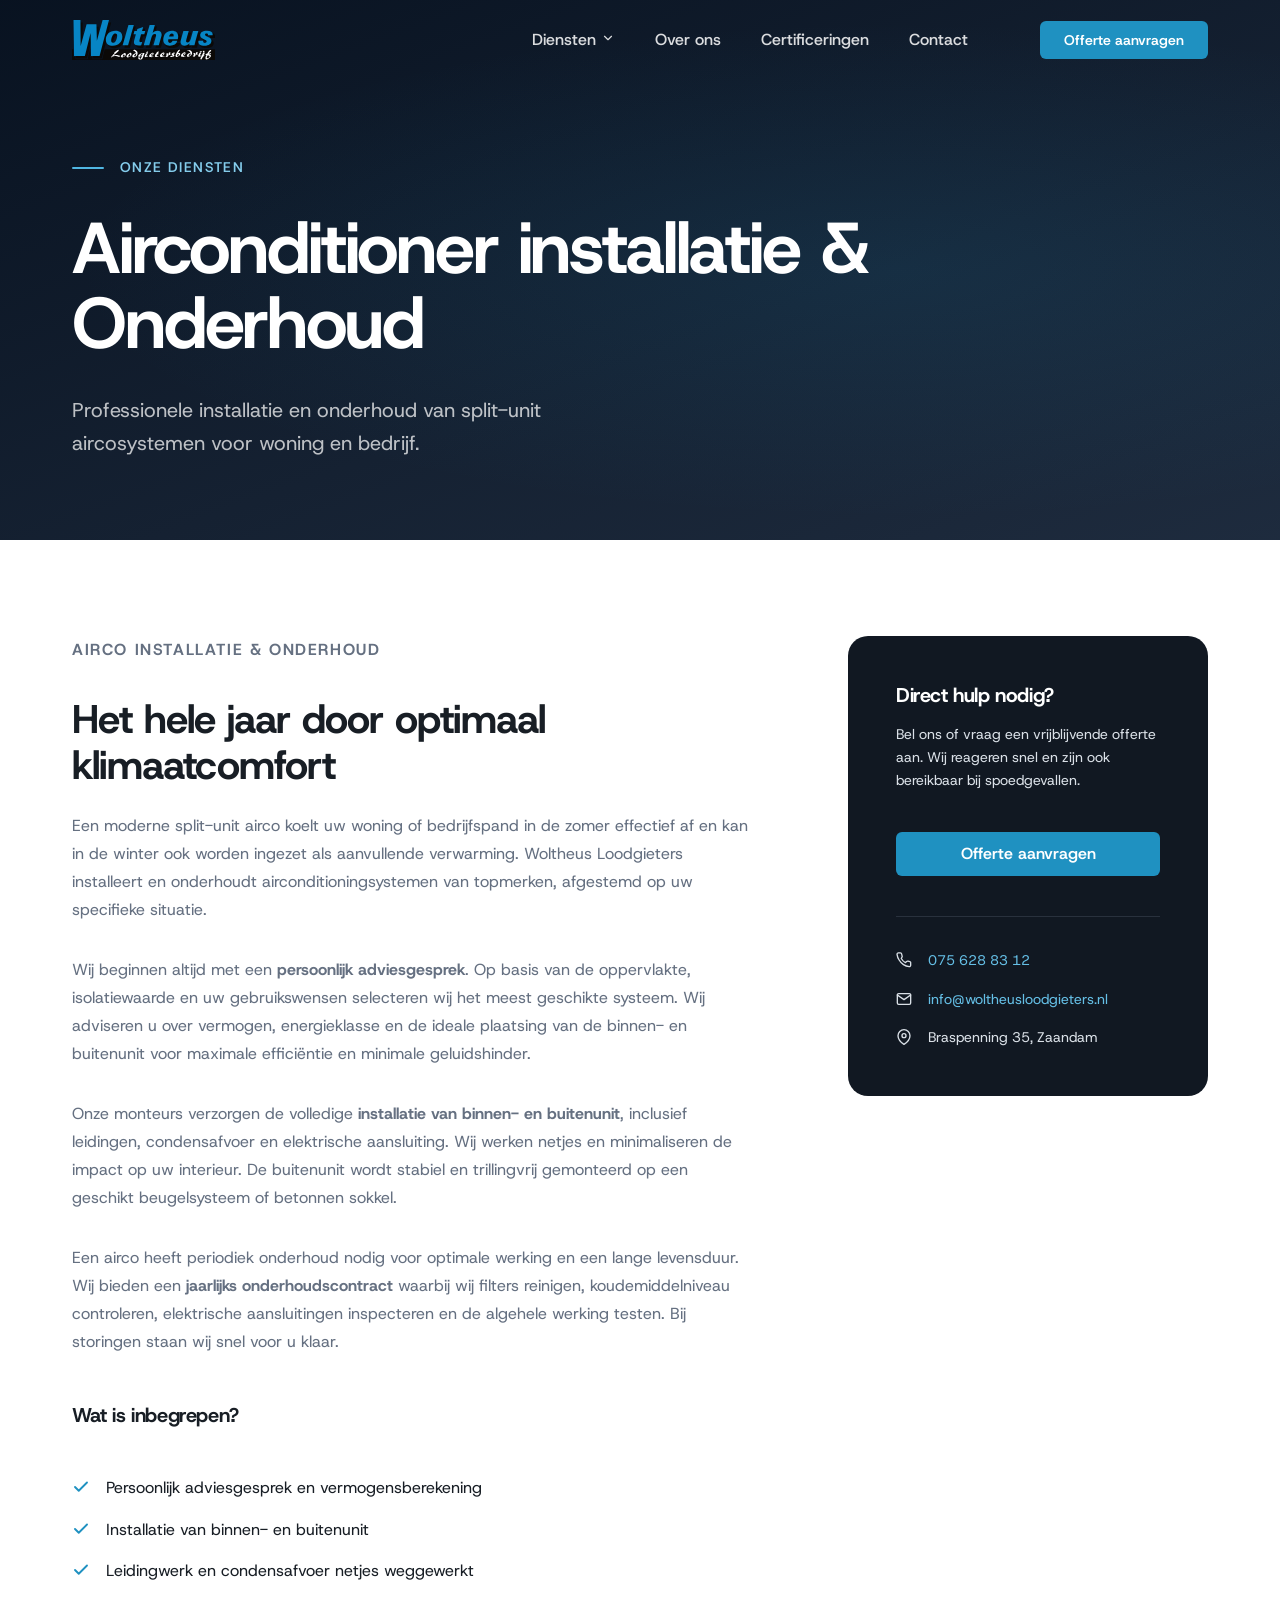
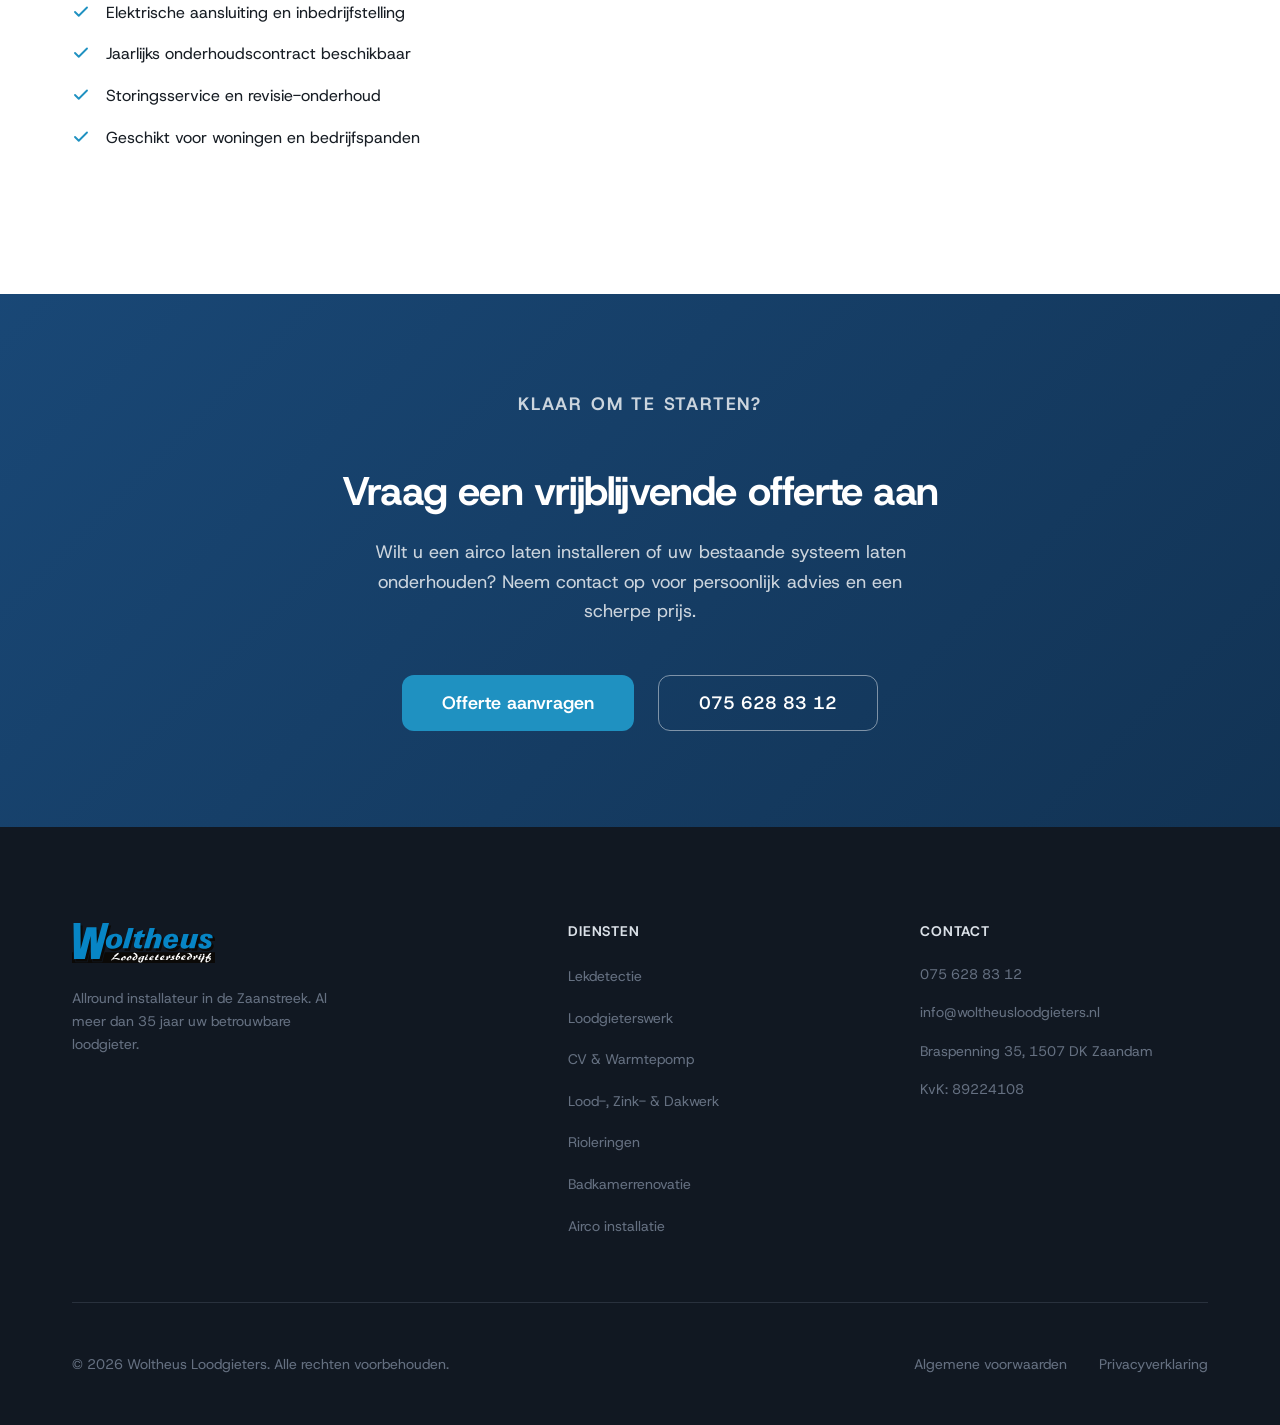
==== commit 00c5f0c8: "Add files via upload" ====
--- a/diensten/airco.html
+++ b/diensten/airco.html
@@ -47,216 +47,6 @@
     rel="stylesheet" />
   <link rel="stylesheet" href="../style.css" />
 
-  <style>
-    .page-hero {
-      background: linear-gradient(160deg, hsl(215, 60%, 8%) 0%, hsl(215, 35%, 18%) 100%);
-      min-height: 60vh;
-      display: flex;
-      align-items: flex-end;
-      padding-bottom: 80px;
-      padding-top: var(--header-height);
-      position: relative;
-    }
-
-    .page-hero::after {
-      content: '';
-      position: absolute;
-      inset: 0;
-      background: radial-gradient(ellipse at 70% 50%, hsla(198, 72%, 44%, 0.12) 0%, transparent 65%);
-      pointer-events: none;
-    }
-
-    .page-hero-content {
-      position: relative;
-      z-index: 1;
-    }
-
-    .page-hero-eyebrow {
-      display: inline-flex;
-      align-items: center;
-      gap: var(--space-2);
-      font-size: var(--font-size-sm);
-      font-weight: 600;
-      letter-spacing: 0.1em;
-      text-transform: uppercase;
-      color: hsl(198, 72%, 72%);
-      margin-bottom: var(--space-4);
-    }
-
-    .page-hero-eyebrow::before {
-      content: '';
-      display: block;
-      width: 32px;
-      height: 2px;
-      background-color: hsl(198, 72%, 60%);
-      border-radius: var(--radius-full);
-    }
-
-    .page-hero-title {
-      font-size: clamp(var(--font-size-3xl), 6vw, var(--font-size-5xl));
-      font-weight: 700;
-      line-height: 1.05;
-      letter-spacing: -0.03em;
-      color: var(--color-text-on-dark);
-      margin-bottom: var(--space-4);
-    }
-
-    .page-hero-sub {
-      font-size: clamp(var(--font-size-base), 2vw, var(--font-size-lg));
-      color: rgba(255, 255, 255, 0.72);
-      max-width: 560px;
-      line-height: 1.65;
-    }
-
-    .site-header {
-      background-color: var(--color-bg-dark);
-    }
-
-    .service-detail {
-      padding-block: var(--space-12);
-    }
-
-    .service-detail-grid {
-      display: grid;
-      grid-template-columns: 1fr 360px;
-      gap: var(--space-12);
-      align-items: start;
-    }
-
-    .service-detail-body h2 {
-      font-size: clamp(var(--font-size-2xl), 4vw, var(--font-size-3xl));
-      margin-bottom: var(--space-3);
-    }
-
-    .service-intro {
-      font-size: var(--font-size-md);
-      color: var(--color-text-muted);
-      line-height: 1.75;
-      margin-bottom: var(--space-6);
-    }
-
-    .service-detail-body p {
-      font-size: var(--font-size-base);
-      color: var(--color-text-muted);
-      line-height: 1.75;
-      margin-bottom: var(--space-4);
-    }
-
-    .service-feature-list {
-      list-style: none;
-      margin: var(--space-6) 0;
-      display: flex;
-      flex-direction: column;
-      gap: var(--space-2);
-    }
-
-    .service-feature-list li {
-      display: flex;
-      align-items: flex-start;
-      gap: var(--space-2);
-      font-size: var(--font-size-base);
-      color: var(--color-text);
-    }
-
-    .service-feature-list li svg {
-      flex-shrink: 0;
-      margin-top: 3px;
-      color: var(--color-accent);
-    }
-
-    .service-sidebar-card {
-      background-color: var(--color-bg-dark);
-      border-radius: var(--radius-lg);
-      padding: var(--space-6);
-      color: var(--color-text-on-dark);
-      position: sticky;
-      top: calc(var(--header-height) + var(--space-4));
-    }
-
-    .service-sidebar-card h3 {
-      font-size: var(--font-size-lg);
-      margin-bottom: var(--space-2);
-      color: var(--color-text-on-dark);
-    }
-
-    .service-sidebar-card p {
-      font-size: var(--font-size-sm);
-      color: var(--color-text-light);
-      line-height: 1.65;
-      margin-bottom: var(--space-5);
-    }
-
-    .service-sidebar-card .btn {
-      display: flex;
-      width: 100%;
-      justify-content: center;
-    }
-
-    .sidebar-contact-list {
-      margin-top: var(--space-5);
-      display: flex;
-      flex-direction: column;
-      gap: var(--space-2);
-      border-top: 1px solid var(--color-border-dark);
-      padding-top: var(--space-4);
-    }
-
-    .sidebar-contact-list li {
-      display: flex;
-      align-items: center;
-      gap: var(--space-2);
-      font-size: var(--font-size-sm);
-      color: var(--color-text-light);
-    }
-
-    .sidebar-contact-list li a {
-      color: hsl(198, 72%, 65%);
-      transition: color var(--transition-fast);
-    }
-
-    .sidebar-contact-list li a:hover {
-      color: var(--color-text-on-dark);
-    }
-
-    .service-cta {
-      background: linear-gradient(135deg, var(--color-brand) 0%, hsl(210, 65%, 20%) 100%);
-      padding-block: var(--space-12);
-      text-align: center;
-      color: var(--color-text-on-dark);
-    }
-
-    .service-cta h2 {
-      font-size: clamp(var(--font-size-2xl), 4vw, var(--font-size-3xl));
-      margin-bottom: var(--space-3);
-      color: var(--color-text-on-dark);
-    }
-
-    .service-cta p {
-      font-size: var(--font-size-md);
-      color: rgba(255, 255, 255, 0.78);
-      max-width: 560px;
-      margin-inline: auto;
-      margin-bottom: var(--space-6);
-      line-height: 1.65;
-    }
-
-    .service-cta-actions {
-      display: flex;
-      justify-content: center;
-      flex-wrap: wrap;
-      gap: var(--space-3);
-    }
-
-    @media (max-width: 900px) {
-      .service-detail-grid {
-        grid-template-columns: 1fr;
-      }
-
-      .service-sidebar-card {
-        position: static;
-      }
-    }
-  </style>
 </head>
 
 <body>
@@ -266,29 +56,30 @@
       <a href="../index.html" class="header-logo" aria-label="Woltheus Loodgieters – naar de homepage">
         <img src="../images/Woltheus - Logo 2026.svg" alt="Woltheus Loodgieters logo" width="160" height="48" />
       </a>
-      <nav class="header-nav" id="main-nav" aria-label="Hoofdnavigatie">
-        <ul role="list">
+            <nav class="header-nav" id="main-nav" aria-label="Hoofdnavigatie">
+        <ul role="list">
           <li class="nav-item-dropdown">
             <a href="../index.html#diensten" class="nav-link-diensten">
               Diensten
-              <svg class="dropdown-icon" viewBox="0 0 24 24" fill="none" stroke="currentColor" stroke-width="2" stroke-linecap="round" stroke-linejoin="round">
+              <svg class="dropdown-icon" viewBox="0 0 24 24" fill="none" stroke="currentColor" stroke-width="2"
+                stroke-linecap="round" stroke-linejoin="round">
                 <polyline points="6 9 12 15 18 9"></polyline>
               </svg>
             </a>
             <ul class="nav-dropdown" role="list">
+              <li><a href="./airco.html">Airconditioning</a></li>
+              <li><a href="./badkamerrenovatie.html">Badkamerrenovatie</a></li>
+              <li><a href="./cv-warmtepomp.html">CV & Warmtepomp</a></li>
+              <li><a href="./dakwerk.html">Dakwerk</a></li>
+              <li><a href="./lekdetectie.html">Lekdetectie</a></li>
               <li><a href="./loodgieterswerk.html">Loodgieterswerk</a></li>
-              <li><a href="./badkamerrenovatie.html">Badkamerrenovatie</a></li>
               <li><a href="./riolering.html">Riolering</a></li>
-              <li><a href="./dakwerk.html">Dakwerk</a></li>
-              <li><a href="./cv-warmtepomp.html">CV & Warmtepomp</a></li>
-              <li><a href="./airco.html">Airconditioning</a></li>
-              <li><a href="./lekdetectie.html">Lekdetectie</a></li>
             </ul>
-          </li>
-          <li><a href="../index.html#over">Over ons</a></li>
-          <li><a href="../index.html#certificeringen">Certificeringen</a></li>
-          <li><a href="../index.html#contact">Contact</a></li>
-        </ul>
+          </li>
+          <li><a href="../index.html#over">Over ons</a></li>
+          <li><a href="../index.html#certificeringen">Certificeringen</a></li>
+          <li><a href="../index.html#contact">Contact</a></li>
+        </ul>
       </nav>
       <a href="../index.html#contact" class="btn btn-primary header-cta">Offerte aanvragen</a>
       <button class="hamburger" id="hamburger-btn" aria-label="Menu openen" aria-expanded="false"
@@ -303,7 +94,7 @@
     <section class="page-hero" aria-label="Airco hero">
       <div class="container page-hero-content">
         <p class="page-hero-eyebrow">Onze diensten</p>
-        <h1 class="page-hero-title">Airco installatie &amp; Onderhoud</h1>
+        <h1 class="page-hero-title">Airconditioner installatie &amp; Onderhoud</h1>
         <p class="page-hero-sub">Professionele installatie en onderhoud van split-unit aircosystemen voor woning en
           bedrijf.</p>
       </div>
@@ -452,7 +243,8 @@
       <div class="footer-grid">
         <div class="footer-brand">
           <a href="../index.html" aria-label="Woltheus Loodgieters – homepage">
-            <img src="../images/Woltheus - Logo 2026.svg" alt="Woltheus Loodgieters" width="140" height="42" loading="lazy" />
+            <img src="../images/Woltheus - Logo 2026.svg" alt="Woltheus Loodgieters" width="140" height="42"
+              loading="lazy" />
           </a>
           <p class="footer-tagline">Allround installateur in de Zaanstreek. Al meer dan 35 jaar uw betrouwbare
             loodgieter.</p>
@@ -494,4 +286,4 @@
   <script src="../main.js"></script>
 </body>
 
-</html>
+</html>
--- a/style.css
+++ b/style.css
@@ -28,7 +28,7 @@
   border: 1px solid var(--color-border);
   border-radius: var(--radius-md);
   box-shadow: var(--shadow-md);
-  padding: var(--space-2) 0;
+  padding: var(--space-2);
   min-width: 240px;
   opacity: 0;
   visibility: hidden;
@@ -40,19 +40,25 @@
 }
 
 .header-nav .nav-dropdown {
-  gap: 0 !important;
-}
-
-.nav-item-dropdown:hover .nav-dropdown {
-  opacity: 1;
-  visibility: visible;
-  transform: translateY(0);
+  gap: 4px !important;
+  align-items: stretch;
+}
+
+@media (min-width: 901px) {
+  .nav-item-dropdown:hover .nav-dropdown {
+    opacity: 1;
+    visibility: visible;
+    transform: translateY(0);
+  }
 }
 
 .site-header .nav-dropdown a {
   display: block;
-  padding: 10px var(--space-4);
-  color: var(--color-text) !important;
+  width: 100%;
+  text-align: left;
+  border-radius: var(--radius-sm);
+  padding: 8px var(--space-2);
+  color: var(--color-text-muted) !important;
   font-size: var(--font-size-sm);
   font-weight: 500;
   transition: background-color var(--transition-fast), color var(--transition-fast);
@@ -61,12 +67,46 @@
 
 .site-header .nav-dropdown a:hover {
   background-color: var(--color-bg-muted) !important;
-  color: var(--color-brand) !important;
+  color: var(--color-accent) !important;
 }
 
 @media (max-width: 900px) {
+  .nav-item-dropdown {
+    display: flex;
+    flex-direction: column;
+    align-items: center;
+    width: 100%;
+  }
   .nav-dropdown {
-    display: none !important;
+    display: flex;
+    position: static;
+    box-shadow: none;
+    border: none;
+    background: transparent;
+    padding-block: 0;
+    padding-left: 0;
+    max-height: 0;
+    overflow: hidden;
+    opacity: 0;
+    visibility: hidden;
+    transform: translateY(-10px);
+    transition: max-height 0.35s ease-out, opacity 0.3s ease-out, transform 0.3s ease-out, visibility 0.35s !important;
+  }
+  .nav-item-dropdown.is-open .nav-dropdown {
+    max-height: 400px;
+    opacity: 1;
+    visibility: visible;
+    transform: translateY(0);
+  }
+  .site-header .header-nav .nav-dropdown a {
+    color: rgba(255, 255, 255, 0.9) !important;
+    font-size: var(--font-size-md) !important;
+    text-align: left !important;
+    padding-left: 0 !important;
+  }
+  .site-header .header-nav .nav-dropdown a:hover {
+    background-color: rgba(255, 255, 255, 0.08) !important;
+    color: #fff !important;
   }
 }
 
@@ -188,6 +228,8 @@
   scroll-behavior: smooth;
   -webkit-font-smoothing: antialiased;
   -moz-osx-font-smoothing: grayscale;
+  overflow-x: hidden;
+  width: 100%;
 }
 
 body {
@@ -198,6 +240,7 @@
   background-color: var(--color-bg);
   line-height: 1.6;
   overflow-x: hidden;
+  width: 100%;
 }
 
 h1,
@@ -685,6 +728,14 @@
   gap: var(--space-5) var(--space-8);
 }
 
+@media (max-width: 768px) {
+  .trust-list {
+    display: grid;
+    grid-template-columns: 1fr 1fr;
+    gap: var(--space-4) var(--space-2);
+  }
+}
+
 .trust-item {
   display: flex;
   align-items: center;
@@ -1006,6 +1057,7 @@
   color: var(--color-text);
   transition: color var(--transition-fast);
   font-style: normal;
+  overflow-wrap: anywhere;
 }
 
 .contact-link:hover {
@@ -1067,6 +1119,9 @@
   border: 1.5px solid var(--color-border);
   border-radius: var(--radius-lg);
   padding: var(--space-6);
+  min-width: 0;
+  width: 100%;
+  box-sizing: border-box;
 }
 
 .contact-form {
@@ -1110,6 +1165,9 @@
   transition: border-color var(--transition-fast), box-shadow var(--transition-fast);
   outline: none;
   width: 100%;
+  max-width: 100%;
+  min-width: 0;
+  box-sizing: border-box;
 }
 
 .form-group input:focus,
@@ -1301,6 +1359,14 @@
    RESPONSIVE – MOBILE (≤ 640px)
    ============================================================ */
 @media (max-width: 640px) {
+  .container {
+    padding-inline: var(--space-2);
+  }
+  
+  .contact-form-wrap {
+    padding: var(--space-4);
+  }
+
   .section {
     padding-block: var(--space-10);
   }
@@ -1338,9 +1404,18 @@
     gap: var(--space-1);
   }
 
-  .header-nav a {
+  .site-header .header-nav a,
+  .site-header.header--light .header-nav a {
     font-size: var(--font-size-xl);
     padding: var(--space-2);
+    color: var(--color-text-on-dark);
+    background-color: transparent;
+  }
+
+  .site-header .header-nav a:hover,
+  .site-header.header--light .header-nav a:hover {
+    color: var(--color-text-on-dark);
+    background-color: rgba(255, 255, 255, 0.08);
   }
 
   .header-cta {
@@ -1356,6 +1431,11 @@
   .hamburger {
     display: flex;
     margin-left: auto;
+  }
+
+  .site-header .hamburger[aria-expanded="true"] span,
+  .site-header.header--light .hamburger[aria-expanded="true"] span {
+    background-color: var(--color-text-on-dark);
   }
 
   /* --- Mobile Hero Layout --- */
@@ -1363,7 +1443,7 @@
     height: auto !important;
     min-height: auto !important;
     background-color: transparent !important;
-    margin-bottom: var(--space-4) !important;
+    margin-bottom: 0 !important;
   }
 
   .hero-sticky {
@@ -1437,4 +1517,213 @@
     align-items: flex-start;
     gap: var(--space-2);
   }
-}+}
+
+/* ============================================================ */
+/* DIENSTEN PAGES CSS (EXTRACTED) */
+/* ============================================================ */
+
+.page-hero {
+      background: linear-gradient(160deg, hsl(215, 60%, 8%) 0%, hsl(215, 35%, 18%) 100%);
+      min-height: 60vh;
+      display: flex;
+      align-items: flex-end;
+      padding-bottom: 80px;
+      padding-top: var(--header-height);
+      position: relative;
+    }
+
+    .page-hero::after {
+      content: '';
+      position: absolute;
+      inset: 0;
+      background: radial-gradient(ellipse at 70% 50%, hsla(198, 72%, 44%, 0.12) 0%, transparent 65%);
+      pointer-events: none;
+    }
+
+    .page-hero-content {
+      position: relative;
+      z-index: 1;
+    }
+
+    .page-hero-eyebrow {
+      display: inline-flex;
+      align-items: center;
+      gap: var(--space-2);
+      font-size: var(--font-size-sm);
+      font-weight: 600;
+      letter-spacing: 0.1em;
+      text-transform: uppercase;
+      color: hsl(198, 72%, 72%);
+      margin-bottom: var(--space-4);
+    }
+
+    .page-hero-eyebrow::before {
+      content: '';
+      display: block;
+      width: 32px;
+      height: 2px;
+      background-color: hsl(198, 72%, 60%);
+      border-radius: var(--radius-full);
+    }
+
+    .page-hero-title {
+      font-size: clamp(var(--font-size-3xl), 6vw, var(--font-size-5xl));
+      font-weight: 700;
+      line-height: 1.05;
+      letter-spacing: -0.03em;
+      color: var(--color-text-on-dark);
+      margin-bottom: var(--space-4);
+    }
+
+    .page-hero-sub {
+      font-size: clamp(var(--font-size-base), 2vw, var(--font-size-lg));
+      color: rgba(255, 255, 255, 0.72);
+      max-width: 560px;
+      line-height: 1.65;
+    }
+
+    .service-detail {
+      padding-block: var(--space-12);
+    }
+    .service-detail-grid {
+      display: grid;
+      grid-template-columns: 1fr 360px;
+      gap: var(--space-12);
+      align-items: start;
+    }
+
+    .service-detail-body h2 {
+      font-size: clamp(var(--font-size-2xl), 4vw, var(--font-size-3xl));
+      margin-bottom: var(--space-3);
+    }
+
+    .service-intro {
+      font-size: var(--font-size-md);
+      color: var(--color-text-muted);
+      line-height: 1.75;
+      margin-bottom: var(--space-6);
+    }
+
+    .service-detail-body p {
+      font-size: var(--font-size-base);
+      color: var(--color-text-muted);
+      line-height: 1.75;
+      margin-bottom: var(--space-4);
+    }
+
+    .service-feature-list {
+      list-style: none;
+      margin: var(--space-6) 0;
+      display: flex;
+      flex-direction: column;
+      gap: var(--space-2);
+    }
+
+    .service-feature-list li {
+      display: flex;
+      align-items: flex-start;
+      gap: var(--space-2);
+      font-size: var(--font-size-base);
+      color: var(--color-text);
+    }
+
+    .service-feature-list li svg {
+      flex-shrink: 0;
+      margin-top: 3px;
+      color: var(--color-accent);
+    }
+
+    .service-sidebar-card {
+      background-color: var(--color-bg-dark);
+      border-radius: var(--radius-lg);
+      padding: var(--space-6);
+      color: var(--color-text-on-dark);
+      position: sticky;
+      top: calc(var(--header-height) + var(--space-4));
+    }
+
+    .service-sidebar-card h3 {
+      font-size: var(--font-size-lg);
+      margin-bottom: var(--space-2);
+      color: var(--color-text-on-dark);
+    }
+
+    .service-sidebar-card p {
+      font-size: var(--font-size-sm);
+      color: var(--color-text-light);
+      line-height: 1.65;
+      margin-bottom: var(--space-5);
+    }
+
+    .service-sidebar-card .btn {
+      display: flex;
+      width: 100%;
+      justify-content: center;
+    }
+
+    .sidebar-contact-list {
+      margin-top: var(--space-5);
+      display: flex;
+      flex-direction: column;
+      gap: var(--space-2);
+      border-top: 1px solid var(--color-border-dark);
+      padding-top: var(--space-4);
+    }
+
+    .sidebar-contact-list li {
+      display: flex;
+      align-items: center;
+      gap: var(--space-2);
+      font-size: var(--font-size-sm);
+      color: var(--color-text-light);
+    }
+
+    .sidebar-contact-list li a {
+      color: hsl(198, 72%, 65%);
+      transition: color var(--transition-fast);
+    }
+
+    .sidebar-contact-list li a:hover {
+      color: var(--color-text-on-dark);
+    }
+
+    .service-cta {
+      background: linear-gradient(135deg, var(--color-brand) 0%, hsl(210, 65%, 20%) 100%);
+      padding-block: var(--space-12);
+      text-align: center;
+      color: var(--color-text-on-dark);
+    }
+
+    .service-cta h2 {
+      font-size: clamp(var(--font-size-2xl), 4vw, var(--font-size-3xl));
+      margin-bottom: var(--space-3);
+      color: var(--color-text-on-dark);
+    }
+
+    .service-cta p {
+      font-size: var(--font-size-md);
+      color: rgba(255, 255, 255, 0.78);
+      max-width: 560px;
+      margin-inline: auto;
+      margin-bottom: var(--space-6);
+      line-height: 1.65;
+    }
+
+    .service-cta-actions {
+      display: flex;
+      justify-content: center;
+      flex-wrap: wrap;
+      gap: var(--space-3);
+    }
+
+    @media (max-width: 900px) {
+      .service-detail-grid {
+        grid-template-columns: 1fr;
+      }
+
+      .service-sidebar-card {
+        position: static;
+      }
+    }
+
